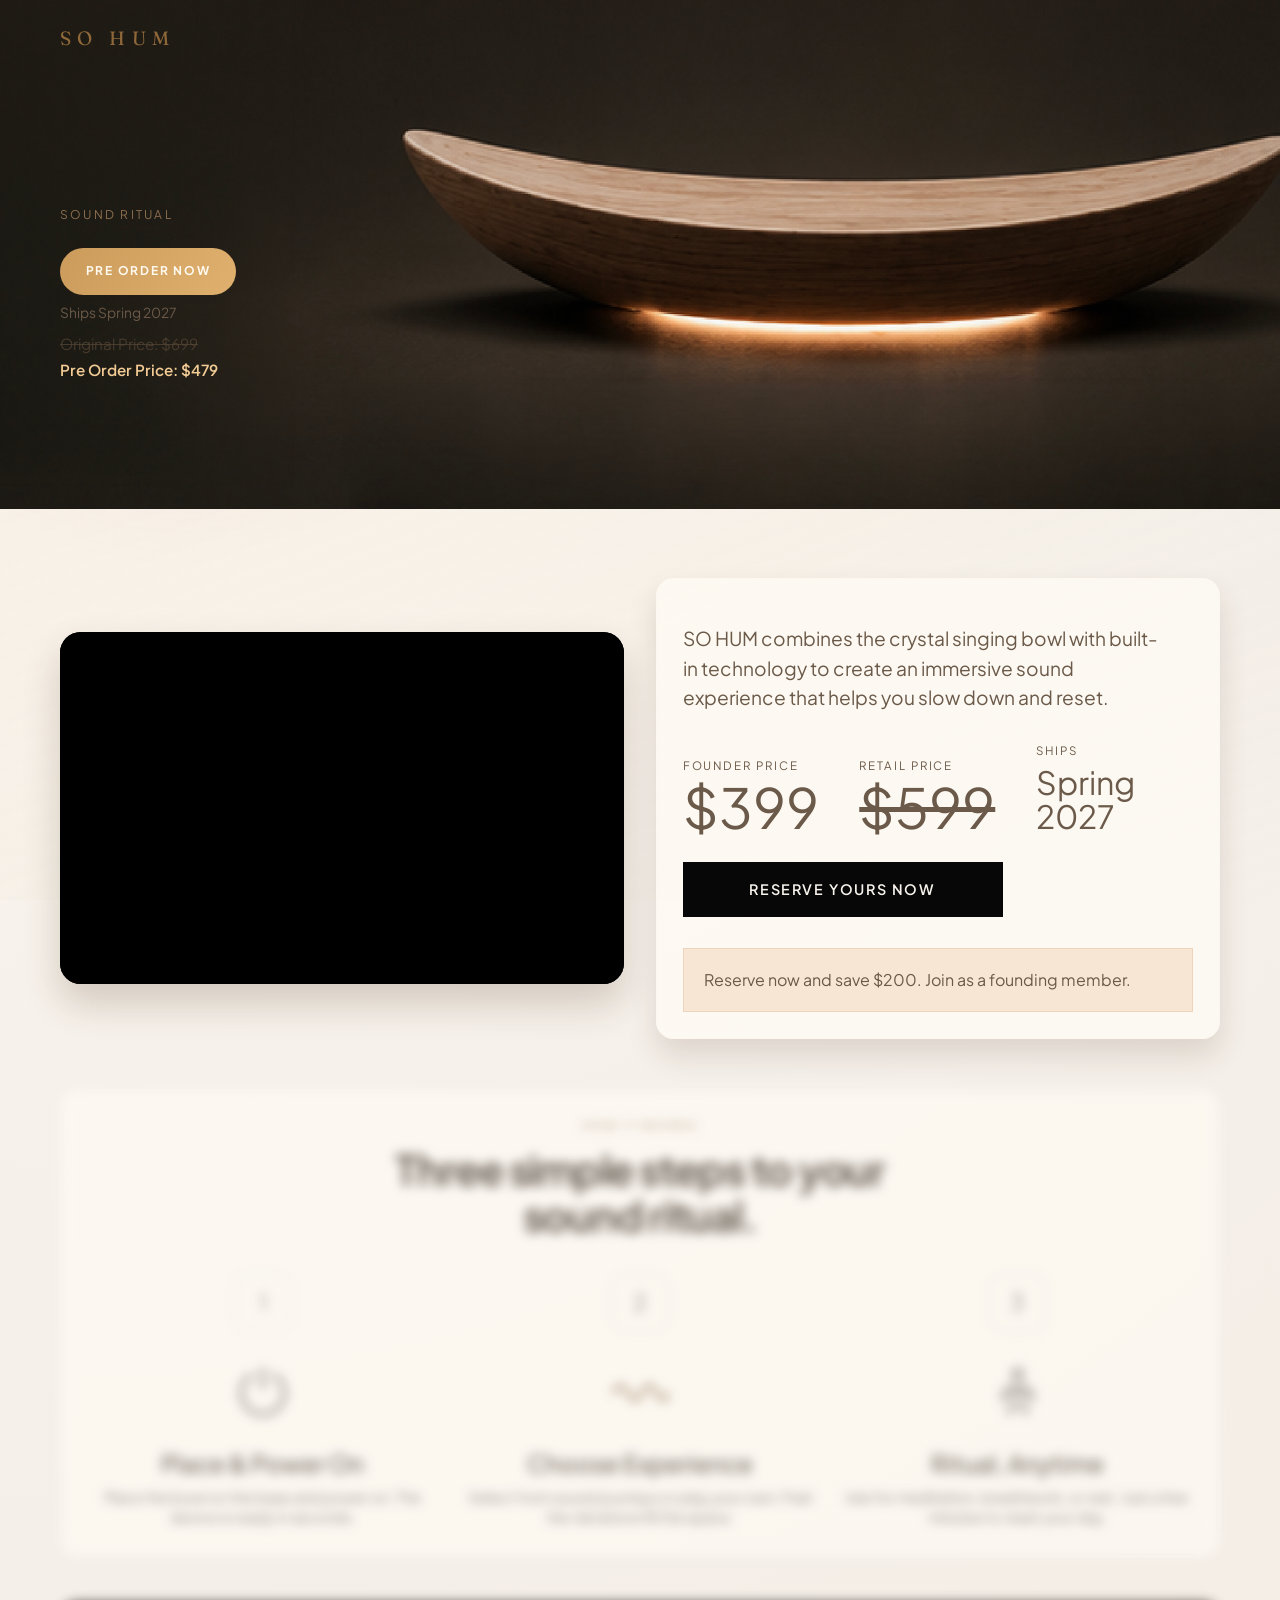
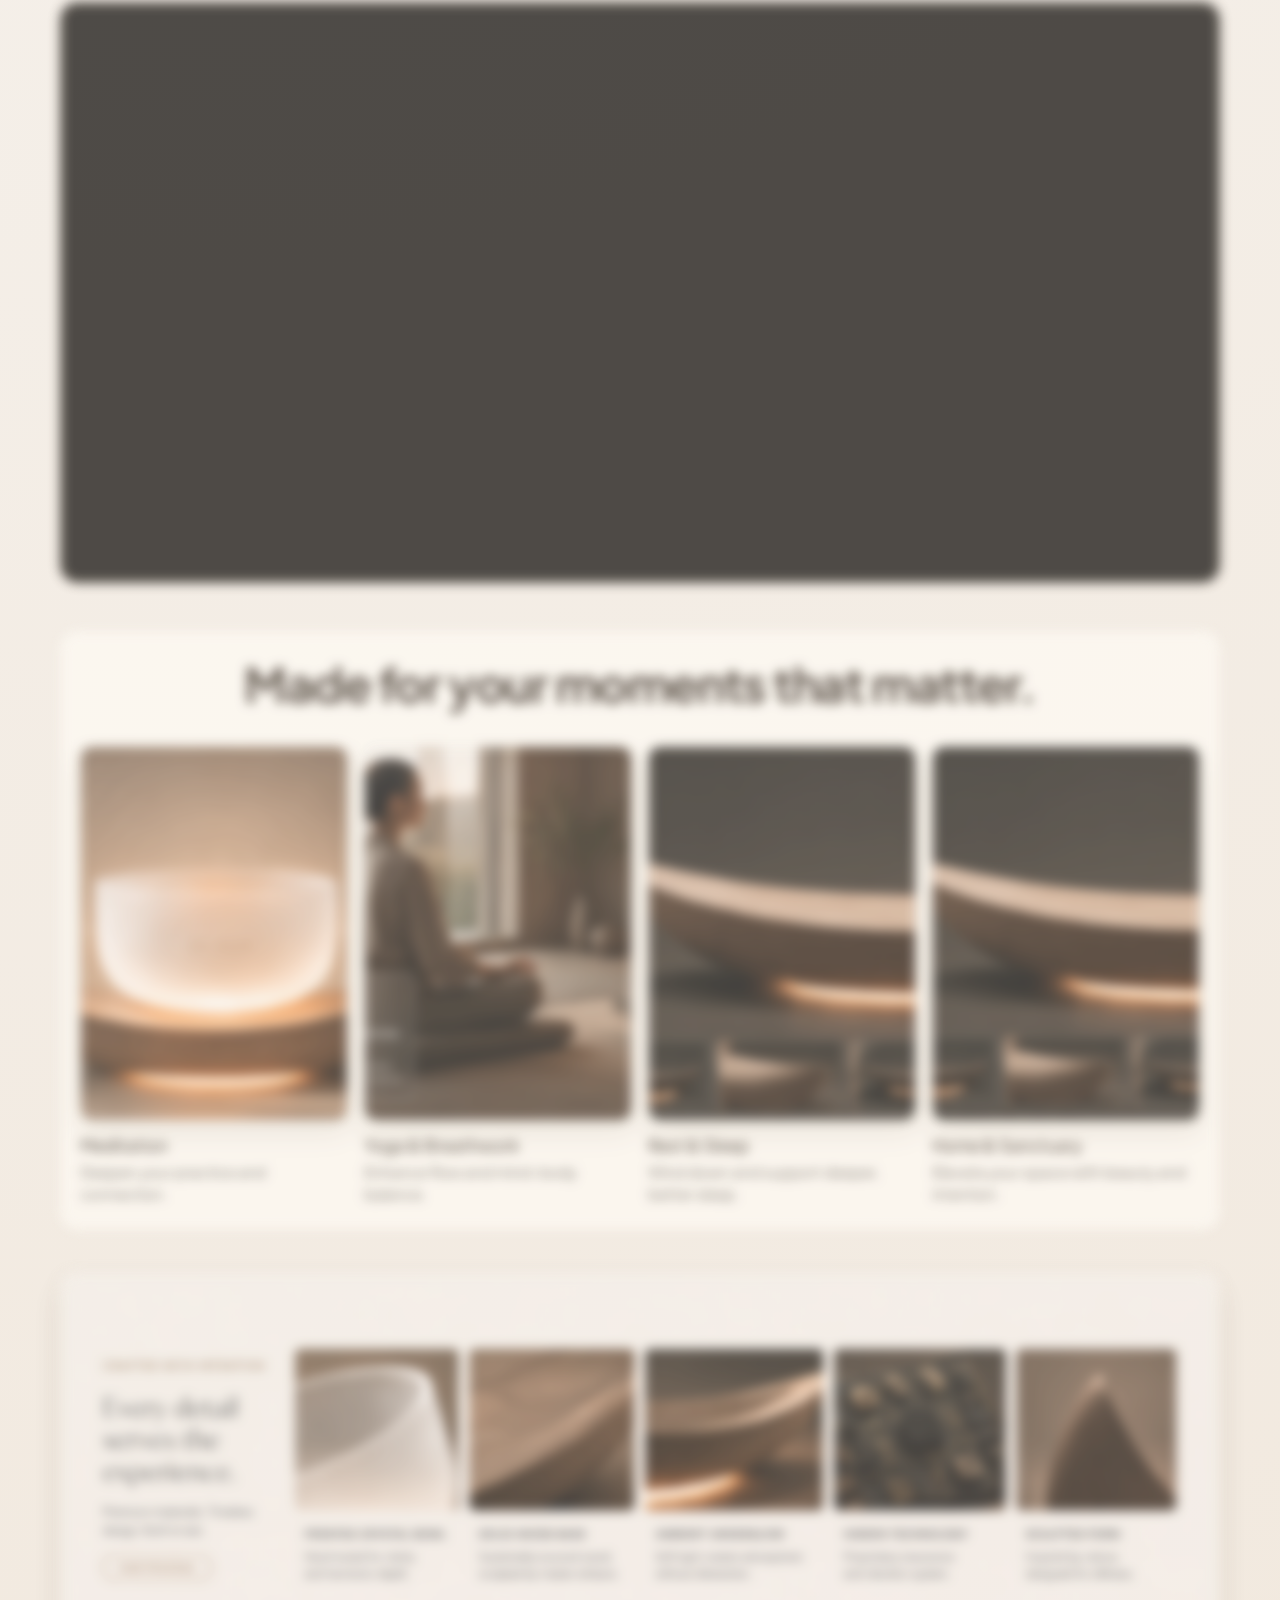
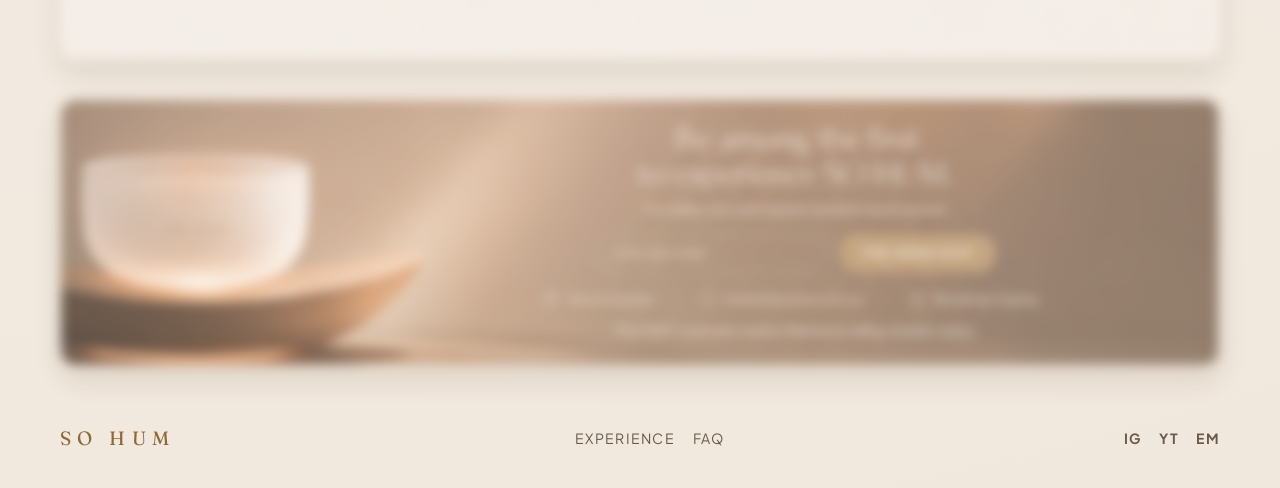
==== index.html @ 1f3d3047 "video section added" ====
<!DOCTYPE html>
<html lang="en">
  <head>
    <meta charset="UTF-8" />
    <meta name="viewport" content="width=device-width, initial-scale=1.0" />
    <title>SO HUM | Pre-Order</title>
    <meta
      name="description"
      content="Pre-order the SO HUM Singing Bowl and experience restorative sound in your daily ritual."
    />
    <link rel="preconnect" href="https://fonts.googleapis.com" />
    <link rel="preconnect" href="https://fonts.gstatic.com" crossorigin />
    <link
      href="https://fonts.googleapis.com/css2?family=Fraunces:opsz,wght@9..144,300;9..144,400;9..144,500&family=Plus+Jakarta+Sans:wght@400;500;600;700&display=swap"
      rel="stylesheet"
    />
    <link rel="stylesheet" href="styles.css" />
  </head>
  <body>
    <div class="page-bg" aria-hidden="true"></div>

    <header class="site-header container">
      <a href="#" class="logo" aria-label="SO HUM home">SO HUM</a>

      <button class="menu-toggle" aria-label="Toggle menu" aria-expanded="false">
        <span></span>
        <span></span>
      </button>

    </header>

    <main>
      <section class="hero container reveal" id="experience">
        <div class="hero-copy">
          <p class="eyebrow">Sound Ritual</p>
          
          <div class="hero-actions">
            <a class="btn" href="https://book.stripe.com/8x23cwetEdEQ4mKaBl9bO00">Pre Order Now</a>
            <p class="ship-note">Ships Spring 2027</p>
            <div class="price-note" aria-label="Pricing details">
              <p class="price-original">Original Price: $699</p>
              <p class="price-preorder">Pre Order Price: $479</p>
            </div>
          </div>
        </div>
      </section>


       


    

      <section class="split-section container reveal" id="journal">
        
        <div class="split-visual split-visual-product" id="video01">
          <video class="journal-video-player" autoplay muted loop playsinline>
            <source src="assets/video-1184640254727251.mp4" type="video/mp4" />
            Your browser does not support the video tag.
          </video>
        </div>
        <div class="split-copy" id="important">
        
          <p class="important-lede">
            SO HUM combines the crystal singing bowl with built-in technology
            to create an immersive sound experience that helps you slow down and reset.
          </p>

     

          <div class="important-pricing" aria-label="Pricing summary">
            <div>
              <p class="important-label">Founder Price</p>
              <p class="important-price">$399</p>
            </div>
            <div>
              <p class="important-label">Retail Price</p>
              <p class="important-price important-price-strike">$599</p>
            </div>
            <div>
              <p class="important-label">Ships</p>
              <p class="important-ship">Spring 2027</p>
            </div>
          </div>

          <div class="important-actions">
            <a class="important-cta" href="https://book.stripe.com/8x23cwetEdEQ4mKaBl9bO00">Reserve Yours Now</a>
         
          </div>

          <p class="important-note">Reserve now and save $200. Join as a founding member.</p>
        </div>
      </section>

      <section class="how-works container reveal" aria-labelledby="how-works-title">
        <p class="eyebrow">How It Works</p>
        <h2 id="how-works-title">Three simple steps to your sound ritual.</h2>

        <div class="how-steps">
          <article class="how-step">
            <div class="how-step-number" aria-hidden="true">1</div>
            <div class="how-step-icon" aria-hidden="true">
              <svg viewBox="0 0 24 24" focusable="false">
                <path d="M12 2V10" />
                <path d="M7.2 4.6C4.6 6.2 3 9 3 12.1C3 17 7 21 12 21C17 21 21 17 21 12.1C21 9 19.4 6.2 16.8 4.6" />
              </svg>
            </div>
            <h3>Place &amp; Power On</h3>
            <p>Place the bowl on the base and power on. The device is ready in seconds.</p>
          </article>

          <article class="how-step">
            <div class="how-step-number" aria-hidden="true">2</div>
            <div class="how-step-icon" aria-hidden="true">
              <svg viewBox="0 0 24 24" focusable="false">
                <path d="M1 12C3 8 5 8 7 12C9 16 11 16 13 12C15 8 17 8 19 12C21 16 23 16 24 12" />
              </svg>
            </div>
            <h3>Choose Experience</h3>
            <p>Select from sound journeys or play your own. Feel the vibrations fill the space.</p>
          </article>

          <article class="how-step">
            <div class="how-step-number" aria-hidden="true">3</div>
            <div class="how-step-icon" aria-hidden="true">
              <svg viewBox="0 0 24 24" focusable="false">
                <circle cx="12" cy="4.2" r="1.8" />
                <path d="M6 11.3C8.8 11.3 10.2 9 12 9C13.8 9 15.2 11.3 18 11.3" />
                <path d="M5 14.2C8.5 14.2 9.8 12.1 12 12.1C14.2 12.1 15.5 14.2 19 14.2" />
                <path d="M8.3 20.8C8.3 18.2 10 16.9 12 16.9C14 16.9 15.7 18.2 15.7 20.8" />
              </svg>
            </div>
            <h3>Ritual, Anytime</h3>
            <p>Use for meditation, breathwork, or rest. Just a few minutes to reset your day.</p>
          </article>
        </div>
      </section>

      <section class="how-works how-works-video container reveal" aria-label="How it works video">
        <video class="how-works-bg-video" id="how-works-bg-video" autoplay muted loop playsinline preload="metadata">
          <source src="assets/video-1184640254727251.mp4" type="video/mp4" />
          Your browser does not support the video tag.
        </video>
      </section>

      <section id="moments" class="moments container reveal" aria-labelledby="moments-title">
        <h2 id="moments-title">Made for your moments that matter.</h2>

        <div class="moments-grid">
          <article class="moment-card">
            <img src="assets/lady.jpg" alt="Meditation moment" class="moment-image" />
            <h3>Meditation</h3>
            <p>Deepen your practice and connection.</p>
          </article>

          <article class="moment-card">
            <img src="assets/woman.ong.png" alt="Yoga and breathwork moment" class="moment-image" />
            <h3>Yoga &amp; Breathwork</h3>
            <p>Enhance flow and mind-body balance.</p>
          </article>

          <article class="moment-card">
            <img src="assets/bg3.jpg" alt="Rest and sleep moment" class="moment-image" />
            <h3>Rest &amp; Sleep</h3>
            <p>Wind down and support deeper, better sleep.</p>
          </article>

          <article class="moment-card">
            <img src="assets/details.png" alt="Home sanctuary setup" class="moment-image" />
            <h3>Home &amp; Sanctuary</h3>
            <p>Elevate your space with beauty and intention.</p>
          </article>
        </div>
      </section>

      
      
      <section class="science-bar container reveal" aria-label="Decorative divider" id="bar">
        <img src="assets/bar.png" alt="" class="science-bar-image" aria-hidden="true" />
      </section>

    


  

          <section class="science-bar container reveal" aria-label="Decorative divider">
        <img src="assets/bottom.png" alt="" class="science-bar-image" aria-hidden="true" />
      </section>
    </main>

    <footer class="site-footer container">
      <a href="#" class="logo">SO HUM</a>
      <nav class="footer-nav" aria-label="Footer">
        <a href="#experience">Experience</a>
        <a href="#journal">FAQ</a>
      </nav>
      <div class="social" aria-label="Social links">
        <a href="#" aria-label="Instagram">IG</a>
        <a href="#" aria-label="YouTube">YT</a>
        <a href="#" aria-label="Email">EM</a>
      </div>
    </footer>

    <script src="script.js"></script>
  </body>
</html>
---- styles.css ----
:root {
  --bg-cream: #f5f0ea;
  --bg-latte: #d8c8b6;
  --bg-umbra: #7e6650;
  --text-deep: #352a20;
  --text-soft: #6b5a49;
  --accent-gold: #cb9b5b;
  --accent-gold-dark: #aa7d43;
  --surface: rgba(255, 252, 246, 0.72);
  --border-soft: rgba(110, 86, 62, 0.22);
}

* {
  box-sizing: border-box;
}

html,
body {
  margin: 0;
  padding: 0;
}

body {
  font-family: "Plus Jakarta Sans", sans-serif;
  color: var(--text-deep);
  background: radial-gradient(circle at 10% 0%, #fff8ef 0%, var(--bg-cream) 32%, #f1e8dd 100%);
  line-height: 1.5;
}

.page-bg {
  position: fixed;
  inset: 0;
  pointer-events: none;
  z-index: -1;
  background:
    radial-gradient(circle at 78% 3%, rgba(255, 232, 201, 0.46) 0, transparent 34%),
    radial-gradient(circle at 14% 19%, rgba(173, 140, 103, 0.19) 0, transparent 30%),
    linear-gradient(160deg, rgba(241, 225, 206, 0.24), rgba(255, 255, 255, 0));
}

.container {
  width: min(1160px, calc(100% - 2.5rem));
  margin-inline: auto;
}

.site-header {
  display: flex;
  align-items: center;
  justify-content: space-between;
  gap: 1rem;
  width: 100%;
  max-width: none;
  margin-inline: 0;
  padding: 1.5rem max(1.25rem, calc((100vw - 1160px) / 2));
  position: sticky;
  top: 0;
  z-index: 10;
  backdrop-filter: blur(0px);
  transition: transform 0.28s ease, opacity 0.28s ease;
}

.site-header.past-experience {
  opacity: 0;
  transform: translateY(-100%);
  pointer-events: none;
}

.logo {
  text-decoration: none;
  color: #8f683a;
  letter-spacing: 0.4rem;
  font-size: 1.2rem;
  font-family: "Fraunces", serif;
  font-weight: 400;
}

.main-nav {
  display: flex;
  gap: 2rem;
}

.main-nav a {
  transition: color 0.28s ease;
}

.main-nav a,
.footer-nav a,
.social a {
  text-decoration: none;
  color: var(--text-soft);
  font-size: 0.88rem;
  text-transform: uppercase;
  letter-spacing: 0.08rem;
}

.site-header:not(.past-experience) .main-nav a {
  color: rgba(255, 247, 235, 0.9);
}

.main-nav a:hover,
.footer-nav a:hover,
.social a:hover,
.text-link:hover {
  color: var(--accent-gold-dark);
}

.btn {
  display: inline-flex;
  align-items: center;
  justify-content: center;
  border: none;
  border-radius: 999px;
  background: linear-gradient(120deg, var(--accent-gold), #dfb06e);
  color: #fff9ef;
  text-decoration: none;
  text-transform: uppercase;
  letter-spacing: 0.11rem;
  font-size: 0.75rem;
  font-weight: 700;
  padding: 0.9rem 1.6rem;
  cursor: pointer;
  transition: transform 0.24s ease, box-shadow 0.24s ease, filter 0.24s ease;
}

.btn:hover {
  transform: translateY(-2px);
  box-shadow: 0 8px 22px rgba(165, 116, 55, 0.3);
  filter: saturate(1.05);
}

.btn-small {
  padding: 0.72rem 1.25rem;
}

.menu-toggle {
  display: none;
  background: transparent;
  border: none;
  width: 2.4rem;
  height: 2.4rem;
  padding: 0;
}

.menu-toggle span {
  display: block;
  width: 1.5rem;
  height: 2px;
  background: var(--text-deep);
  margin: 0.38rem auto;
  transition: transform 0.2s ease;
}

.hero {
  position: relative;
  isolation: isolate;
  display: grid;
  grid-template-columns: 1fr 1.2fr;
  gap: 2.4rem;
  align-items: center;
  min-height: 50vh;
  padding: 2rem 0 3rem;
}

#experience {
  position: sticky;
  top: 0;
  transition: filter 0.32s ease, opacity 0.32s ease;
}

body.is-scrolled #experience {
  filter: blur(6px);
  opacity: 0.84;
}

main > section:not(#experience) {
  transition: filter 0.35s ease, opacity 0.35s ease;
}

main > section.section-below-blurred:not(#experience) {
  filter: blur(6px);
  opacity: 0.72;
}

.hero::before {
  content: "";
  position: absolute;
  top: -7rem;
  left: 50%;
  transform: translateX(-50%);
  width: 100vw;
  height: 34rem;
  background:
    linear-gradient(180deg, rgba(49, 37, 26, 0.22), rgba(49, 37, 26, 0) 72%),
    url("assets/bg2.jpg") top center / cover no-repeat;
  z-index: -1;
}

.eyebrow {
  margin: 0 0 0.8rem;
  text-transform: uppercase;
  font-size: 0.75rem;
  letter-spacing: 0.14rem;
  color: #8c6e4f;
}

h1,
h2,
h3 {
  font-family: "Fraunces", serif;
  margin: 0;
  line-height: 1.08;
}

h1 {
  font-size: clamp(2.3rem, 6.1vw, 4.5rem);
  font-weight: 400;
  max-width: 16ch;
}

.lede {
  color: var(--text-soft);
  max-width: 46ch;
  margin-top: 1.15rem;
}

.hero-actions {
  margin-top: 1.5rem;
  display: flex;
  flex-direction: column;
  align-items: flex-start;
  gap: 0.55rem;
}

.ship-note {
  font-size: 0.86rem;
  color: var(--text-soft);
  margin: 0;
}

.price-note {
  display: grid;
  gap: 0.2rem;
}

.price-note p {
  margin: 0;
  font-size: 0.95rem;
}

.price-original {
  color: rgba(83, 68, 52, 0.78);
  text-decoration: line-through;
}

.price-preorder {
  color: #f2cb95;
  font-weight: 600;
}

.hero-art {
  position: relative;
  min-height: 26rem;
  border-radius: 2.2rem;
  background:
    linear-gradient(170deg, rgba(104, 76, 52, 0.74), rgba(154, 125, 95, 0.55)),
    radial-gradient(circle at 28% 10%, rgba(236, 219, 197, 0.2), transparent 24%),
    linear-gradient(120deg, #7f654f 0%, #a18466 42%, #8f7155 100%);
  box-shadow: 0 22px 50px rgba(61, 37, 14, 0.25);
  overflow: hidden;
}

.hero-art::before {
  content: "";
  position: absolute;
  inset: 0;
  background:
    radial-gradient(circle at 65% 15%, rgba(255, 241, 221, 0.45), transparent 30%),
    linear-gradient(110deg, transparent 20%, rgba(255, 255, 255, 0.17) 40%, transparent 57%);
}

.bowl {
  position: absolute;
  left: 50%;
  bottom: 6.8rem;
  transform: translateX(-50%);
  width: min(75%, 24rem);
  aspect-ratio: 1.85;
  border-radius: 50% / 44%;
  background: linear-gradient(175deg, rgba(255, 247, 238, 0.96), rgba(245, 228, 211, 0.74));
  box-shadow: inset 0 -18px 36px rgba(205, 167, 133, 0.17), 0 24px 40px rgba(31, 23, 17, 0.25);
  border: 1px solid rgba(255, 255, 255, 0.56);
}

.bowl::before {
  content: "SO HUM";
  position: absolute;
  left: 50%;
  top: 51%;
  transform: translate(-50%, -50%);
  letter-spacing: 0.19rem;
  color: rgba(141, 99, 60, 0.68);
  font-size: 0.9rem;
}

.bowl-glow {
  position: absolute;
  left: 50%;
  bottom: 7.8rem;
  transform: translateX(-50%);
  width: 56%;
  aspect-ratio: 1;
  border-radius: 50%;
  background: radial-gradient(circle, rgba(255, 232, 194, 0.86), rgba(255, 232, 194, 0));
  filter: blur(16px);
}

.base {
  position: absolute;
  left: 50%;
  bottom: 3rem;
  transform: translateX(-50%);
  width: min(88%, 31rem);
  height: 5.7rem;
  border-radius: 50% / 100%;
  background: linear-gradient(180deg, #e3bc8e 0%, #8f5e36 45%, #654121 100%);
  box-shadow: 0 16px 28px rgba(45, 24, 8, 0.42);
}

.base::after {
  content: "";
  position: absolute;
  left: 50%;
  transform: translateX(-50%);
  bottom: -1rem;
  width: 42%;
  height: 1.4rem;
  background: radial-gradient(circle, rgba(255, 188, 101, 0.8), rgba(255, 188, 101, 0));
  border-radius: 50%;
}

.features {
  margin: 2.2rem auto;
  padding: 1.5rem;
  border-radius: 1.4rem;
  background: var(--surface);
  backdrop-filter: blur(8px);
  border: 1px solid rgba(252, 247, 238, 0.8);
  display: grid;
  grid-template-columns: repeat(4, minmax(0, 1fr));
  gap: 1rem;
}

#video01 {
  background: #000;
  padding: 0;
}

.journal-video-player {
  width: 100%;
  height: 100%;
  min-height: inherit;
  display: block;
  object-fit: cover;
  border: 0;
  background: #000;
}

.feature-card {
  text-align: center;
  padding: 1rem 0.6rem;
}

.icon {
  width: 2.1rem;
  margin: 0 auto 0.9rem;
}

.icon svg {
  width: 100%;
  height: auto;
  stroke: #be9159;
  stroke-width: 1.4;
  fill: none;
  stroke-linecap: round;
  stroke-linejoin: round;
}

h3 {
  font-size: 1.03rem;
  font-weight: 500;
  margin-bottom: 0.45rem;
}

.feature-card p {
  margin: 0;
  color: var(--text-soft);
  font-size: 0.92rem;
}

.split-section {
  margin: 3.2rem auto;
  display: grid;
  grid-template-columns: 1fr 1fr;
  gap: 2rem;
  align-items: center;
}

.split-section.reverse {
  grid-template-columns: 1fr 1.15fr;
}

.science-bar {
  margin: 2.4rem auto;
}

.science-bar-image {
  width: 100%;
  display: block;
  border-radius: 1rem;
  border: 1px solid rgba(252, 247, 238, 0.8);
  box-shadow: 0 14px 28px rgba(69, 45, 20, 0.16);
}

.split-visual {
  border-radius: 1.3rem;
  min-height: 22rem;
  box-shadow: 0 20px 38px rgba(69, 45, 20, 0.2);
  overflow: hidden;
}

.split-visual-product {
  background:
    linear-gradient(170deg, rgba(130, 98, 72, 0.86), rgba(189, 163, 133, 0.58)),
    radial-gradient(circle at 80% 12%, rgba(255, 247, 230, 0.34), transparent 34%),
    linear-gradient(150deg, #6f5743 0%, #9d7f61 60%, #7b5f46 100%);
}

.split-visual-human {
  background:
    radial-gradient(circle at 68% 36%, rgba(253, 237, 217, 0.63), transparent 26%),
    linear-gradient(140deg, #7a6958 0%, #d6c3ad 46%, #8f7a63 100%);
}

.split-copy h2 {
  font-size: clamp(2rem, 5vw, 3.2rem);
  font-weight: 400;
  margin-bottom: 1rem;
}

.split-copy p {
  color: var(--text-soft);
}

#important {
  background: rgba(255, 252, 246, 0.72);
  border: 1px solid rgba(252, 247, 238, 0.82);
  border-radius: 1.1rem;
  padding: 1.6rem;
  box-shadow: 0 16px 30px rgba(69, 45, 20, 0.14);
}

#important h2 {
  font-size: clamp(3rem, 7.8vw, 5.2rem);
  line-height: 0.96;
  letter-spacing: -0.04em;
  max-width: 8ch;
  margin-bottom: 1.5rem;
}

.important-lede {
  font-size: clamp(1.02rem, 2.1vw, 1.2rem);
  line-height: 1.55;
  max-width: 34ch;
  margin-bottom: 1.8rem;
}

.important-benefits {
  display: flex;
  flex-wrap: wrap;
  gap: 0.9rem 1.6rem;
  margin-bottom: 2rem;
  color: #5f5a55;
  font-size: 0.95rem;
}

.important-pricing {
  display: grid;
  grid-template-columns: repeat(3, minmax(0, 1fr));
  gap: 1.2rem;
  align-items: end;
  margin-bottom: 1.8rem;
}

.important-label {
  margin: 0 0 0.45rem;
  text-transform: uppercase;
  font-size: 0.72rem;
  letter-spacing: 0.12rem;
  color: #5f5a55;
}

.important-price,
.important-ship {
  margin: 0;
  color: #24211e;
}

.important-price {
  font-size: clamp(2.1rem, 5.5vw, 3.45rem);
  line-height: 0.95;
}

.important-price-strike {
  color: #b7afa6;
  text-decoration: line-through;
}

.important-ship {
  font-size: clamp(1.45rem, 3vw, 2rem);
  line-height: 1.05;
}

.important-actions {
  display: flex;
  align-items: center;
  gap: 1.3rem;
  flex-wrap: wrap;
  margin-bottom: 1.9rem;
}

.important-cta {
  display: inline-flex;
  align-items: center;
  justify-content: center;
  min-width: min(100%, 20rem);
  padding: 1.05rem 1.5rem;
  background: #070707;
  color: #f7f2eb;
  text-decoration: none;
  text-transform: uppercase;
  letter-spacing: 0.1rem;
  font-size: 0.9rem;
  font-weight: 600;
}

.important-meta {
  display: flex;
  gap: 1.3rem;
  flex-wrap: wrap;
  color: #5f5a55;
  font-size: 0.95rem;
}

.important-note {
  margin: 0;
  padding: 1.2rem 1.3rem;
  background: #f7e6d4;
  border: 1px solid #eed4ba;
  color: #946d46;
}

.important-compatibility {
  margin: 0 0 1.5rem;
  padding: 1rem;
  border-radius: 0.9rem;
  background: rgba(246, 235, 220, 0.7);
  border: 1px solid rgba(216, 188, 157, 0.55);
}

.important-compatibility h3 {
  margin: 0 0 0.45rem;
}

.important-compatibility p {
  margin: 0;
}

.important-compatibility ul {
  margin: 0.9rem 0 0;
  padding: 0;
  list-style: none;
}

.important-compatibility li {
  margin: 0.4rem 0;
  color: #554634;
  font-size: 0.95rem;
}

.intro-clarity,
.audience-section,
.use-cases,
.resonance-section,
.preorder-trust,
.faq-section {
  margin: 2.8rem auto;
  background: rgba(255, 252, 246, 0.9);
  border: 1px solid rgba(252, 247, 238, 0.8);
  border-radius: 1.1rem;
  padding: 1.6rem 1.2rem;
}

.intro-clarity h2,
.audience-section h2,
.use-cases h2,
.resonance-section h2,
.preorder-trust h2,
.faq-section h2 {
  font-family: "Plus Jakarta Sans", sans-serif;
  font-size: clamp(1.65rem, 4.1vw, 2.6rem);
  line-height: 1.1;
  letter-spacing: -0.03em;
  margin: 0 0 1rem;
}

.section-lede {
  margin: 0;
  color: #5b5651;
  max-width: 64ch;
}

.clarity-grid,
.use-cases-grid,
.audience-grid,
.compare-grid,
.faq-grid {
  margin-top: 1.35rem;
  display: grid;
  gap: 1rem;
}

.clarity-grid {
  grid-template-columns: repeat(2, minmax(0, 1fr));
}

.clarity-card,
.use-case-card,
.audience-card,
.compare-card {
  border: 1px solid rgba(222, 205, 183, 0.8);
  border-radius: 0.85rem;
  padding: 1rem;
  background: rgba(255, 250, 242, 0.85);
}

.clarity-card h3,
.use-case-card h3,
.audience-card h3,
.compare-card h3 {
  margin-bottom: 0.55rem;
}

.clarity-card p,
.use-case-card p,
.audience-card p {
  margin: 0;
  color: #5b5651;
}

.audience-grid {
  grid-template-columns: repeat(5, minmax(0, 1fr));
}

.use-cases-grid {
  grid-template-columns: repeat(3, minmax(0, 1fr));
}

.compare-grid {
  grid-template-columns: repeat(2, minmax(0, 1fr));
}

.compare-card ul {
  margin: 0.5rem 0 0;
  padding-left: 1.1rem;
}

.compare-card li {
  margin: 0.38rem 0;
  color: #4c4742;
}

.compare-card.highlight {
  background: #f5eadc;
  border-color: #e2c7a0;
}

.trust-points {
  margin: 1rem 0 1.35rem;
  display: grid;
  gap: 0.5rem;
}

.trust-points p {
  margin: 0;
  color: #5a554f;
}

.faq-grid {
  grid-template-columns: repeat(2, minmax(0, 1fr));
}

.faq-grid details {
  border: 1px solid rgba(222, 205, 183, 0.8);
  background: rgba(255, 250, 242, 0.85);
  border-radius: 0.8rem;
  padding: 0.8rem 0.95rem;
}

.faq-grid summary {
  cursor: pointer;
  font-weight: 600;
  color: #342b22;
}

.faq-grid p {
  margin: 0.55rem 0 0;
  color: #5c5752;
  font-size: 0.95rem;
}

.split-copy ul {
  list-style: none;
  margin: 1.1rem 0 1.5rem;
  padding: 0;
}

.split-copy li {
  margin: 0.62rem 0;
  padding-left: 1.7rem;
  position: relative;
  color: #554634;
}

.split-copy li::before {
  content: "";
  position: absolute;
  left: 0;
  top: 0.5rem;
  width: 0.65rem;
  height: 0.65rem;
  border: 1.5px solid #c79a63;
  border-radius: 50%;
}

.how-works {
  margin: 2.8rem auto 2.3rem;
  text-align: center;
  background: rgba(255, 252, 246, 0.9);
  border: 1px solid rgba(252, 247, 238, 0.8);
  border-radius: 1.1rem;
  padding: 1.6rem 1.2rem;
}

.how-works .eyebrow {
  margin-bottom: 0.8rem;
}

.how-works > h2 {
  font-family: "Plus Jakarta Sans", sans-serif;
  font-size: clamp(1.7rem, 4.2vw, 2.6rem);
  line-height: 1.1;
  letter-spacing: -0.03em;
  margin: 0 auto;
  max-width: 21ch;
}

.how-steps {
  margin-top: 2rem;
  display: grid;
  grid-template-columns: repeat(3, minmax(0, 1fr));
  gap: 0.8rem;
}

.how-step {
  padding: 0.2rem 0.5rem;
}

.how-step-number {
  width: 3.6rem;
  height: 3.6rem;
  margin: 0 auto;
  border-radius: 0.8rem;
  border: 1px solid rgba(158, 150, 142, 0.44);
  display: grid;
  place-items: center;
  color: #4a4641;
  font-size: 1.45rem;
  font-weight: 300;
}

.how-step-icon {
  width: 3.6rem;
  margin: 2rem auto 1.5rem;
}

.how-step-icon svg {
  width: 100%;
  height: auto;
  stroke: #5d5954;
  stroke-width: 1.35;
  fill: none;
  stroke-linecap: round;
  stroke-linejoin: round;
}

.how-step:nth-child(2) .how-step-icon svg {
  stroke: #8b673f;
}

.how-step h3 {
  font-family: "Plus Jakarta Sans", sans-serif;
  font-size: clamp(1.08rem, 2.2vw, 1.5rem);
  font-weight: 500;
  margin-bottom: 0.6rem;
}

.how-step p {
  margin: 0;
  color: #5c5752;
  font-size: 0.92rem;
  line-height: 1.38;
}

.how-works-video {
  position: relative;
  overflow: hidden;
  min-height: 34rem;
  padding: 0;
  border: 1px solid rgba(236, 213, 183, 0.45);
  background: #0f0c09;
}

.how-works-bg-video {
  display: block;
  width: 100%;
  height: 100%;
  min-height: 34rem;
  object-fit: cover;
}

.moments {
  margin: 3rem auto 2.6rem;
  background: rgba(255, 252, 246, 0.9);
  border: 1px solid rgba(252, 247, 238, 0.8);
  border-radius: 1.1rem;
  padding: 1.6rem 1.2rem;
}

.moments > h2 {
  text-align: center;
  font-family: "Plus Jakarta Sans", sans-serif;
  font-size: clamp(1.8rem, 4.6vw, 3rem);
  line-height: 1.1;
  letter-spacing: -0.03em;
  margin: 0 0 2.2rem;
}

.moments-grid {
  display: grid;
  grid-template-columns: repeat(4, minmax(0, 1fr));
  gap: 1rem;
}

.moment-card {
  min-width: 0;
}

.moment-image {
  width: 100%;
  aspect-ratio: 4 / 5.6;
  object-fit: cover;
  border-radius: 0.75rem;
  border: 1px solid rgba(243, 237, 229, 0.95);
  box-shadow: 0 12px 24px rgba(75, 55, 35, 0.12);
  display: block;
}

.moment-card h3 {
  font-family: "Plus Jakarta Sans", sans-serif;
  font-size: 1.06rem;
  margin: 0.95rem 0 0.45rem;
}

.moment-card p {
  margin: 0;
  color: #5b5651;
  font-size: 0.95rem;
  line-height: 1.4;
}

.text-link {
  text-decoration: none;
  text-transform: uppercase;
  font-size: 0.84rem;
  letter-spacing: 0.09rem;
  color: #8a6a4b;
}

.newsletter {
  margin-top: 4.5rem;
  background: linear-gradient(150deg, #a58b6f 0%, #8e7358 48%, #766048 100%);
  color: #f7efe6;
}

.newsletter-inner {
  text-align: center;
  padding: 3.8rem 0;
}

.newsletter h2 {
  font-size: clamp(2rem, 5vw, 3.4rem);
  font-weight: 300;
}

.newsletter p {
  margin: 0.7rem 0 1.5rem;
  color: #eadfce;
}

.signup-form {
  display: flex;
  justify-content: center;
  gap: 0.8rem;
  flex-wrap: wrap;
}

.signup-form input {
  width: min(28rem, 72vw);
  border-radius: 999px;
  border: 1px solid rgba(255, 245, 226, 0.5);
  background: rgba(255, 246, 233, 0.08);
  padding: 0.82rem 1.15rem;
  color: #fff;
  font-size: 0.95rem;
}

.signup-form input::placeholder {
  color: rgba(255, 239, 218, 0.76);
}

.checkout-points {
  margin-top: 1.6rem;
  display: flex;
  justify-content: center;
  gap: 1.2rem;
  flex-wrap: wrap;
  text-transform: uppercase;
  font-size: 0.72rem;
  letter-spacing: 0.08rem;
  color: #f0e2d1;
}

.site-footer {
  padding: 1.2rem 0 2.2rem;
  display: flex;
  align-items: center;
  justify-content: space-between;
  gap: 1rem;
}

.footer-nav,
.social {
  display: flex;
  gap: 1.1rem;
}

.social a {
  font-weight: 700;
}

.sr-only {
  position: absolute;
  width: 1px;
  height: 1px;
  padding: 0;
  margin: -1px;
  overflow: hidden;
  clip: rect(0, 0, 0, 0);
  white-space: nowrap;
  border: 0;
}

.reveal {
  opacity: 0;
  transform: translateY(18px);
  transition: opacity 0.7s ease, transform 0.7s ease;
}

.reveal.in-view {
  opacity: 1;
  transform: translateY(0);
}

.tribe-main {
  padding: 4rem 0 3.4rem;
}

.tribe-hero {
  max-width: 48rem;
  margin-bottom: 2.2rem;
}

.tribe-page h1 {
  max-width: 18ch;
}

.tribe-grid {
  display: grid;
  grid-template-columns: repeat(3, minmax(0, 1fr));
  gap: 1.1rem;
}

.teammate-card {
  border: 1px solid rgba(252, 247, 238, 0.85);
  background: rgba(255, 252, 246, 0.74);
  backdrop-filter: blur(8px);
  border-radius: 1rem;
  padding: 1.1rem;
}

.teammate-avatar {
  width: 2.9rem;
  height: 2.9rem;
  border-radius: 50%;
  display: grid;
  place-items: center;
  font-size: 0.84rem;
  font-weight: 700;
  letter-spacing: 0.06rem;
  color: #fff7e8;
  background: linear-gradient(140deg, #c39a67, #856345);
  margin-bottom: 0.85rem;
}

.teammate-card h3 {
  font-size: 1.14rem;
  margin-bottom: 0.4rem;
}

.teammate-role {
  margin: 0 0 0.55rem;
  text-transform: uppercase;
  font-size: 0.73rem;
  letter-spacing: 0.08rem;
  color: #8a6a4b;
}

.teammate-card p {
  margin: 0;
  color: var(--text-soft);
}

.advisors-section {
  margin-top: 2.1rem;
}

.advisors-grid {
  display: grid;
  grid-template-columns: repeat(2, minmax(0, 1fr));
  gap: 1.1rem;
}

@media (max-width: 980px) {
  main > section:not(#experience),
  main > section.section-below-blurred:not(#experience) {
    filter: none;
    opacity: 1;
  }

  .main-nav {
    position: absolute;
    top: calc(100% + 0.3rem);
    right: 0;
    left: 0;
    display: none;
    flex-direction: column;
    gap: 1rem;
    padding: 1.1rem 1.2rem;
    border-radius: 0.85rem;
    background: rgba(255, 249, 240, 0.96);
    border: 1px solid rgba(177, 141, 105, 0.2);
  }

  .main-nav.open {
    display: flex;
  }

  .menu-toggle {
    display: block;
  }

  .site-header {
    position: relative;
  }

  .hero,
  .split-section,
  .split-section.reverse {
    grid-template-columns: 1fr;
  }

  .hero-art {
    order: -1;
    min-height: 22rem;
  }

  .features {
    grid-template-columns: repeat(2, minmax(0, 1fr));
  }

  .tribe-grid {
    grid-template-columns: repeat(2, minmax(0, 1fr));
  }

  .moments-grid {
    grid-template-columns: repeat(2, minmax(0, 1fr));
    gap: 1.1rem;
  }

  .clarity-grid,
  .faq-grid,
  .compare-grid {
    grid-template-columns: 1fr;
  }

  .use-cases-grid {
    grid-template-columns: 1fr;
  }

  .audience-grid {
    grid-template-columns: repeat(2, minmax(0, 1fr));
  }

  .how-steps {
    grid-template-columns: 1fr;
    gap: 1.5rem;
    margin-top: 1.4rem;
  }

  .how-step-icon {
    margin: 1.2rem auto 1rem;
  }

  .how-works-video {
    min-height: 30rem;
  }

  .advisors-grid {
    grid-template-columns: repeat(2, minmax(0, 1fr));
  }

  .site-footer {
    flex-direction: column;
  }
}

@media (max-width: 620px) {
  .container {
    width: min(1160px, calc(100% - 1.35rem));
  }

  .site-header {
    padding-inline: 0.675rem;
  }

  .btn-small {
    display: none;
  }

  .features {
    grid-template-columns: 1fr;
    gap: 0.7rem;
  }

  .tribe-grid {
    grid-template-columns: 1fr;
  }

  .moments-grid {
    grid-template-columns: 1fr;
    gap: 1.3rem;
  }

  .audience-grid {
    grid-template-columns: 1fr;
  }

  .advisors-grid {
    grid-template-columns: 1fr;
  }

  .checkout-points {
    flex-direction: column;
    gap: 0.7rem;
  }

  .split-visual,
  .hero-art {
    min-height: 18.5rem;
  }

  .how-works-video {
    min-height: 27rem;
  }
}

.founding-member-page {
  --background: #f7f3ea;
  --card: #fffdf7;
  --text-primary: #1f1f1c;
  --text-secondary: #6f6a5f;
  --accent: #b68a4a;
  --accent-soft: #e7d6b5;
  --border: #e5dccb;
  --shadow: rgba(31, 31, 28, 0.08);
  background: radial-gradient(circle at 12% 5%, #fff9ed 0%, var(--background) 34%, #f3eee3 100%);
}

.founding-member-page .site-header {
  position: sticky;
  backdrop-filter: blur(0px);
  background: transparent;
  border-bottom: none;
}

.founding-member-page .site-header:not(.past-experience) .main-nav a,
.founding-member-page .main-nav a {
  color: var(--text-secondary);
}

.founding-top-nav {
  gap: 1.4rem;
}

.founding-main {
  padding: 3.2rem 0 3.6rem;
  display: grid;
  gap: 2.1rem;
}

.founding-main section {
  background: rgba(255, 253, 247, 0.76);
  border: 1px solid var(--border);
  border-radius: 1.2rem;
  padding: clamp(1.2rem, 3.8vw, 2.2rem);
  box-shadow: 0 14px 34px var(--shadow);
}

.founding-hero-section {
  text-align: center;
  position: relative;
  overflow: hidden;
}

.hero-ring {
  position: absolute;
  width: min(58vw, 24rem);
  aspect-ratio: 1;
  border-radius: 50%;
  left: 50%;
  top: 1.2rem;
  transform: translateX(-50%);
  border: 1px solid rgba(182, 138, 74, 0.4);
  box-shadow: 0 0 44px rgba(182, 138, 74, 0.22);
  animation: ringPulse 7s ease-in-out infinite;
  pointer-events: none;
}

@keyframes ringPulse {
  0%,
  100% {
    transform: translateX(-50%) scale(1);
    opacity: 0.55;
  }
  50% {
    transform: translateX(-50%) scale(1.05);
    opacity: 0.8;
  }
}

.founding-hero-section h1 {
  margin: 0.3rem auto 1rem;
  max-width: 19ch;
  color: var(--text-primary);
}

.founding-hero-section h1 span {
  display: block;
}

.founding-badge {
  margin: 1.2rem auto 0.8rem;
  border-radius: 999px;
  border: 1px solid rgba(182, 138, 74, 0.5);
  background: linear-gradient(140deg, rgba(231, 214, 181, 0.52), rgba(255, 253, 247, 0.84));
  width: fit-content;
  padding: 0.7rem 1.1rem;
}

.founding-badge p,
.founding-joined-line {
  margin: 0;
  color: var(--text-secondary);
  font-size: 0.94rem;
}

.founding-hero-actions,
.founding-actions-inline {
  margin-top: 1.1rem;
  display: flex;
  justify-content: center;
  gap: 0.8rem;
  flex-wrap: wrap;
}

.founding-btn-secondary {
  background: transparent;
  border: 1px solid rgba(182, 138, 74, 0.55);
  color: #775937;
}

.founding-certificate-wrap h2,
.founding-founder-note h2,
.founding-creation h2,
.founding-status h2,
.founding-share h2,
.founding-wall h2 {
  font-size: clamp(1.6rem, 4vw, 2.4rem);
  margin-bottom: 0.95rem;
}

.founding-certificate {
  border: 1px solid rgba(182, 138, 74, 0.55);
  background: linear-gradient(170deg, #fffdf7, #faf4e9);
  border-radius: 1rem;
  padding: clamp(1.3rem, 3vw, 2.2rem);
  text-align: center;
  position: relative;
  overflow: hidden;
}

.founding-certificate::before {
  content: "";
  position: absolute;
  inset: 10% 25%;
  border-radius: 50%;
  border: 1px solid rgba(182, 138, 74, 0.14);
  pointer-events: none;
}

.founding-certificate h3 {
  margin: 0.95rem 0;
  font-family: "Fraunces", serif;
  font-size: clamp(2rem, 5vw, 3rem);
  color: #2d261f;
}

.founding-certificate p {
  max-width: 54ch;
  margin: 0.6rem auto;
  color: var(--text-secondary);
}

.certificate-number {
  margin-top: 1rem;
  letter-spacing: 0.06rem;
  text-transform: uppercase;
  font-size: 0.83rem;
}

.certificate-signature {
  margin-top: 1rem;
  font-family: "Fraunces", serif;
  color: #8f683a;
}

.founding-note-card,
.status-card,
.creation-card {
  background: var(--card);
  border: 1px solid rgba(229, 220, 203, 0.92);
  border-radius: 1rem;
  padding: 1.1rem;
}

.founder-signature {
  margin-top: 1rem;
  font-family: "Fraunces", serif;
  font-size: 1.3rem;
}

.founder-title {
  margin-top: 0.2rem;
  color: var(--text-secondary);
}

.creation-grid {
  display: grid;
  grid-template-columns: repeat(3, minmax(0, 1fr));
  gap: 0.9rem;
}

.creation-icon {
  width: 2.6rem;
  height: 2.6rem;
  display: grid;
  place-items: center;
  border-radius: 999px;
  border: 1px solid rgba(182, 138, 74, 0.45);
  color: #8a6a44;
  font-size: 0.8rem;
  letter-spacing: 0.03rem;
}

.status-card p,
.founding-share p,
.founding-wall p {
  color: var(--text-secondary);
}

.wall-progress {
  margin: 0.8rem 0 1.2rem;
  height: 0.78rem;
  background: rgba(229, 220, 203, 0.7);
  border-radius: 999px;
  overflow: hidden;
}

.wall-progress-fill {
  height: 100%;
  display: block;
  background: linear-gradient(90deg, #d7b278, var(--accent));
}

.wall-progress-text {
  margin: 0.7rem 0 0;
  font-size: 0.92rem;
}

.founding-footer {
  margin-top: 0.7rem;
  border-top: 1px solid rgba(229, 220, 203, 0.8);
  padding-top: 1.6rem;
}

.founding-footer p {
  margin: 0.5rem 0 0;
  color: var(--text-secondary);
  font-size: 0.9rem;
}

.copy-toast {
  position: fixed;
  left: 50%;
  bottom: 1.2rem;
  transform: translateX(-50%) translateY(16px);
  background: #1f1f1c;
  color: #fffdf7;
  border-radius: 999px;
  padding: 0.7rem 1rem;
  font-size: 0.84rem;
  opacity: 0;
  pointer-events: none;
  transition: transform 0.25s ease, opacity 0.25s ease;
}

.copy-toast.show {
  opacity: 1;
  transform: translateX(-50%) translateY(0);
}

@media (max-width: 980px) {
  .founding-member-page .main-nav {
    position: static;
    display: flex;
    flex-direction: row;
    padding: 0;
    border: none;
    background: transparent;
    gap: 1rem;
  }

  .founding-main {
    gap: 1.35rem;
  }

  .creation-grid {
    grid-template-columns: 1fr;
  }
}

@media (max-width: 620px) {
  .founding-member-page .site-header {
    padding-top: 1rem;
    padding-bottom: 1rem;
  }

  .founding-top-nav a:first-child {
    display: none;
  }

  .founding-hero-actions,
  .founding-actions-inline {
    flex-direction: column;
    align-items: stretch;
  }

  .founding-hero-actions .btn,
  .founding-actions-inline .btn {
    width: 100%;
  }

  .founding-main section {
    padding: 1rem;
  }
}
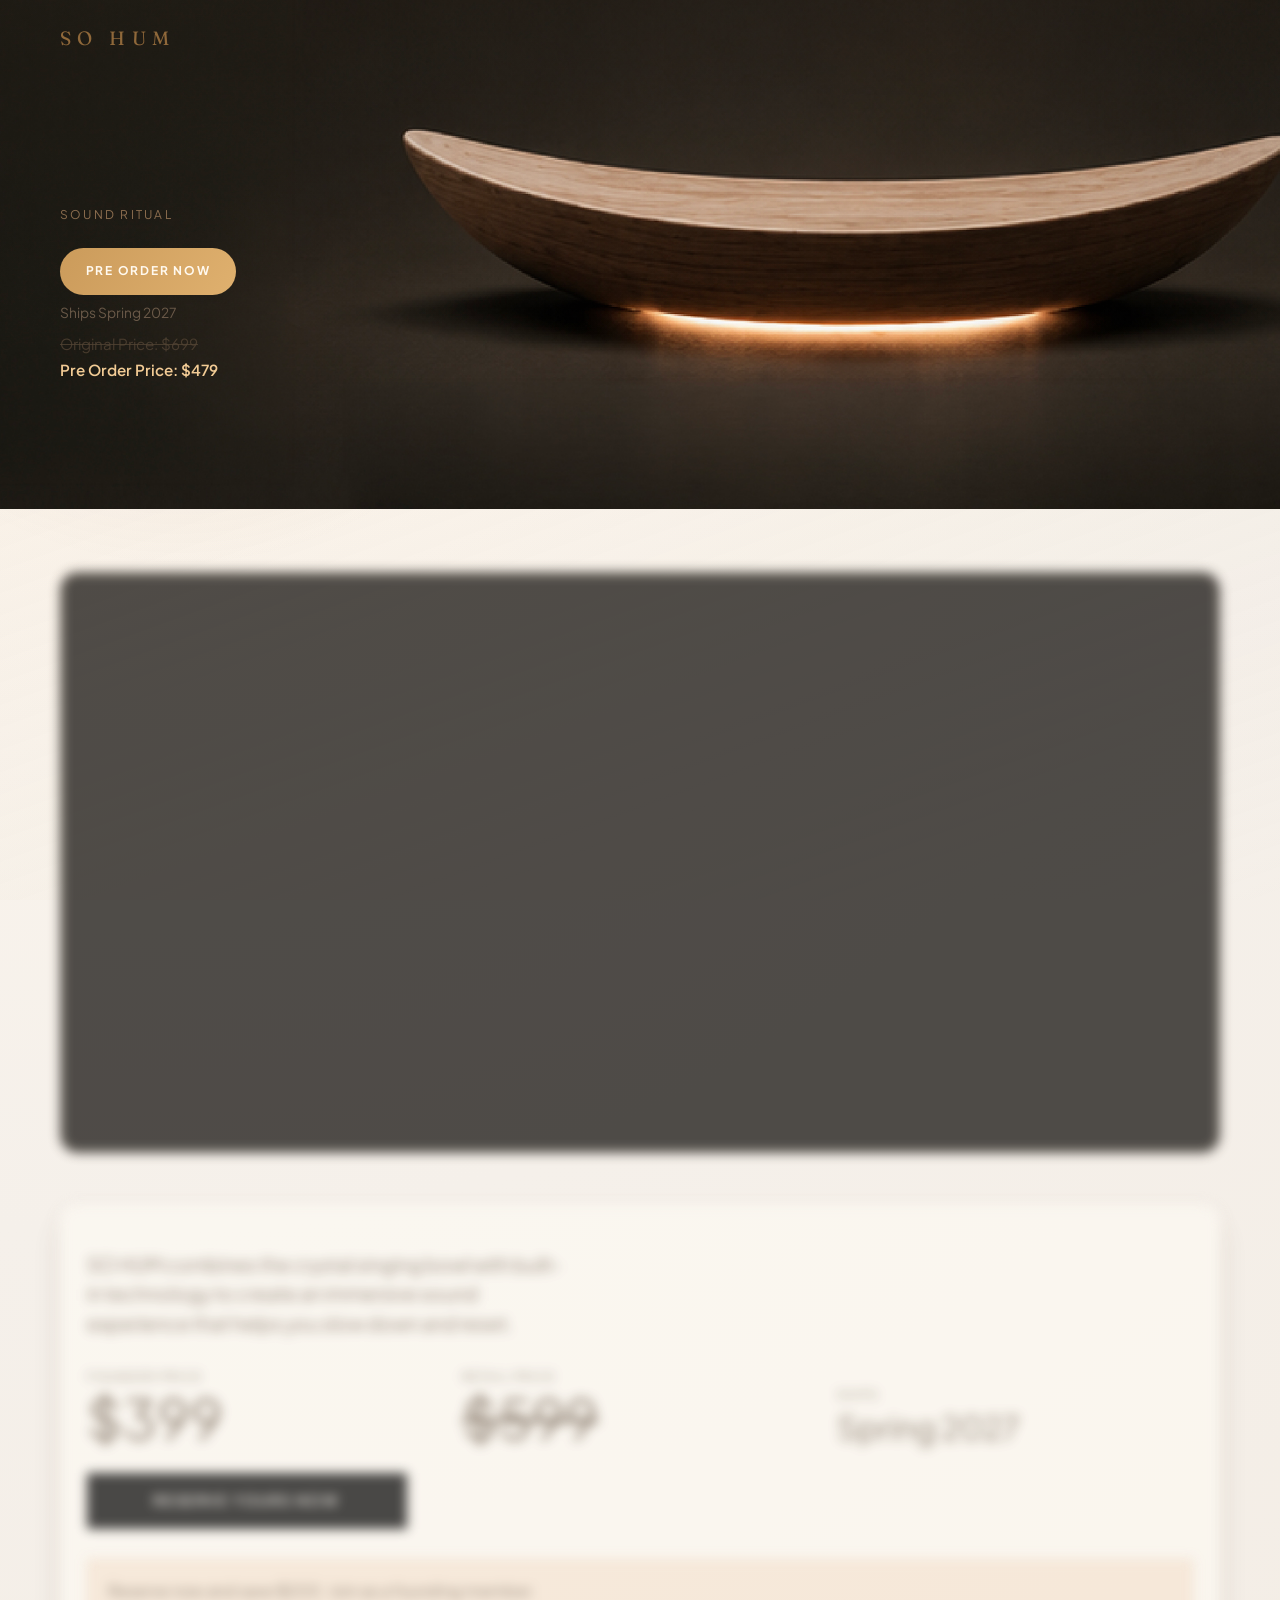
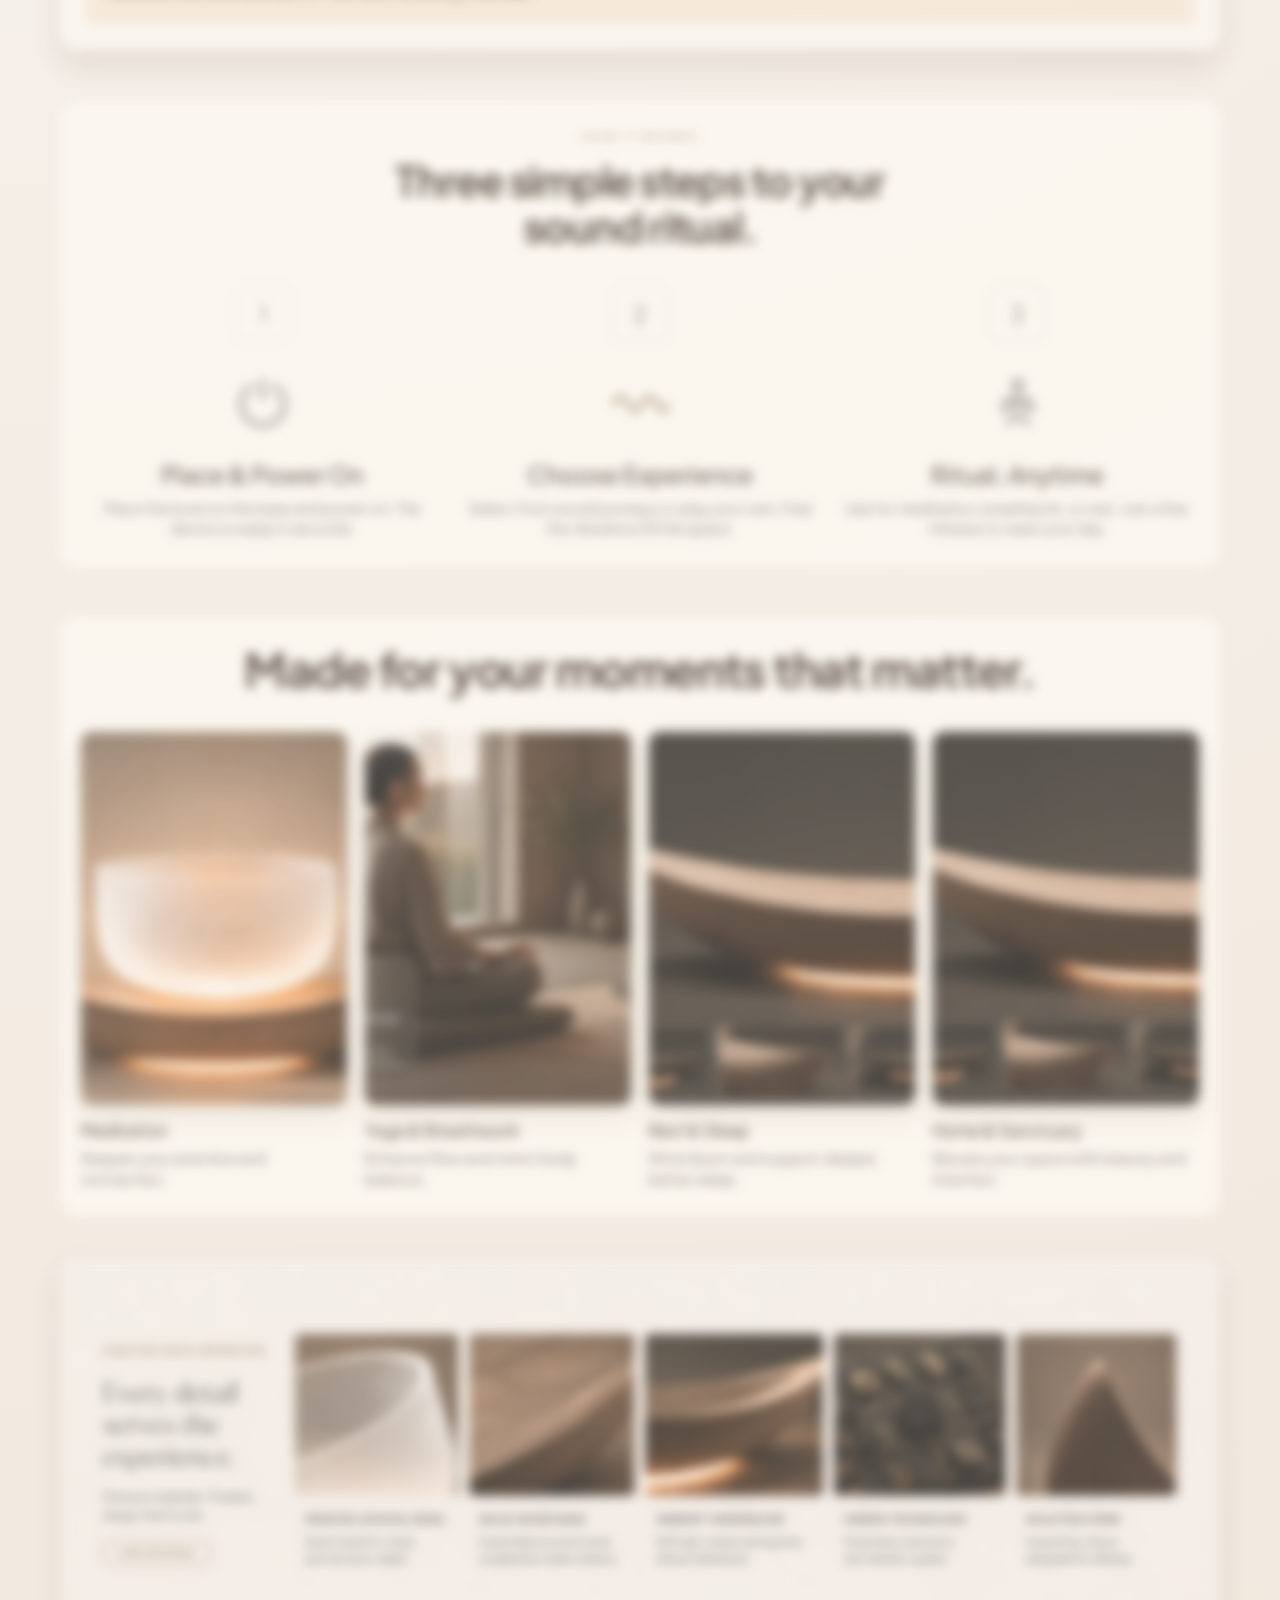
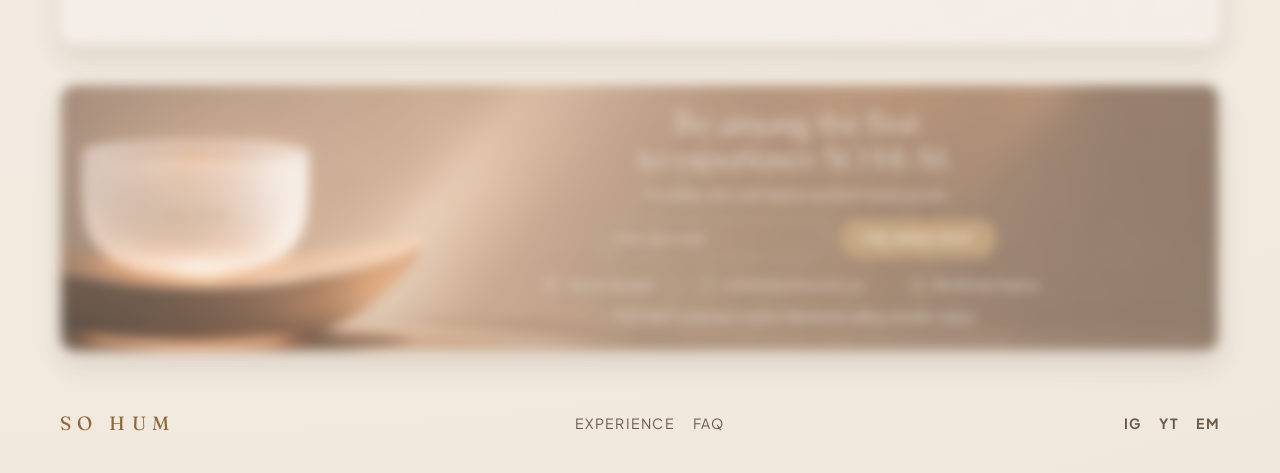
==== commit 44a30a5b: "done" ====
--- a/index.html
+++ b/index.html
@@ -51,14 +51,14 @@
 
     
 
+      <section class="how-works how-works-video container reveal" aria-label="How it works video">
+        <video class="how-works-bg-video" id="how-works-bg-video" autoplay muted loop playsinline preload="metadata">
+          <source src="assets/video-1184640254727251.mp4" type="video/mp4" />
+          Your browser does not support the video tag.
+        </video>
+      </section>
+
       <section class="split-section container reveal" id="journal">
-        
-        <div class="split-visual split-visual-product" id="video01">
-          <video class="journal-video-player" autoplay muted loop playsinline>
-            <source src="assets/video-1184640254727251.mp4" type="video/mp4" />
-            Your browser does not support the video tag.
-          </video>
-        </div>
         <div class="split-copy" id="important">
         
           <p class="important-lede">
@@ -134,13 +134,6 @@
             <p>Use for meditation, breathwork, or rest. Just a few minutes to reset your day.</p>
           </article>
         </div>
-      </section>
-
-      <section class="how-works how-works-video container reveal" aria-label="How it works video">
-        <video class="how-works-bg-video" id="how-works-bg-video" autoplay muted loop playsinline preload="metadata">
-          <source src="assets/video-1184640254727251.mp4" type="video/mp4" />
-          Your browser does not support the video tag.
-        </video>
       </section>
 
       <section id="moments" class="moments container reveal" aria-labelledby="moments-title">
--- a/styles.css
+++ b/styles.css
@@ -405,6 +405,14 @@
   align-items: center;
 }
 
+#journal {
+  grid-template-columns: 1fr;
+}
+
+#journal #important {
+  width: 100%;
+}
+
 .split-section.reverse {
   grid-template-columns: 1fr 1.15fr;
 }
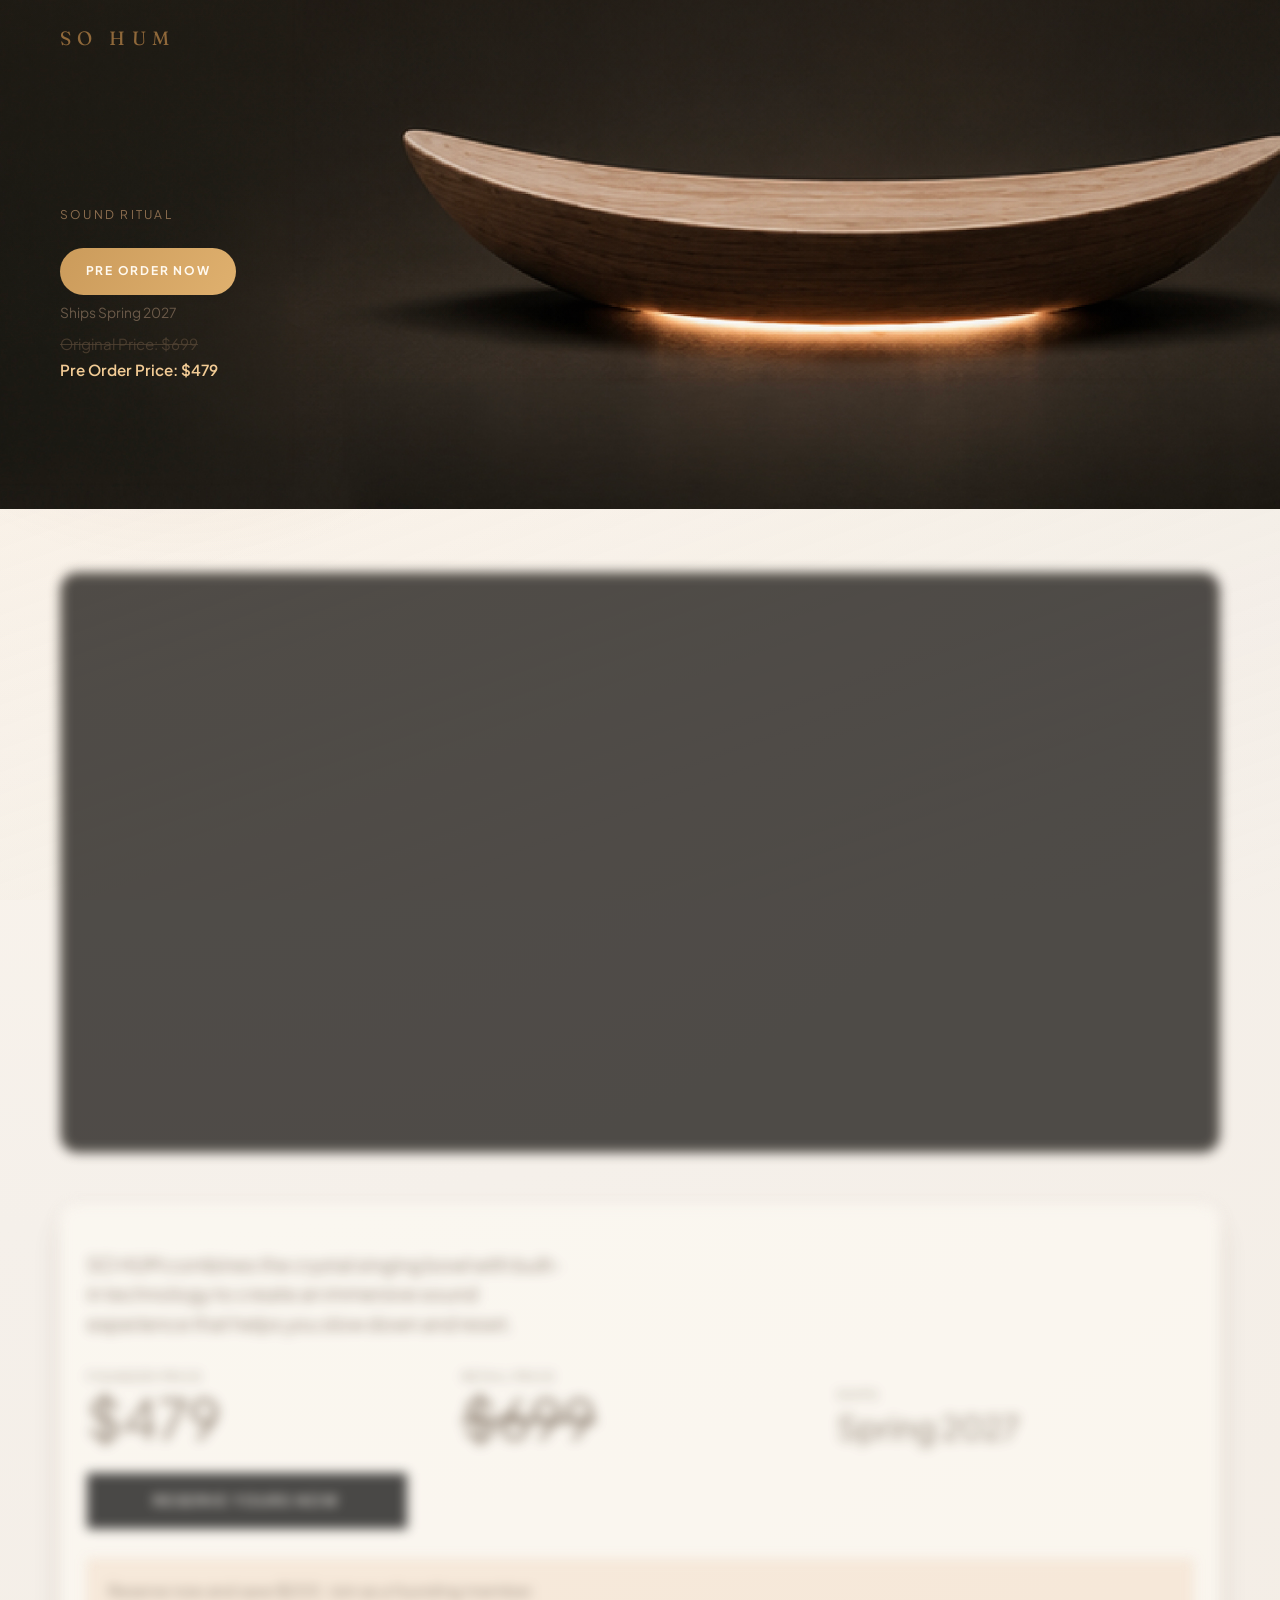
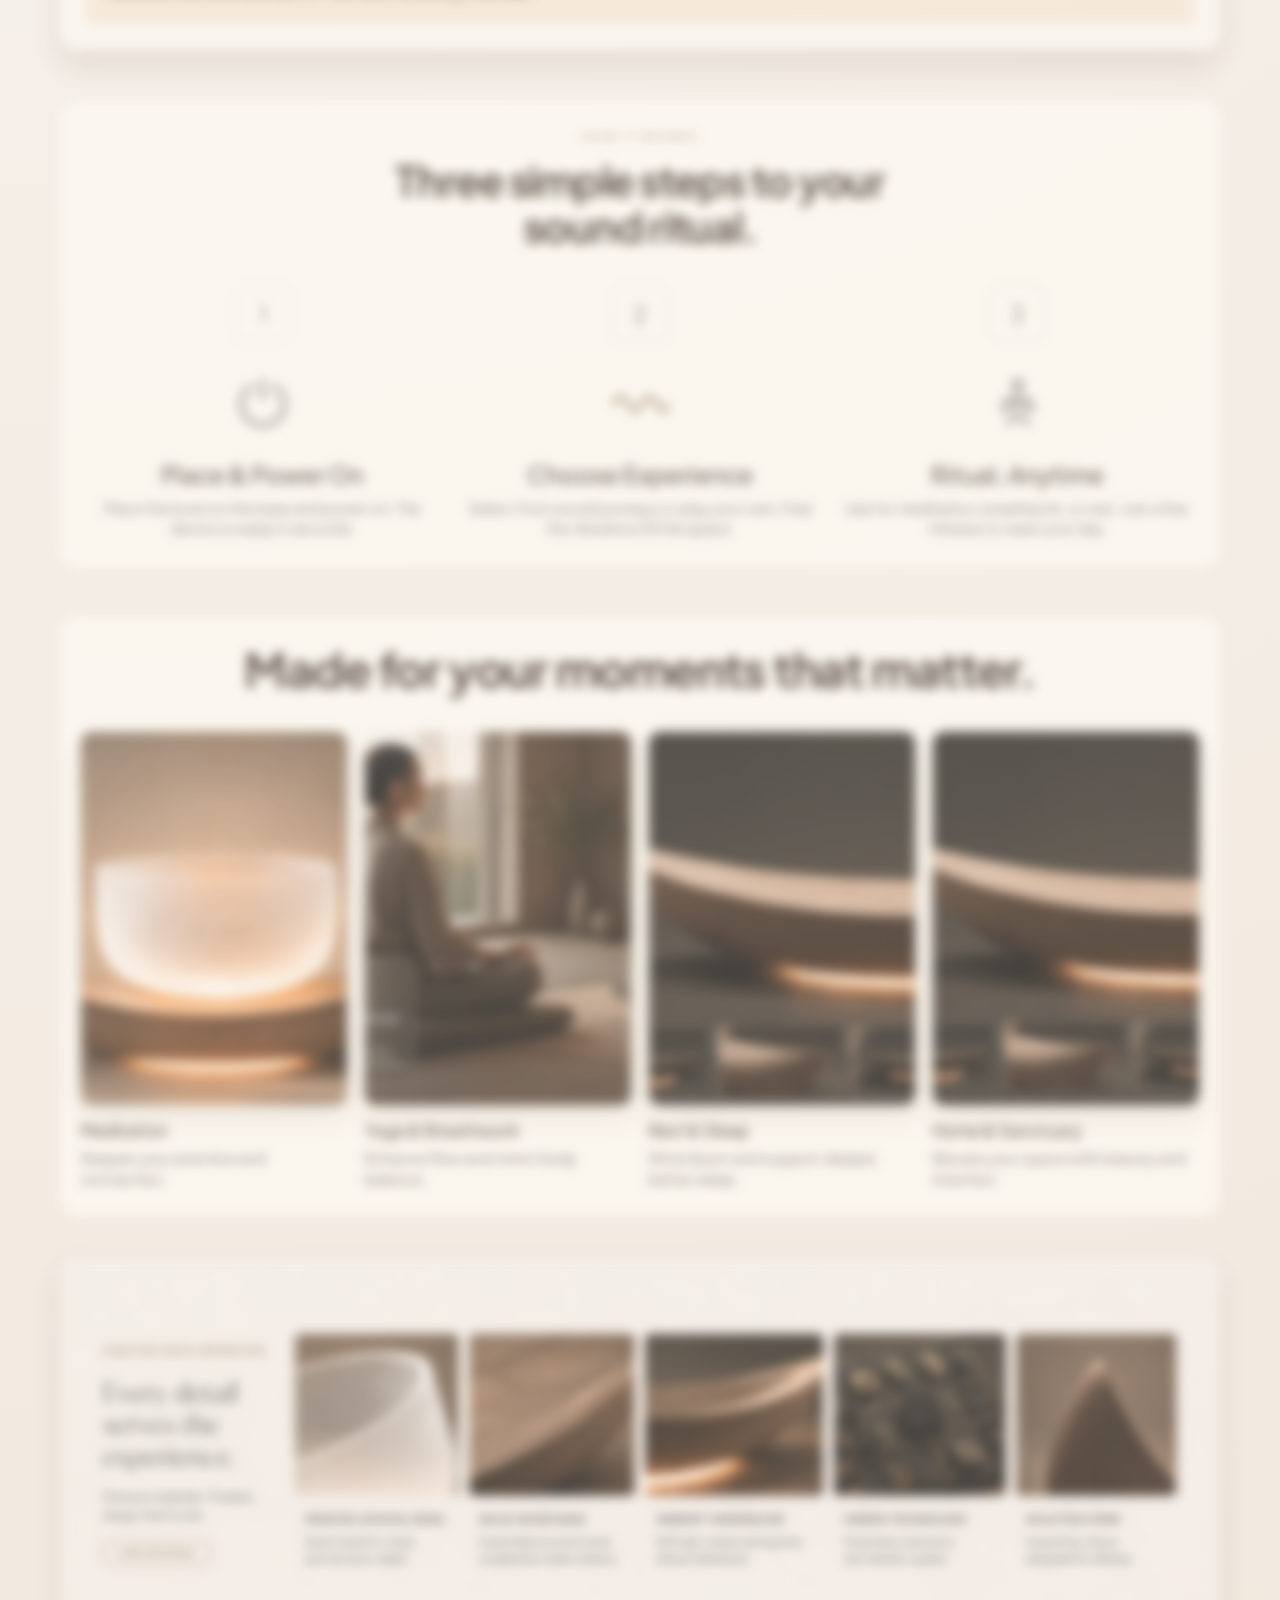
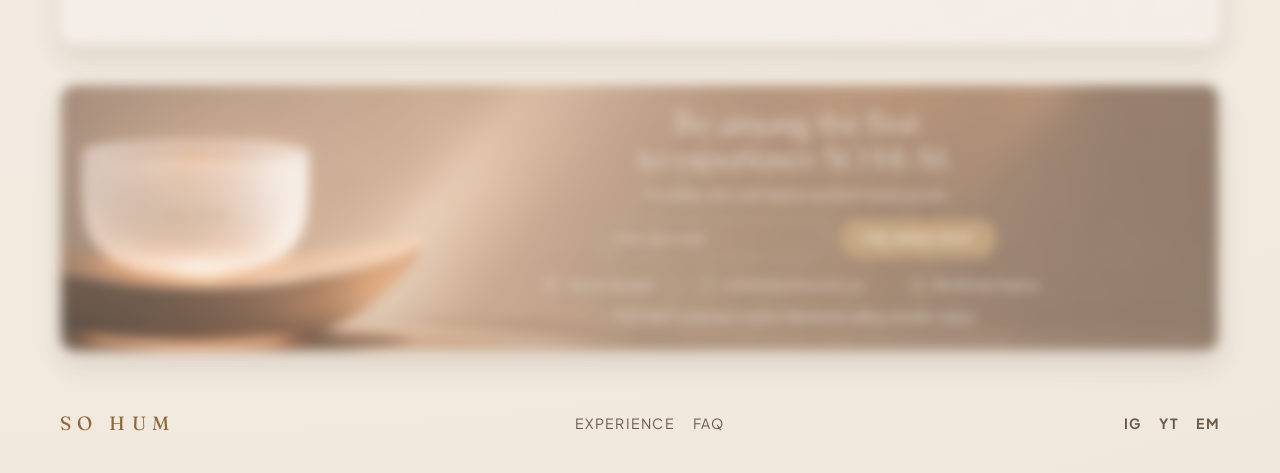
==== commit 92a81eb9: "Update pricing details in index.html" ====
--- a/index.html
+++ b/index.html
@@ -71,11 +71,11 @@
           <div class="important-pricing" aria-label="Pricing summary">
             <div>
               <p class="important-label">Founder Price</p>
-              <p class="important-price">$399</p>
+              <p class="important-price">$479</p>
             </div>
             <div>
               <p class="important-label">Retail Price</p>
-              <p class="important-price important-price-strike">$599</p>
+              <p class="important-price important-price-strike">$699</p>
             </div>
             <div>
               <p class="important-label">Ships</p>
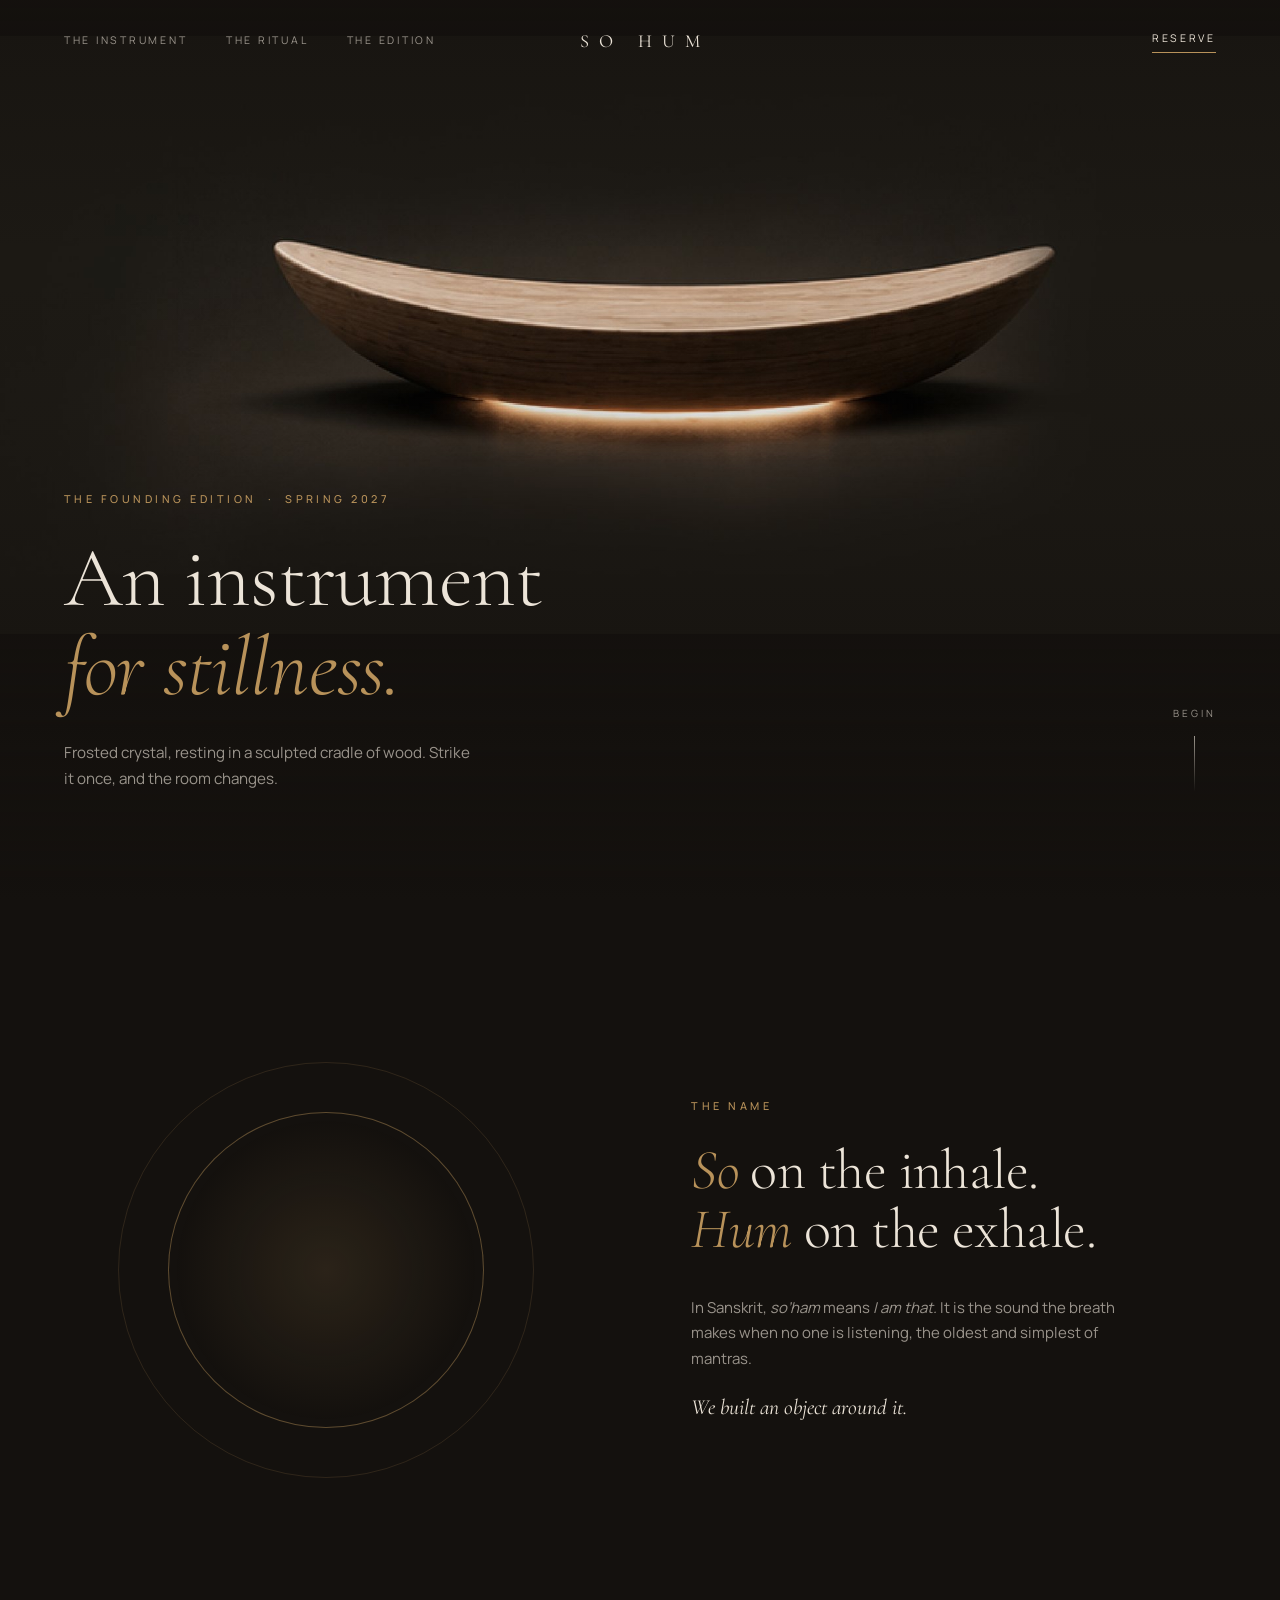
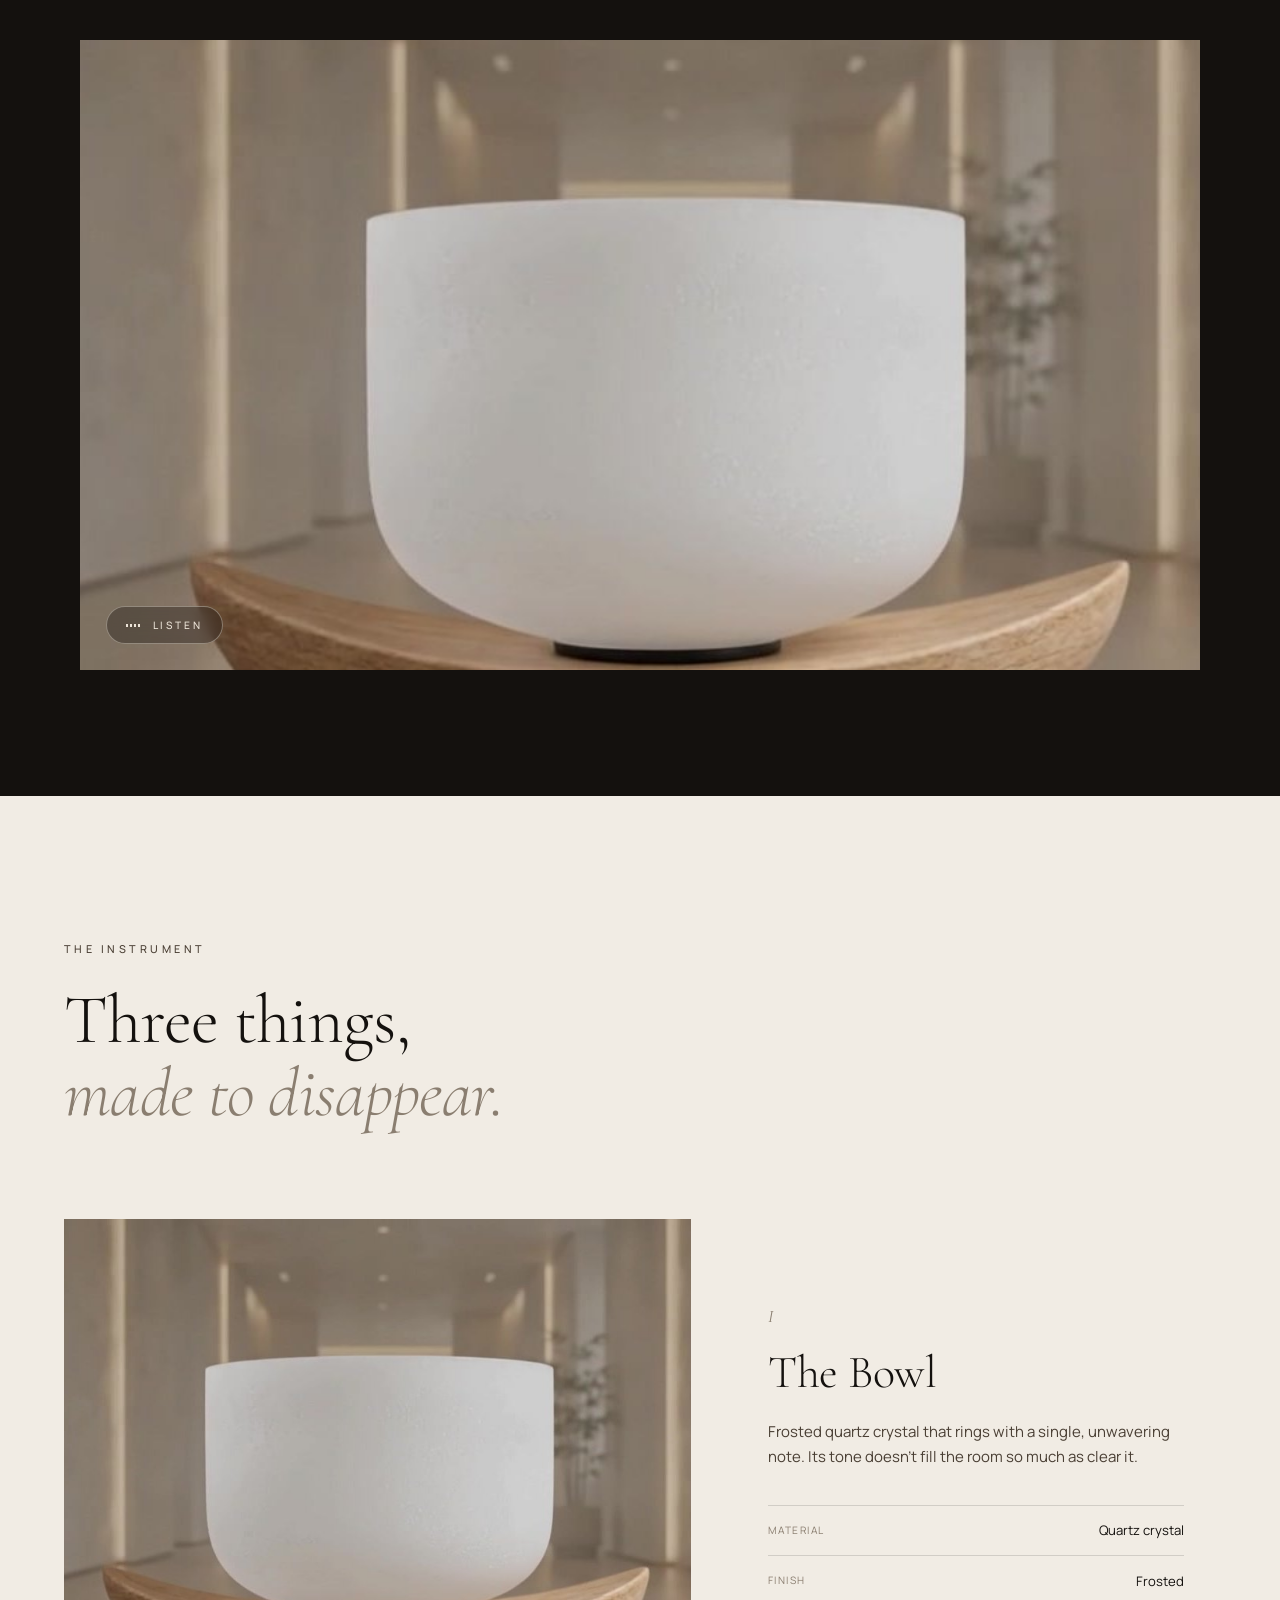
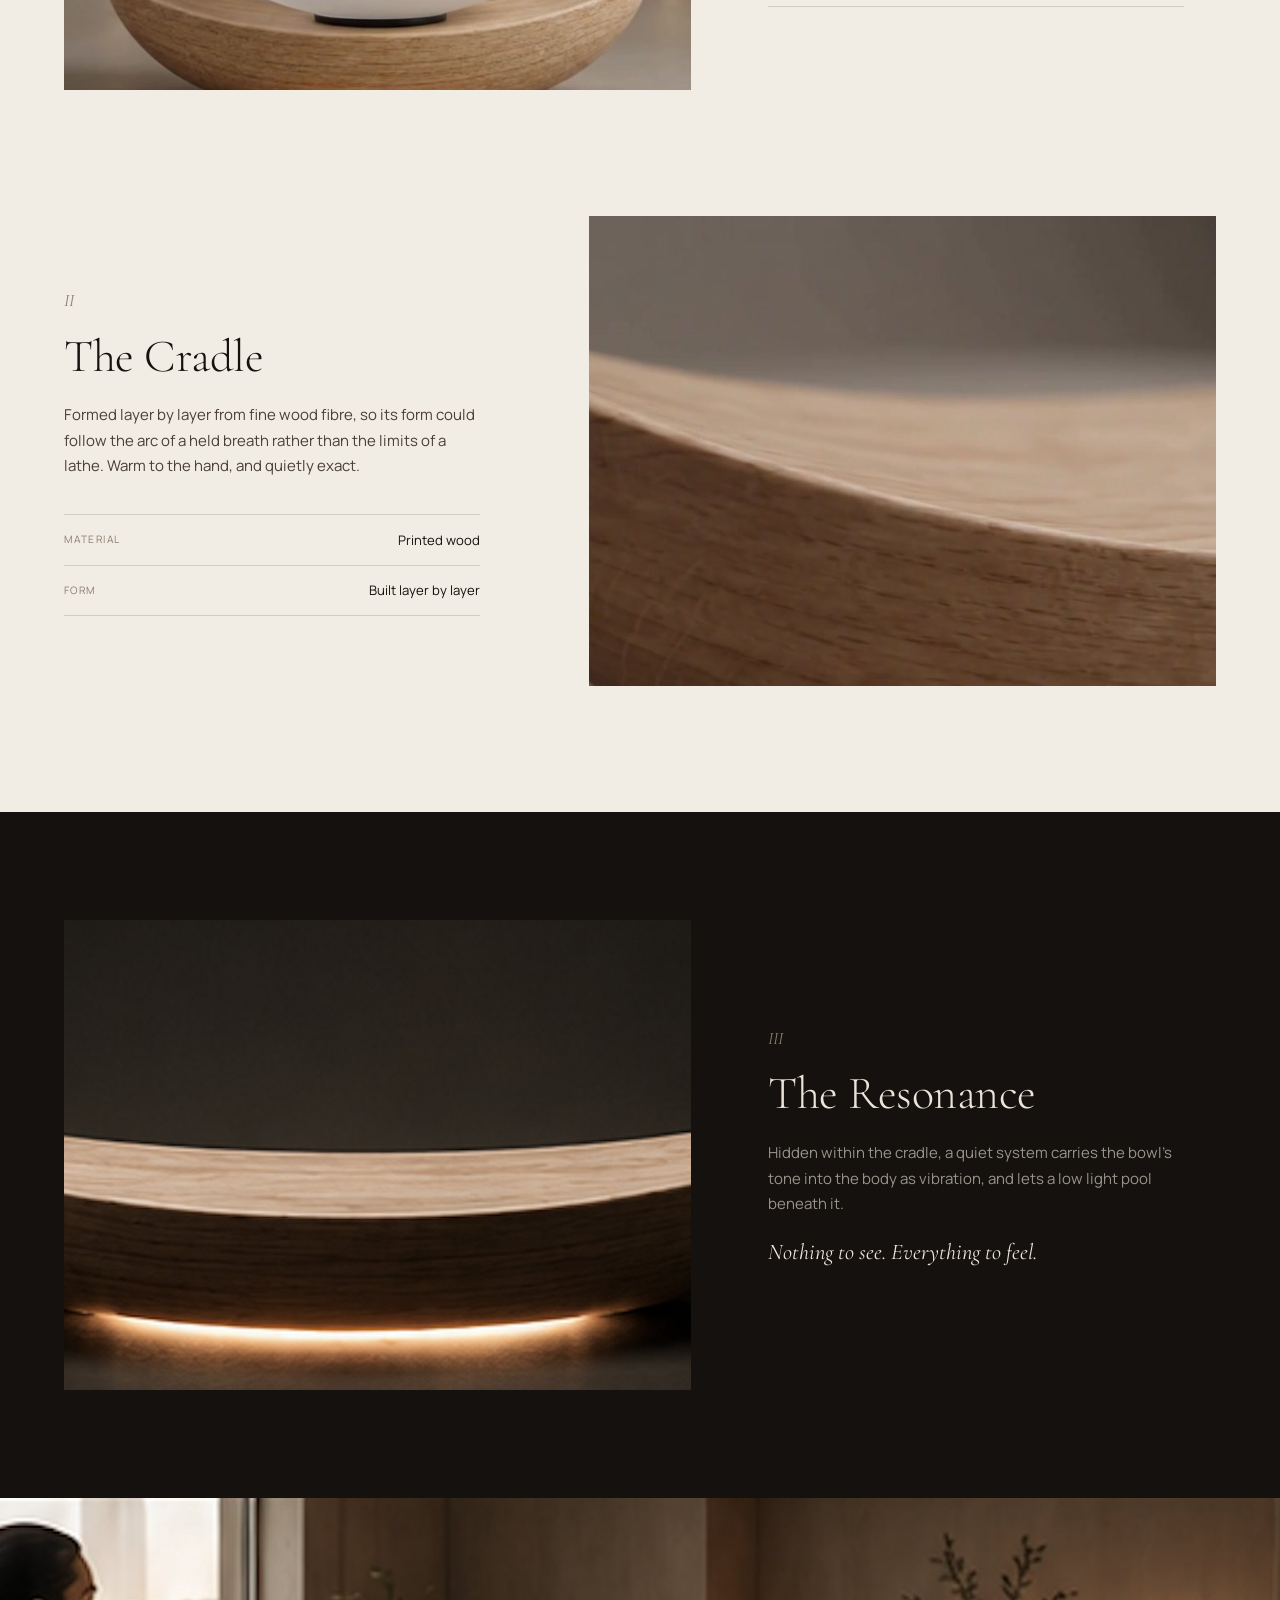
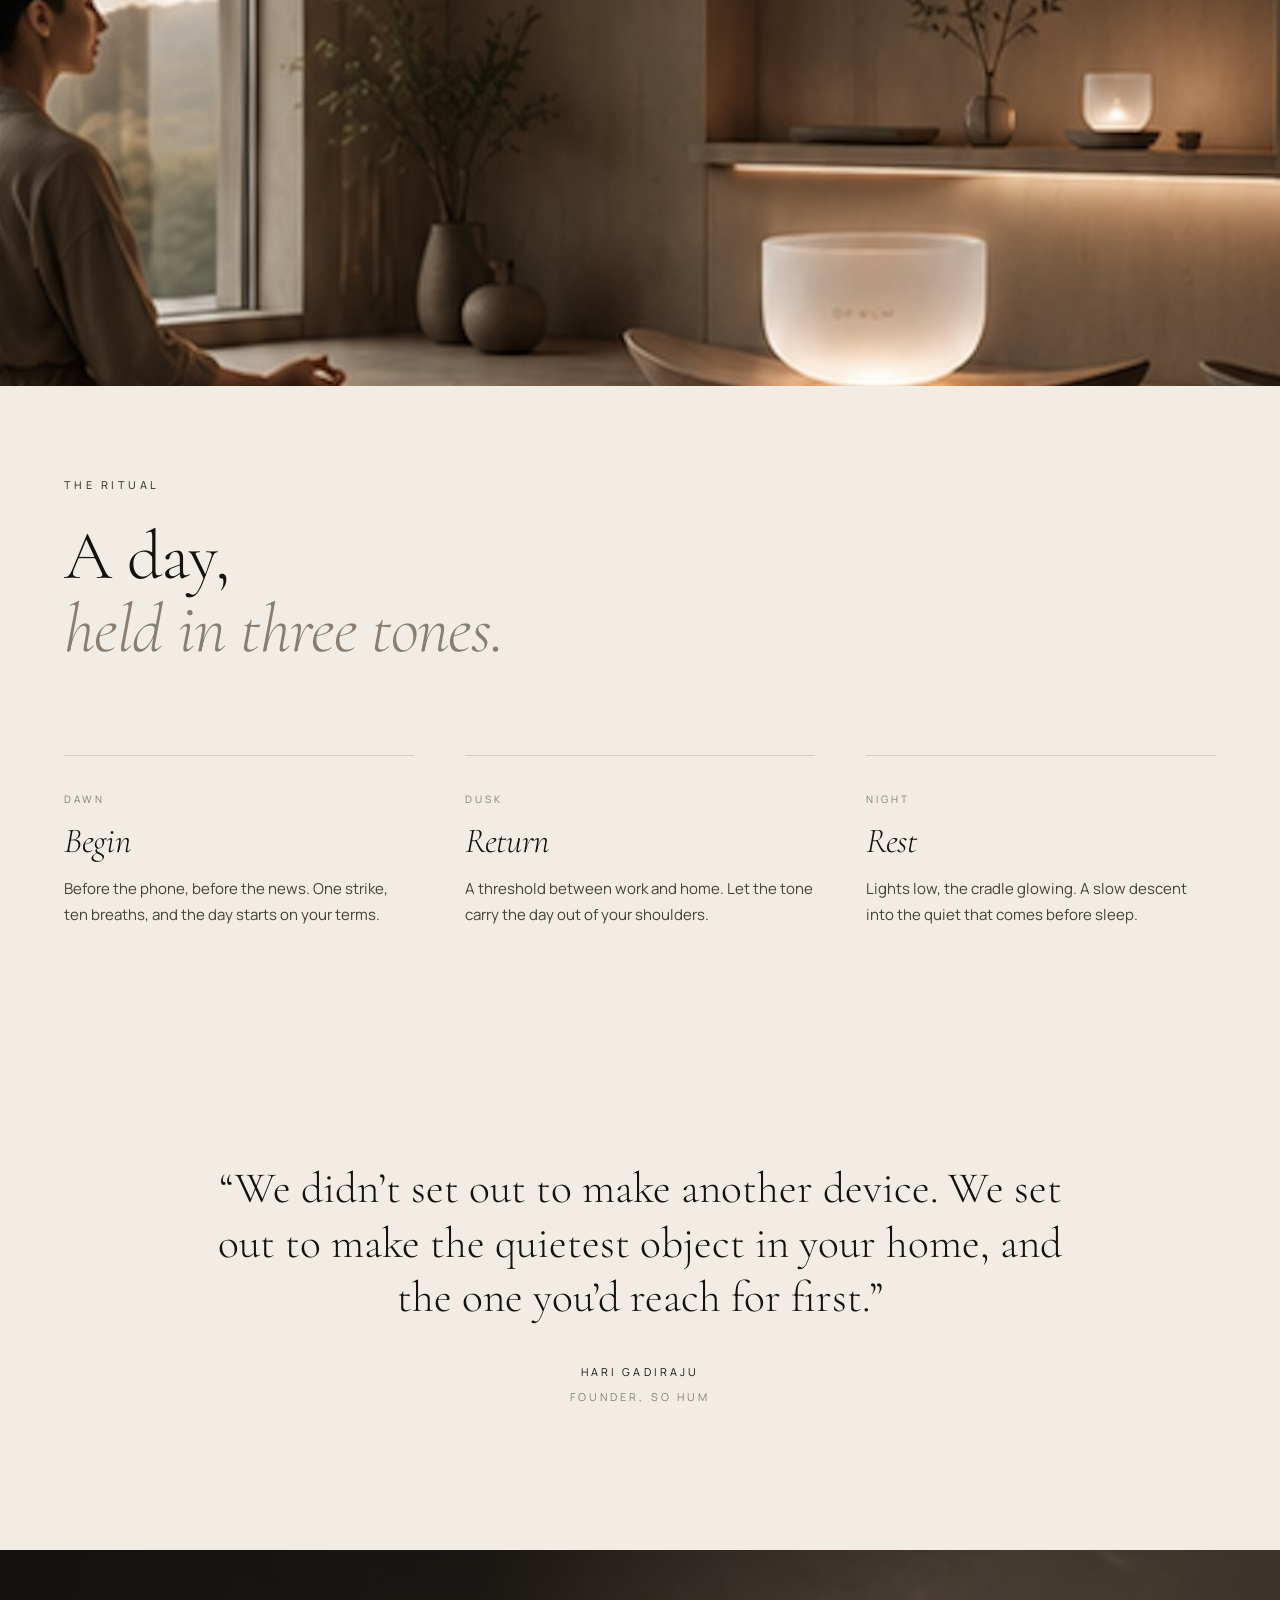
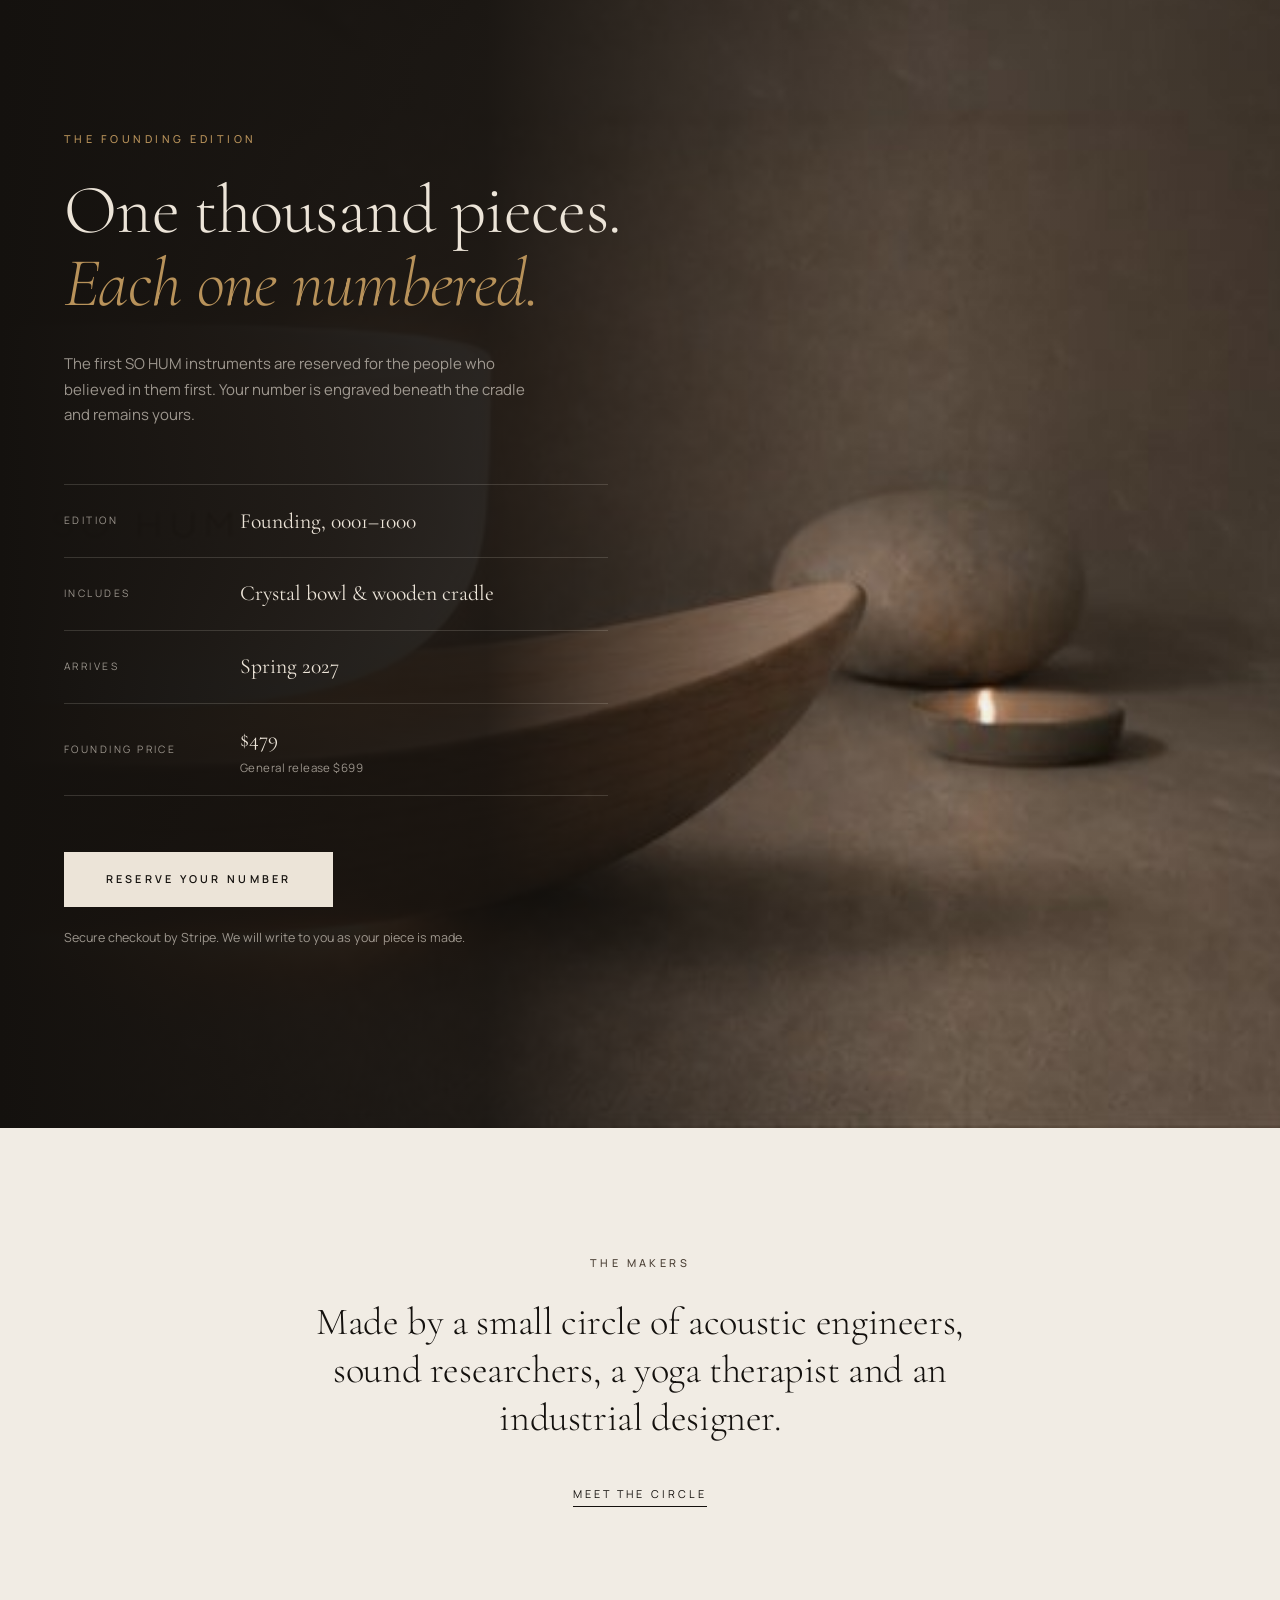
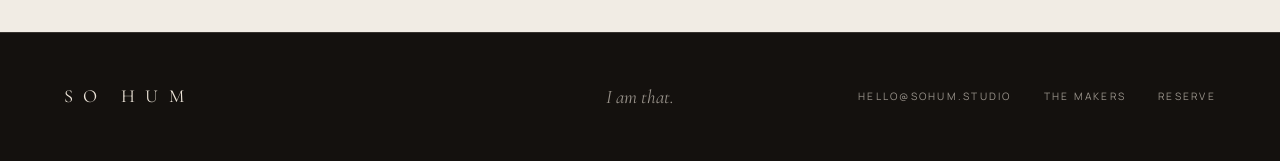
==== commit 37bc4327: "Make the storytelling page the homepage Moves concept/index.html to index.html with its styles and s" ====
--- a/index.html
+++ b/index.html
@@ -3,198 +3,227 @@
   <head>
     <meta charset="UTF-8" />
     <meta name="viewport" content="width=device-width, initial-scale=1.0" />
-    <title>SO HUM | Pre-Order</title>
+    <title>SO HUM — An Instrument for Stillness</title>
     <meta
       name="description"
-      content="Pre-order the SO HUM Singing Bowl and experience restorative sound in your daily ritual."
+      content="Frosted crystal resting in a sculpted wooden cradle. The SO HUM Founding Edition — one thousand numbered pieces, arriving Spring 2027."
     />
+    <meta name="theme-color" content="#14110e" />
     <link rel="preconnect" href="https://fonts.googleapis.com" />
     <link rel="preconnect" href="https://fonts.gstatic.com" crossorigin />
     <link
-      href="https://fonts.googleapis.com/css2?family=Fraunces:opsz,wght@9..144,300;9..144,400;9..144,500&family=Plus+Jakarta+Sans:wght@400;500;600;700&display=swap"
+      href="https://fonts.googleapis.com/css2?family=Cormorant+Garamond:ital,wght@0,300;0,400;0,500;1,300;1,400&family=Manrope:wght@400;500;600&display=swap"
       rel="stylesheet"
     />
-    <link rel="stylesheet" href="styles.css" />
+    <link rel="stylesheet" href="/home.css" />
   </head>
   <body>
-    <div class="page-bg" aria-hidden="true"></div>
-
-    <header class="site-header container">
-      <a href="#" class="logo" aria-label="SO HUM home">SO HUM</a>
-
-      <button class="menu-toggle" aria-label="Toggle menu" aria-expanded="false">
-        <span></span>
-        <span></span>
-      </button>
-
+    <header class="nav" id="nav">
+      <nav class="nav-links" aria-label="Primary">
+        <a href="#instrument">The Instrument</a>
+        <a href="#ritual">The Ritual</a>
+        <a href="#edition">The Edition</a>
+      </nav>
+      <a href="#top" class="wordmark" aria-label="SO HUM home">SO&nbsp;HUM</a>
+      <a class="nav-reserve" href="https://book.stripe.com/8x23cwetEdEQ4mKaBl9bO00">Reserve</a>
     </header>
 
-    <main>
-      <section class="hero container reveal" id="experience">
+    <main id="top">
+      <!-- I. Arrival -->
+      <section class="hero" aria-labelledby="hero-title">
+        <div class="hero-media" aria-hidden="true"></div>
         <div class="hero-copy">
-          <p class="eyebrow">Sound Ritual</p>
-          
-          <div class="hero-actions">
-            <a class="btn" href="https://book.stripe.com/8x23cwetEdEQ4mKaBl9bO00">Pre Order Now</a>
-            <p class="ship-note">Ships Spring 2027</p>
-            <div class="price-note" aria-label="Pricing details">
-              <p class="price-original">Original Price: $699</p>
-              <p class="price-preorder">Pre Order Price: $479</p>
-            </div>
-          </div>
-        </div>
-      </section>
-
-
-       
-
-
-    
-
-      <section class="how-works how-works-video container reveal" aria-label="How it works video">
-        <video class="how-works-bg-video" id="how-works-bg-video" autoplay muted loop playsinline preload="metadata">
-          <source src="assets/video-1184640254727251.mp4" type="video/mp4" />
-          Your browser does not support the video tag.
-        </video>
-      </section>
-
-      <section class="split-section container reveal" id="journal">
-        <div class="split-copy" id="important">
-        
-          <p class="important-lede">
-            SO HUM combines the crystal singing bowl with built-in technology
-            to create an immersive sound experience that helps you slow down and reset.
+          <p class="kicker fade">The Founding Edition &nbsp;·&nbsp; Spring 2027</p>
+          <h1 id="hero-title" class="fade">An instrument<br /><em>for stillness.</em></h1>
+          <p class="hero-sub fade">
+            Frosted crystal, resting in a sculpted cradle of wood.
+            Strike it once, and the room changes.
           </p>
-
-     
-
-          <div class="important-pricing" aria-label="Pricing summary">
-            <div>
-              <p class="important-label">Founder Price</p>
-              <p class="important-price">$479</p>
-            </div>
-            <div>
-              <p class="important-label">Retail Price</p>
-              <p class="important-price important-price-strike">$699</p>
-            </div>
-            <div>
-              <p class="important-label">Ships</p>
-              <p class="important-ship">Spring 2027</p>
-            </div>
-          </div>
-
-          <div class="important-actions">
-            <a class="important-cta" href="https://book.stripe.com/8x23cwetEdEQ4mKaBl9bO00">Reserve Yours Now</a>
-         
-          </div>
-
-          <p class="important-note">Reserve now and save $200. Join as a founding member.</p>
-        </div>
-      </section>
-
-      <section class="how-works container reveal" aria-labelledby="how-works-title">
-        <p class="eyebrow">How It Works</p>
-        <h2 id="how-works-title">Three simple steps to your sound ritual.</h2>
-
-        <div class="how-steps">
-          <article class="how-step">
-            <div class="how-step-number" aria-hidden="true">1</div>
-            <div class="how-step-icon" aria-hidden="true">
-              <svg viewBox="0 0 24 24" focusable="false">
-                <path d="M12 2V10" />
-                <path d="M7.2 4.6C4.6 6.2 3 9 3 12.1C3 17 7 21 12 21C17 21 21 17 21 12.1C21 9 19.4 6.2 16.8 4.6" />
-              </svg>
-            </div>
-            <h3>Place &amp; Power On</h3>
-            <p>Place the bowl on the base and power on. The device is ready in seconds.</p>
-          </article>
-
-          <article class="how-step">
-            <div class="how-step-number" aria-hidden="true">2</div>
-            <div class="how-step-icon" aria-hidden="true">
-              <svg viewBox="0 0 24 24" focusable="false">
-                <path d="M1 12C3 8 5 8 7 12C9 16 11 16 13 12C15 8 17 8 19 12C21 16 23 16 24 12" />
-              </svg>
-            </div>
-            <h3>Choose Experience</h3>
-            <p>Select from sound journeys or play your own. Feel the vibrations fill the space.</p>
-          </article>
-
-          <article class="how-step">
-            <div class="how-step-number" aria-hidden="true">3</div>
-            <div class="how-step-icon" aria-hidden="true">
-              <svg viewBox="0 0 24 24" focusable="false">
-                <circle cx="12" cy="4.2" r="1.8" />
-                <path d="M6 11.3C8.8 11.3 10.2 9 12 9C13.8 9 15.2 11.3 18 11.3" />
-                <path d="M5 14.2C8.5 14.2 9.8 12.1 12 12.1C14.2 12.1 15.5 14.2 19 14.2" />
-                <path d="M8.3 20.8C8.3 18.2 10 16.9 12 16.9C14 16.9 15.7 18.2 15.7 20.8" />
-              </svg>
-            </div>
-            <h3>Ritual, Anytime</h3>
-            <p>Use for meditation, breathwork, or rest. Just a few minutes to reset your day.</p>
-          </article>
-        </div>
-      </section>
-
-      <section id="moments" class="moments container reveal" aria-labelledby="moments-title">
-        <h2 id="moments-title">Made for your moments that matter.</h2>
-
-        <div class="moments-grid">
-          <article class="moment-card">
-            <img src="assets/lady.jpg" alt="Meditation moment" class="moment-image" />
-            <h3>Meditation</h3>
-            <p>Deepen your practice and connection.</p>
-          </article>
-
-          <article class="moment-card">
-            <img src="assets/woman.ong.png" alt="Yoga and breathwork moment" class="moment-image" />
-            <h3>Yoga &amp; Breathwork</h3>
-            <p>Enhance flow and mind-body balance.</p>
-          </article>
-
-          <article class="moment-card">
-            <img src="assets/bg3.jpg" alt="Rest and sleep moment" class="moment-image" />
-            <h3>Rest &amp; Sleep</h3>
-            <p>Wind down and support deeper, better sleep.</p>
-          </article>
-
-          <article class="moment-card">
-            <img src="assets/details.png" alt="Home sanctuary setup" class="moment-image" />
-            <h3>Home &amp; Sanctuary</h3>
-            <p>Elevate your space with beauty and intention.</p>
-          </article>
-        </div>
-      </section>
-
-      
-      
-      <section class="science-bar container reveal" aria-label="Decorative divider" id="bar">
-        <img src="assets/bar.png" alt="" class="science-bar-image" aria-hidden="true" />
-      </section>
-
-    
-
-
-  
-
-          <section class="science-bar container reveal" aria-label="Decorative divider">
-        <img src="assets/bottom.png" alt="" class="science-bar-image" aria-hidden="true" />
+        </div>
+        <a class="scroll-cue" href="#meaning" aria-label="Begin">
+          <span>Begin</span>
+          <i aria-hidden="true"></i>
+        </a>
+      </section>
+
+      <!-- II. The name -->
+      <section class="meaning" id="meaning" aria-labelledby="meaning-title">
+        <div class="breath" aria-hidden="true">
+          <div class="breath-ring"></div>
+          <div class="breath-ring breath-ring--2"></div>
+          <span class="breath-word breath-word--in">so</span>
+          <span class="breath-word breath-word--out">hum</span>
+        </div>
+        <div class="meaning-copy reveal">
+          <p class="kicker">The name</p>
+          <h2 id="meaning-title">
+            <em>So</em> on the inhale.<br /><em>Hum</em> on the exhale.
+          </h2>
+          <p>
+            In Sanskrit, <em>so’ham</em> means <em>I am that.</em> It is the sound the breath
+            makes when no one is listening, the oldest and simplest of mantras.
+          </p>
+          <p>We built an object around it.</p>
+        </div>
+      </section>
+
+      <!-- III. The film -->
+      <section class="film" aria-label="The SO HUM film">
+        <div class="film-frame">
+          <video id="film" autoplay muted loop playsinline preload="metadata" poster="/assets/concept/bowl.jpg">
+            <source src="/assets/video-1184640254727251.mp4" type="video/mp4" />
+          </video>
+        </div>
+        <button class="listen" id="listen" type="button" aria-pressed="false">
+          <span class="listen-bars" aria-hidden="true"><i></i><i></i><i></i><i></i></span>
+          <span class="listen-label">Listen</span>
+        </button>
+      </section>
+
+      <!-- IV. The instrument -->
+      <section class="instrument" id="instrument" aria-labelledby="instrument-title">
+        <header class="section-head reveal">
+          <p class="kicker">The Instrument</p>
+          <h2 id="instrument-title">Three things,<br /><em>made to disappear.</em></h2>
+        </header>
+
+        <article class="chapter reveal">
+          <figure class="chapter-media">
+            <img src="/assets/concept/bowl.jpg" alt="Frosted crystal singing bowl resting on a wooden cradle" loading="lazy" />
+          </figure>
+          <div class="chapter-copy">
+            <span class="numeral">I</span>
+            <h3>The Bowl</h3>
+            <p>
+              Frosted quartz crystal that rings with a single, unwavering note.
+              Its tone doesn’t fill the room so much as clear it.
+            </p>
+            <dl class="specs">
+              <div><dt>Material</dt><dd>Quartz crystal</dd></div>
+              <div><dt>Finish</dt><dd>Frosted</dd></div>
+            </dl>
+          </div>
+        </article>
+
+        <article class="chapter chapter--flip reveal">
+          <figure class="chapter-media">
+            <img src="/assets/concept/grain.jpg" alt="Close detail of the wooden cradle's curved edge" loading="lazy" />
+          </figure>
+          <div class="chapter-copy">
+            <span class="numeral">II</span>
+            <h3>The Cradle</h3>
+            <p>
+              Formed layer by layer from fine wood fibre, so its form could follow
+              the arc of a held breath rather than the limits of a lathe.
+              Warm to the hand, and quietly exact.
+            </p>
+            <dl class="specs">
+              <div><dt>Material</dt><dd>Printed wood</dd></div>
+              <div><dt>Form</dt><dd>Built layer by layer</dd></div>
+            </dl>
+          </div>
+        </article>
+
+        <article class="chapter chapter--dark reveal">
+          <figure class="chapter-media">
+            <img src="/assets/concept/cradle.jpg" alt="The wooden cradle in darkness with a soft light pooling beneath it" loading="lazy" />
+          </figure>
+          <div class="chapter-copy">
+            <span class="numeral">III</span>
+            <h3>The Resonance</h3>
+            <p>
+              Hidden within the cradle, a quiet system carries the bowl’s tone into the body as
+              vibration, and lets a low light pool beneath it.
+            </p>
+            <p class="aside">Nothing to see. Everything to feel.</p>
+          </div>
+        </article>
+      </section>
+
+      <!-- V. The ritual -->
+      <section class="ritual" id="ritual" aria-labelledby="ritual-title">
+        <figure class="ritual-media reveal">
+          <img src="/assets/concept/sanctuary.jpg" alt="A woman sits in meditation beside SO HUM in a calm, sunlit room" loading="lazy" />
+        </figure>
+        <header class="section-head reveal">
+          <p class="kicker">The Ritual</p>
+          <h2 id="ritual-title">A day,<br /><em>held in three tones.</em></h2>
+        </header>
+        <ol class="hours">
+          <li class="reveal">
+            <span class="hour">Dawn</span>
+            <h3>Begin</h3>
+            <p>Before the phone, before the news. One strike, ten breaths, and the day starts on your terms.</p>
+          </li>
+          <li class="reveal">
+            <span class="hour">Dusk</span>
+            <h3>Return</h3>
+            <p>A threshold between work and home. Let the tone carry the day out of your shoulders.</p>
+          </li>
+          <li class="reveal">
+            <span class="hour">Night</span>
+            <h3>Rest</h3>
+            <p>Lights low, the cradle glowing. A slow descent into the quiet that comes before sleep.</p>
+          </li>
+        </ol>
+      </section>
+
+      <!-- VI. A word from the maker -->
+      <section class="letter reveal" aria-label="A note from the founder">
+        <blockquote>
+          <p>
+            “We didn’t set out to make another device. We set out to make the quietest object
+            in your home, and the one you’d reach for first.”
+          </p>
+          <footer>Hari Gadiraju <span>Founder, SO HUM</span></footer>
+        </blockquote>
+      </section>
+
+      <!-- VII. The edition -->
+      <section class="edition" id="edition" aria-labelledby="edition-title">
+        <div class="edition-media" aria-hidden="true"></div>
+        <div class="edition-inner">
+          <header class="reveal">
+            <p class="kicker">The Founding Edition</p>
+            <h2 id="edition-title">One thousand pieces.<br /><em>Each one numbered.</em></h2>
+            <p class="edition-lede">
+              The first SO HUM instruments are reserved for the people who believed in them first.
+              Your number is engraved beneath the cradle and remains yours.
+            </p>
+          </header>
+
+          <dl class="ledger reveal">
+            <div><dt>Edition</dt><dd>Founding, 0001–1000</dd></div>
+            <div><dt>Includes</dt><dd>Crystal bowl &amp; wooden cradle</dd></div>
+            <div><dt>Arrives</dt><dd>Spring 2027</dd></div>
+            <div><dt>Founding price</dt><dd>$479 <small>General release $699</small></dd></div>
+          </dl>
+
+          <div class="edition-cta reveal">
+            <a class="reserve" href="https://book.stripe.com/8x23cwetEdEQ4mKaBl9bO00">Reserve your number</a>
+            <p class="edition-note">Secure checkout by Stripe. We will write to you as your piece is made.</p>
+          </div>
+        </div>
+      </section>
+
+      <!-- VIII. The makers -->
+      <section class="makers reveal" aria-labelledby="makers-title">
+        <p class="kicker">The Makers</p>
+        <h2 id="makers-title">Made by a small circle of acoustic engineers, sound researchers, a yoga therapist and an industrial designer.</h2>
+        <a class="text-link" href="/tribe.html">Meet the circle</a>
       </section>
     </main>
 
-    <footer class="site-footer container">
-      <a href="#" class="logo">SO HUM</a>
-      <nav class="footer-nav" aria-label="Footer">
-        <a href="#experience">Experience</a>
-        <a href="#journal">FAQ</a>
+    <footer class="foot">
+      <a href="#top" class="wordmark">SO&nbsp;HUM</a>
+      <p class="foot-line"><em>I am that.</em></p>
+      <nav aria-label="Footer">
+        <a href="mailto:hello@sohum.studio">hello@sohum.studio</a>
+        <a href="/tribe.html">The Makers</a>
+        <a href="#edition">Reserve</a>
       </nav>
-      <div class="social" aria-label="Social links">
-        <a href="#" aria-label="Instagram">IG</a>
-        <a href="#" aria-label="YouTube">YT</a>
-        <a href="#" aria-label="Email">EM</a>
-      </div>
     </footer>
 
-    <script src="script.js"></script>
+    <script src="/home.js"></script>
   </body>
 </html>
--- a/home.css
+++ b/home.css
@@ -0,0 +1,918 @@
+:root {
+  --ink: #14110e;
+  --night: #1c1813;
+  --bone: #f1ece4;
+  --sand: #e4dbcf;
+  --stone: #8a7e70;
+  --umber: #4a3f34;
+  --brass: #b8925a;
+  --on-dark: #ece4d8;
+  --on-dark-soft: rgba(236, 228, 216, 0.62);
+  --hairline-dark: rgba(236, 228, 216, 0.16);
+  --hairline: rgba(20, 17, 14, 0.14);
+  --serif: "Cormorant Garamond", "Times New Roman", serif;
+  --sans: "Manrope", system-ui, sans-serif;
+  --gutter: clamp(1.25rem, 5vw, 4.5rem);
+  --ease: cubic-bezier(0.22, 0.61, 0.21, 1);
+}
+
+*,
+*::before,
+*::after {
+  box-sizing: border-box;
+}
+
+html {
+  scroll-behavior: smooth;
+}
+
+body {
+  margin: 0;
+  background: var(--ink);
+  color: var(--on-dark);
+  font-family: var(--sans);
+  font-size: 15px;
+  line-height: 1.7;
+  -webkit-font-smoothing: antialiased;
+  overflow-x: hidden;
+}
+
+img,
+video {
+  display: block;
+  max-width: 100%;
+}
+
+a {
+  color: inherit;
+}
+
+h1,
+h2,
+h3 {
+  font-family: var(--serif);
+  font-weight: 300;
+  line-height: 1.05;
+  letter-spacing: -0.01em;
+  margin: 0;
+}
+
+em {
+  font-style: italic;
+}
+
+h1 em,
+h2 em {
+  color: var(--brass);
+}
+
+.kicker {
+  margin: 0 0 1.6rem;
+  font-size: 0.68rem;
+  font-weight: 500;
+  letter-spacing: 0.32em;
+  text-transform: uppercase;
+  color: var(--brass);
+}
+
+/* Navigation */
+
+.nav {
+  position: fixed;
+  inset: 0 0 auto;
+  z-index: 20;
+  display: grid;
+  grid-template-columns: 1fr auto 1fr;
+  align-items: center;
+  padding: 1.6rem var(--gutter);
+  transition: background 0.6s var(--ease), padding 0.6s var(--ease), border-color 0.6s var(--ease);
+  border-bottom: 1px solid transparent;
+}
+
+.nav.is-solid {
+  background: rgba(20, 17, 14, 0.82);
+  backdrop-filter: blur(14px);
+  -webkit-backdrop-filter: blur(14px);
+  padding-block: 1rem;
+  border-color: var(--hairline-dark);
+}
+
+.nav-links {
+  display: flex;
+  gap: 2.4rem;
+}
+
+.nav a {
+  text-decoration: none;
+}
+
+.nav-links a,
+.nav-reserve {
+  font-size: 0.66rem;
+  letter-spacing: 0.26em;
+  text-transform: uppercase;
+  color: var(--on-dark-soft);
+  transition: color 0.4s var(--ease);
+}
+
+.nav-links a:hover,
+.nav-reserve:hover {
+  color: var(--on-dark);
+}
+
+.wordmark {
+  font-family: var(--serif);
+  font-size: 1.15rem;
+  letter-spacing: 0.55em;
+  margin-right: -0.55em;
+  text-decoration: none;
+  color: var(--on-dark);
+}
+
+.nav-reserve {
+  justify-self: end;
+  color: var(--on-dark);
+  padding-bottom: 0.25rem;
+  border-bottom: 1px solid var(--brass);
+}
+
+/* I. Hero */
+
+.hero {
+  position: relative;
+  min-height: 100svh;
+  display: flex;
+  align-items: flex-end;
+  padding: 0 var(--gutter) clamp(5rem, 12vh, 9rem);
+  overflow: hidden;
+  isolation: isolate;
+}
+
+.hero-media {
+  position: absolute;
+  inset: 0;
+  z-index: -1;
+  background: url("/assets/concept/hero.jpg") 50% 12% / max(100%, 175vh) auto no-repeat;
+  animation: drift 24s var(--ease) both;
+}
+
+.hero-media::after {
+  content: "";
+  position: absolute;
+  inset: 0;
+  background:
+    linear-gradient(180deg, rgba(20, 17, 14, 0.55) 0%, rgba(20, 17, 14, 0) 28%),
+    linear-gradient(0deg, var(--ink) 0%, rgba(20, 17, 14, 0.2) 45%, rgba(20, 17, 14, 0) 70%);
+}
+
+@keyframes drift {
+  from {
+    transform: scale(1.12);
+    opacity: 0;
+  }
+  12% {
+    opacity: 1;
+  }
+  to {
+    transform: scale(1);
+    opacity: 1;
+  }
+}
+
+.hero-copy {
+  max-width: 64rem;
+}
+
+.hero h1 {
+  font-size: clamp(3rem, 6.6vw, 6.4rem);
+  margin-bottom: 1.8rem;
+}
+
+.hero-sub {
+  max-width: 26rem;
+  margin: 0;
+  font-size: 0.95rem;
+  color: var(--on-dark-soft);
+}
+
+.fade {
+  opacity: 0;
+  transform: translateY(14px);
+  animation: rise 1.6s var(--ease) forwards;
+}
+
+.fade:nth-child(1) { animation-delay: 0.9s; }
+.fade:nth-child(2) { animation-delay: 1.2s; }
+.fade:nth-child(3) { animation-delay: 1.6s; }
+
+@keyframes rise {
+  to {
+    opacity: 1;
+    transform: none;
+  }
+}
+
+.scroll-cue {
+  position: absolute;
+  right: var(--gutter);
+  bottom: clamp(5rem, 12vh, 9rem);
+  display: flex;
+  flex-direction: column;
+  align-items: center;
+  gap: 0.9rem;
+  text-decoration: none;
+  font-size: 0.62rem;
+  letter-spacing: 0.3em;
+  text-transform: uppercase;
+  color: var(--on-dark-soft);
+}
+
+.scroll-cue i {
+  display: block;
+  width: 1px;
+  height: 3.5rem;
+  background: linear-gradient(var(--on-dark-soft), transparent);
+  animation: cue 2.8s var(--ease) infinite;
+  transform-origin: top;
+}
+
+@keyframes cue {
+  0% { transform: scaleY(0); }
+  50% { transform: scaleY(1); }
+  100% { transform: scaleY(1); opacity: 0; }
+}
+
+/* II. Meaning */
+
+.meaning {
+  display: grid;
+  grid-template-columns: minmax(0, 1fr) minmax(0, 1fr);
+  align-items: center;
+  gap: clamp(3rem, 8vw, 8rem);
+  padding: clamp(7rem, 18vh, 12rem) var(--gutter);
+  max-width: 1320px;
+  margin: 0 auto;
+}
+
+.breath {
+  position: relative;
+  aspect-ratio: 1;
+  width: min(100%, 26rem);
+  justify-self: center;
+  display: grid;
+  place-items: center;
+}
+
+.breath-ring {
+  position: absolute;
+  inset: 12%;
+  border-radius: 50%;
+  border: 1px solid rgba(184, 146, 90, 0.45);
+  background: radial-gradient(circle, rgba(184, 146, 90, 0.14) 0%, rgba(184, 146, 90, 0) 68%);
+  animation: breathe 10s ease-in-out infinite;
+}
+
+.breath-ring--2 {
+  inset: 0;
+  border-color: rgba(184, 146, 90, 0.16);
+  background: none;
+  animation-delay: -0.4s;
+}
+
+/* 4s inhale, 6s exhale */
+@keyframes breathe {
+  0% { transform: scale(0.62); }
+  40% { transform: scale(1); }
+  100% { transform: scale(0.62); }
+}
+
+.breath-word {
+  position: absolute;
+  font-family: var(--serif);
+  font-style: italic;
+  font-weight: 300;
+  font-size: clamp(2.6rem, 5vw, 3.6rem);
+  color: var(--on-dark);
+  opacity: 0;
+}
+
+.breath-word--in { animation: word-in 10s ease-in-out infinite; }
+.breath-word--out { animation: word-out 10s ease-in-out infinite; }
+
+@keyframes word-in {
+  0%, 36% { opacity: 1; }
+  44%, 96% { opacity: 0; }
+  100% { opacity: 1; }
+}
+
+@keyframes word-out {
+  0%, 38% { opacity: 0; }
+  48%, 88% { opacity: 1; }
+  96%, 100% { opacity: 0; }
+}
+
+.meaning h2 {
+  font-size: clamp(2.4rem, 4.4vw, 3.8rem);
+  margin-bottom: 2.2rem;
+}
+
+.meaning-copy p:not(.kicker) {
+  max-width: 28rem;
+  color: var(--on-dark-soft);
+  margin: 0 0 1.1rem;
+}
+
+.meaning-copy p:last-child {
+  color: var(--on-dark);
+  font-family: var(--serif);
+  font-size: 1.35rem;
+  font-style: italic;
+}
+
+/* III. Film */
+
+.film {
+  position: relative;
+  padding: 0 var(--gutter);
+}
+
+.film-frame {
+  position: relative;
+  overflow: hidden;
+  aspect-ratio: 16 / 9;
+  max-width: 1120px;
+  margin: 0 auto;
+  background: var(--night);
+}
+
+/* Scaled toward the upper-left so the source clip's corner watermark falls outside the frame. */
+.film video {
+  width: 100%;
+  height: 100%;
+  object-fit: cover;
+  transform: scale(1.1);
+  transform-origin: 30% 30%;
+}
+
+.listen {
+  position: absolute;
+  left: max(calc(var(--gutter) + 1.6rem), calc(50% - 560px + 1.6rem));
+  bottom: 1.6rem;
+  display: inline-flex;
+  align-items: center;
+  gap: 0.8rem;
+  padding: 0.75rem 1.2rem;
+  border: 1px solid rgba(236, 228, 216, 0.4);
+  border-radius: 999px;
+  background: rgba(20, 17, 14, 0.35);
+  backdrop-filter: blur(8px);
+  -webkit-backdrop-filter: blur(8px);
+  color: var(--on-dark);
+  font: 500 0.64rem/1 var(--sans);
+  letter-spacing: 0.28em;
+  text-transform: uppercase;
+  cursor: pointer;
+  transition: background 0.4s var(--ease), border-color 0.4s var(--ease);
+}
+
+.listen:hover {
+  background: rgba(20, 17, 14, 0.6);
+  border-color: var(--on-dark);
+}
+
+.listen-bars {
+  display: inline-flex;
+  align-items: center;
+  gap: 2px;
+  height: 12px;
+}
+
+.listen-bars i {
+  width: 2px;
+  height: 3px;
+  background: currentColor;
+  transition: height 0.3s;
+}
+
+.listen[aria-pressed="true"] .listen-bars i {
+  animation: eq 1.4s ease-in-out infinite;
+}
+
+.listen-bars i:nth-child(2) { animation-delay: -0.3s !important; }
+.listen-bars i:nth-child(3) { animation-delay: -0.7s !important; }
+.listen-bars i:nth-child(4) { animation-delay: -1s !important; }
+
+@keyframes eq {
+  0%, 100% { height: 3px; }
+  50% { height: 12px; }
+}
+
+/* Light chapters */
+
+.instrument,
+.ritual,
+.letter,
+.makers {
+  background: var(--bone);
+  color: var(--ink);
+}
+
+.instrument .kicker,
+.ritual .kicker,
+.makers .kicker {
+  color: var(--umber);
+}
+
+.instrument h2 em,
+.ritual h2 em {
+  color: var(--stone);
+}
+
+.instrument {
+  margin-top: clamp(6rem, 14vh, 10rem);
+  padding: clamp(7rem, 16vh, 11rem) var(--gutter) 0;
+}
+
+.section-head {
+  max-width: 1320px;
+  margin: 0 auto clamp(4rem, 10vh, 7rem);
+}
+
+.section-head h2 {
+  font-size: clamp(2.6rem, 5.4vw, 4.8rem);
+}
+
+.chapter {
+  max-width: 1320px;
+  margin: 0 auto clamp(5rem, 14vh, 9rem);
+  display: grid;
+  grid-template-columns: 7fr 5fr;
+  align-items: center;
+  gap: clamp(2.5rem, 6vw, 6rem);
+}
+
+.chapter--flip {
+  grid-template-columns: 5fr 7fr;
+}
+
+.chapter--flip .chapter-media {
+  order: 2;
+}
+
+.chapter-media {
+  margin: 0;
+  overflow: hidden;
+  aspect-ratio: 4 / 3;
+  background: var(--sand);
+}
+
+.chapter-media img {
+  width: 100%;
+  height: 100%;
+  object-fit: cover;
+  transform: scale(1.06);
+  transition: transform 2.4s var(--ease);
+}
+
+.chapter.in-view .chapter-media img {
+  transform: scale(1);
+}
+
+.numeral {
+  display: block;
+  font-family: var(--serif);
+  font-style: italic;
+  font-size: 1.1rem;
+  color: var(--stone);
+  margin-bottom: 1rem;
+}
+
+.chapter h3 {
+  font-size: clamp(2.2rem, 3.6vw, 3.2rem);
+  margin-bottom: 1.4rem;
+}
+
+.chapter-copy p {
+  max-width: 26rem;
+  margin: 0 0 1rem;
+  color: var(--umber);
+}
+
+.chapter-copy .aside {
+  font-family: var(--serif);
+  font-size: 1.4rem;
+  font-style: italic;
+  color: inherit;
+}
+
+.specs {
+  margin: 2.2rem 0 0;
+  max-width: 26rem;
+  border-top: 1px solid var(--hairline);
+}
+
+.specs div {
+  display: flex;
+  justify-content: space-between;
+  gap: 1rem;
+  padding: 0.85rem 0;
+  border-bottom: 1px solid var(--hairline);
+  font-size: 0.82rem;
+}
+
+.specs dt {
+  color: var(--stone);
+  letter-spacing: 0.14em;
+  text-transform: uppercase;
+  font-size: 0.64rem;
+  align-self: center;
+}
+
+.specs dd {
+  margin: 0;
+}
+
+.chapter--dark {
+  max-width: none;
+  margin-inline: calc(var(--gutter) * -1);
+  margin-bottom: 0;
+  padding: clamp(5rem, 12vh, 8rem) var(--gutter);
+  background: var(--ink);
+  color: var(--on-dark);
+}
+
+.chapter--dark .chapter-media {
+  background: var(--night);
+}
+
+.chapter--dark .chapter-copy p {
+  color: var(--on-dark-soft);
+}
+
+.chapter--dark .chapter-copy .aside {
+  color: var(--on-dark);
+}
+
+/* V. Ritual */
+
+.ritual {
+  padding: 0 0 clamp(6rem, 14vh, 10rem);
+}
+
+.ritual-media {
+  margin: 0 0 clamp(4rem, 10vh, 7rem);
+  aspect-ratio: 21 / 8;
+  min-height: 18rem;
+  overflow: hidden;
+}
+
+.ritual-media img {
+  width: 100%;
+  height: 100%;
+  object-fit: cover;
+  object-position: 40% 50%;
+}
+
+.ritual .section-head {
+  max-width: calc(1320px + var(--gutter) * 2);
+  padding: 0 var(--gutter);
+}
+
+.hours {
+  list-style: none;
+  margin: 0 auto;
+  padding: 0 var(--gutter);
+  max-width: calc(1320px + var(--gutter) * 2);
+  display: grid;
+  grid-template-columns: repeat(3, minmax(0, 1fr));
+  gap: clamp(2rem, 4vw, 4rem);
+}
+
+.hours li {
+  border-top: 1px solid var(--hairline);
+  padding-top: 1.8rem;
+}
+
+.hours li:nth-child(2) { transition-delay: 0.15s; }
+.hours li:nth-child(3) { transition-delay: 0.3s; }
+
+.hour {
+  font-size: 0.64rem;
+  letter-spacing: 0.3em;
+  text-transform: uppercase;
+  color: var(--stone);
+}
+
+.hours h3 {
+  font-size: 2.2rem;
+  font-style: italic;
+  margin: 0.8rem 0 1rem;
+}
+
+.hours p {
+  margin: 0;
+  color: var(--umber);
+  max-width: 22rem;
+}
+
+/* VI. Letter */
+
+.letter {
+  padding: clamp(5rem, 12vh, 8rem) var(--gutter) clamp(7rem, 16vh, 11rem);
+}
+
+.letter blockquote {
+  margin: 0 auto;
+  max-width: 54rem;
+  text-align: center;
+}
+
+.letter p {
+  margin: 0 0 2.4rem;
+  font-family: var(--serif);
+  font-weight: 300;
+  font-size: clamp(1.8rem, 3.4vw, 2.9rem);
+  line-height: 1.25;
+}
+
+.letter footer {
+  font-size: 0.68rem;
+  letter-spacing: 0.28em;
+  text-transform: uppercase;
+}
+
+.letter footer span {
+  display: block;
+  margin-top: 0.4rem;
+  color: var(--stone);
+}
+
+/* VII. Edition */
+
+.edition {
+  position: relative;
+  isolation: isolate;
+  overflow: hidden;
+  padding: clamp(8rem, 20vh, 13rem) var(--gutter);
+}
+
+.edition-media {
+  position: absolute;
+  inset: 0;
+  z-index: -1;
+  background:
+    linear-gradient(90deg, var(--ink) 0%, rgba(20, 17, 14, 0.9) 38%, rgba(20, 17, 14, 0.05) 75%),
+    url("/assets/concept/room.jpg") 60% 50% / cover no-repeat;
+}
+
+.edition-inner {
+  max-width: 1320px;
+  margin: 0 auto;
+}
+
+.edition h2 {
+  font-size: clamp(2.6rem, 5.4vw, 4.8rem);
+  margin-bottom: 2rem;
+}
+
+.edition-lede {
+  max-width: 30rem;
+  color: var(--on-dark-soft);
+  margin: 0 0 3.5rem;
+}
+
+.ledger {
+  margin: 0 0 3.5rem;
+  max-width: 34rem;
+  border-top: 1px solid var(--hairline-dark);
+}
+
+.ledger div {
+  display: grid;
+  grid-template-columns: 10rem 1fr;
+  gap: 1rem;
+  padding: 1.1rem 0;
+  border-bottom: 1px solid var(--hairline-dark);
+}
+
+.ledger dt {
+  font-size: 0.64rem;
+  letter-spacing: 0.24em;
+  text-transform: uppercase;
+  color: var(--on-dark-soft);
+  align-self: center;
+}
+
+.ledger dd {
+  margin: 0;
+  font-family: var(--serif);
+  font-size: 1.35rem;
+}
+
+.ledger small {
+  display: block;
+  font-family: var(--sans);
+  font-size: 0.72rem;
+  color: var(--on-dark-soft);
+  letter-spacing: 0.04em;
+}
+
+.reserve {
+  display: inline-block;
+  padding: 1.15rem 2.6rem;
+  background: var(--on-dark);
+  color: var(--ink);
+  text-decoration: none;
+  font-size: 0.68rem;
+  font-weight: 600;
+  letter-spacing: 0.3em;
+  text-transform: uppercase;
+  transition: background 0.5s var(--ease), color 0.5s var(--ease);
+}
+
+.reserve:hover {
+  background: var(--brass);
+  color: var(--ink);
+}
+
+.edition-note {
+  margin: 1.2rem 0 0;
+  font-size: 0.78rem;
+  color: var(--on-dark-soft);
+}
+
+/* VIII. Makers */
+
+.makers {
+  padding: clamp(6rem, 14vh, 9rem) var(--gutter);
+  text-align: center;
+}
+
+.makers h2 {
+  max-width: 44rem;
+  margin: 0 auto 2.4rem;
+  font-size: clamp(1.7rem, 3vw, 2.5rem);
+  line-height: 1.25;
+}
+
+.text-link {
+  font-size: 0.68rem;
+  letter-spacing: 0.28em;
+  text-transform: uppercase;
+  text-decoration: none;
+  padding-bottom: 0.3rem;
+  border-bottom: 1px solid currentColor;
+}
+
+/* Footer */
+
+.foot {
+  display: grid;
+  grid-template-columns: 1fr auto 1fr;
+  align-items: center;
+  gap: 1.5rem;
+  padding: 3rem var(--gutter);
+  border-top: 1px solid var(--hairline-dark);
+}
+
+.foot-line {
+  margin: 0;
+  font-family: var(--serif);
+  font-size: 1.2rem;
+  color: var(--on-dark-soft);
+}
+
+.foot nav {
+  justify-self: end;
+  display: flex;
+  gap: 2rem;
+}
+
+.foot nav a {
+  font-size: 0.64rem;
+  letter-spacing: 0.22em;
+  text-transform: uppercase;
+  text-decoration: none;
+  color: var(--on-dark-soft);
+}
+
+.foot nav a:hover {
+  color: var(--on-dark);
+}
+
+/* Scroll reveal */
+
+.reveal {
+  opacity: 0;
+  transform: translateY(28px);
+  transition: opacity 1.4s var(--ease), transform 1.4s var(--ease);
+}
+
+.reveal.in-view {
+  opacity: 1;
+  transform: none;
+}
+
+/* Small screens */
+
+@media (max-width: 860px) {
+  .nav {
+    grid-template-columns: 1fr auto;
+  }
+
+  .nav-links {
+    display: none;
+  }
+
+  .wordmark {
+    justify-self: start;
+  }
+
+  .hero-media {
+    background-position: 55% 14%;
+    background-size: auto 46svh;
+  }
+
+  .hero-media::after {
+    background:
+      linear-gradient(180deg, rgba(20, 17, 14, 0.5) 0%, rgba(20, 17, 14, 0) 18%),
+      linear-gradient(180deg, rgba(20, 17, 14, 0) 34%, var(--ink) 54%);
+  }
+
+  .scroll-cue {
+    display: none;
+  }
+
+  .meaning,
+  .chapter,
+  .chapter--flip {
+    grid-template-columns: 1fr;
+  }
+
+  .breath {
+    width: min(78%, 20rem);
+  }
+
+  .chapter--flip .chapter-media {
+    order: 0;
+  }
+
+  .film-frame {
+    aspect-ratio: 4 / 5;
+  }
+
+  .listen {
+    left: calc(var(--gutter) + 1rem);
+    bottom: 1rem;
+  }
+
+  .hours {
+    grid-template-columns: 1fr;
+  }
+
+  .ledger div {
+    grid-template-columns: 1fr;
+    gap: 0.2rem;
+  }
+
+  .edition-media {
+    background:
+      linear-gradient(0deg, var(--ink) 30%, rgba(20, 17, 14, 0.75) 100%),
+      url("/assets/concept/room.jpg") 50% 0 / auto 60% no-repeat;
+  }
+
+  .foot {
+    grid-template-columns: 1fr;
+    text-align: center;
+  }
+
+  .foot .wordmark,
+  .foot nav {
+    justify-self: center;
+  }
+
+  .foot nav {
+    flex-wrap: wrap;
+    justify-content: center;
+    gap: 1.2rem 1.6rem;
+  }
+}
+
+@media (prefers-reduced-motion: reduce) {
+  *,
+  *::before,
+  *::after {
+    animation: none !important;
+    transition: none !important;
+  }
+
+  .fade,
+  .reveal {
+    opacity: 1;
+    transform: none;
+  }
+
+  .breath-word--in {
+    opacity: 1;
+  }
+}
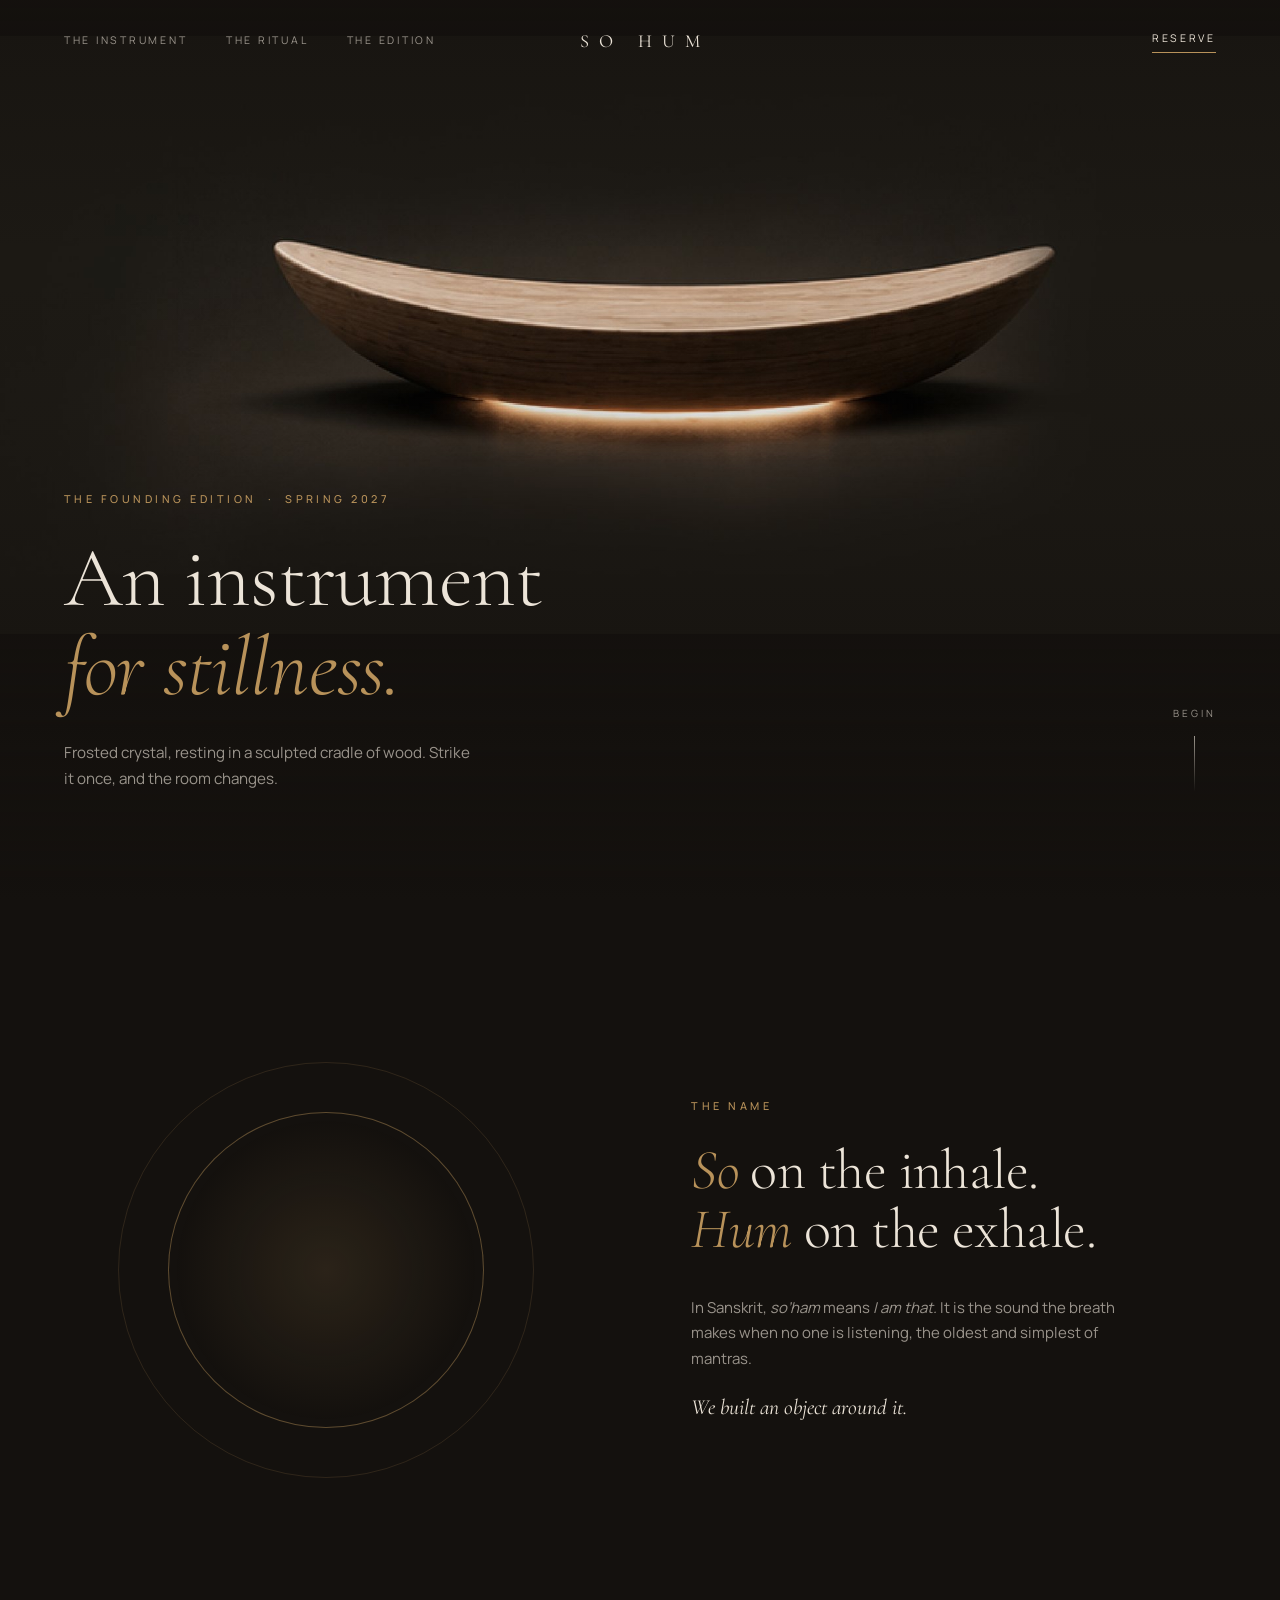
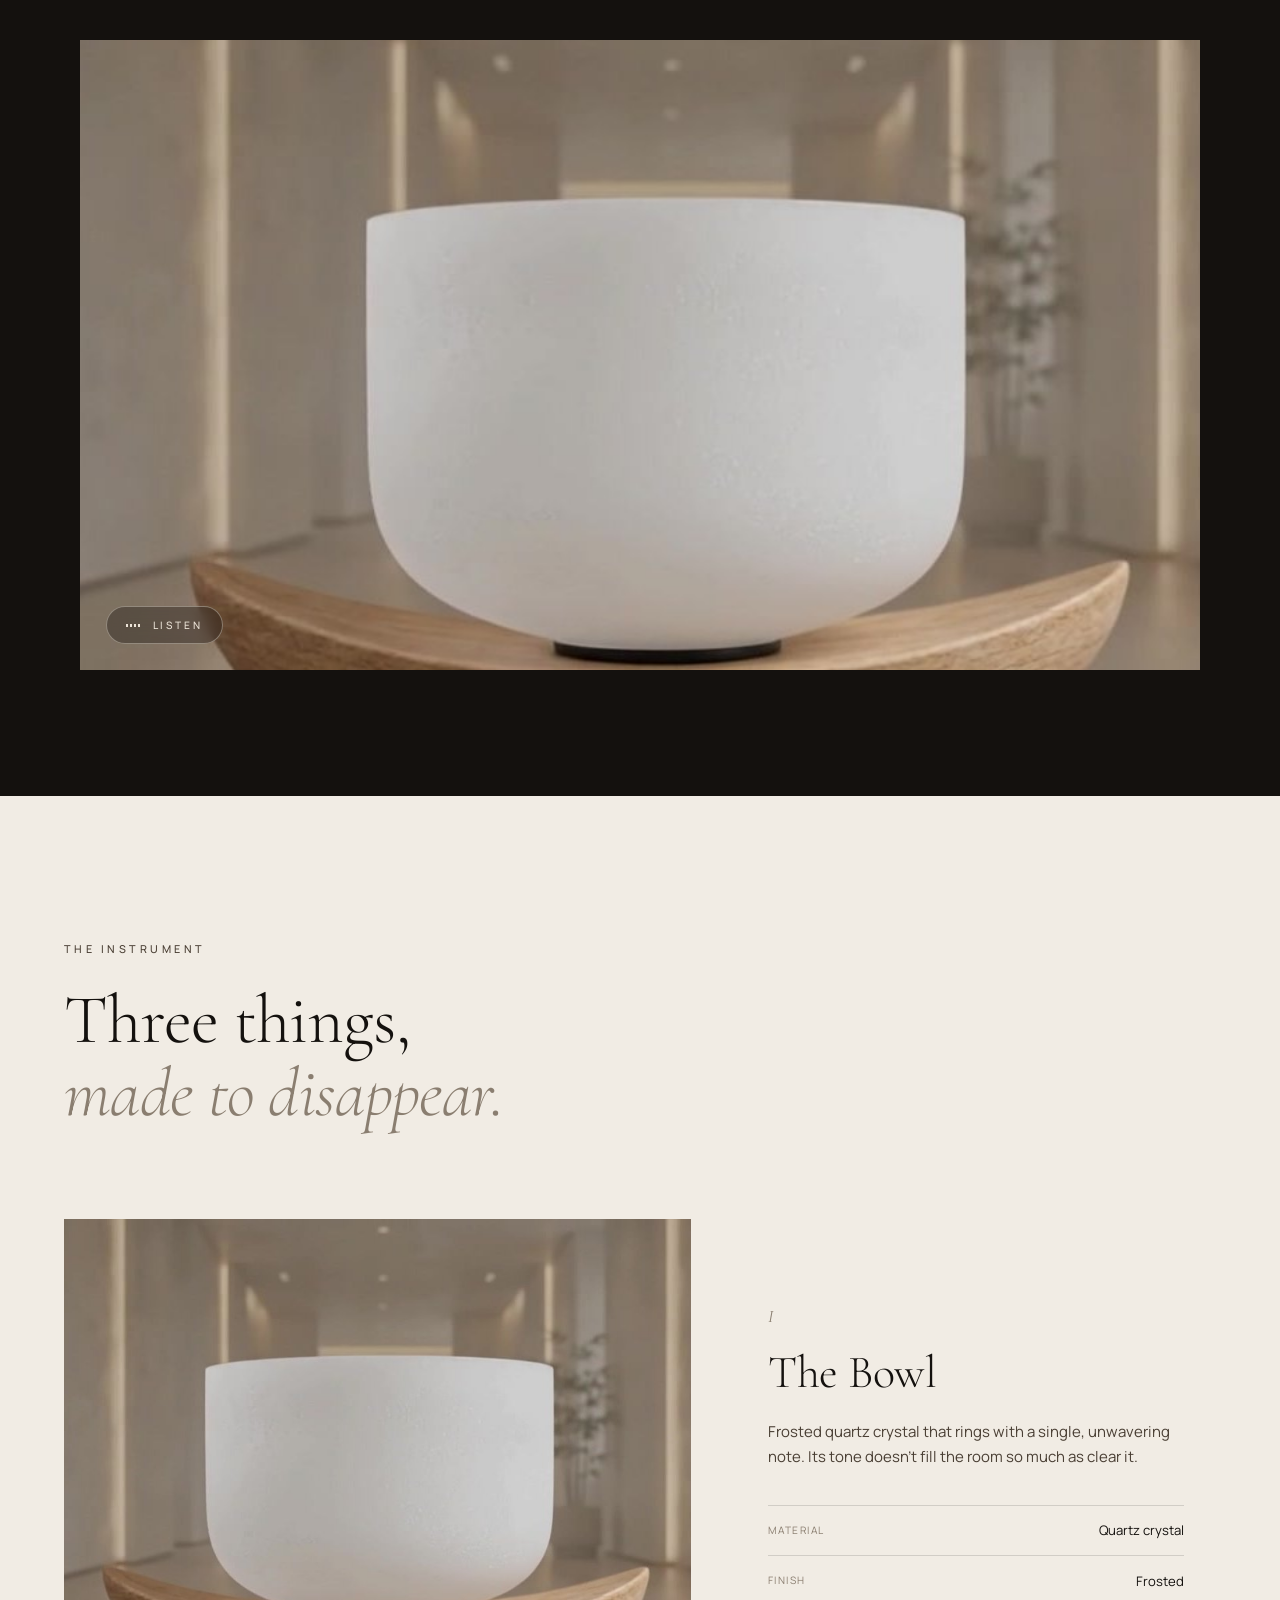
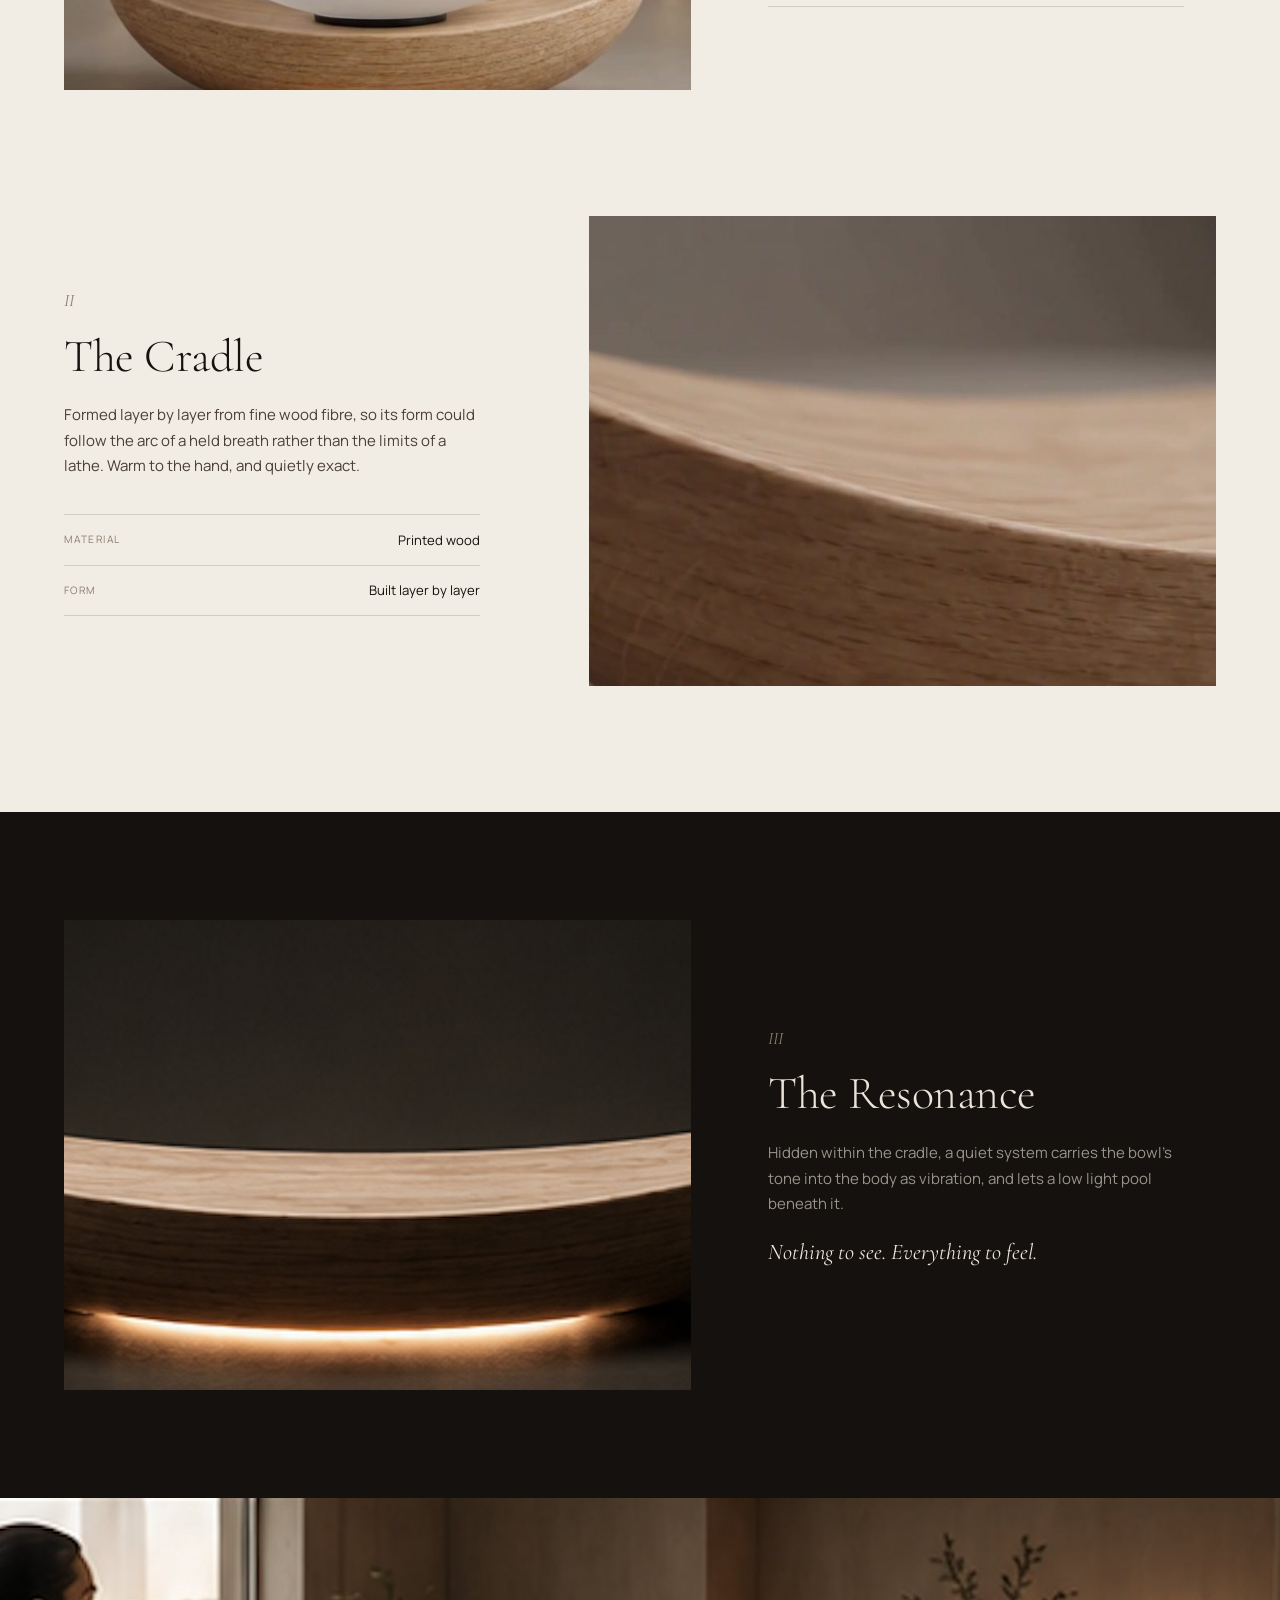
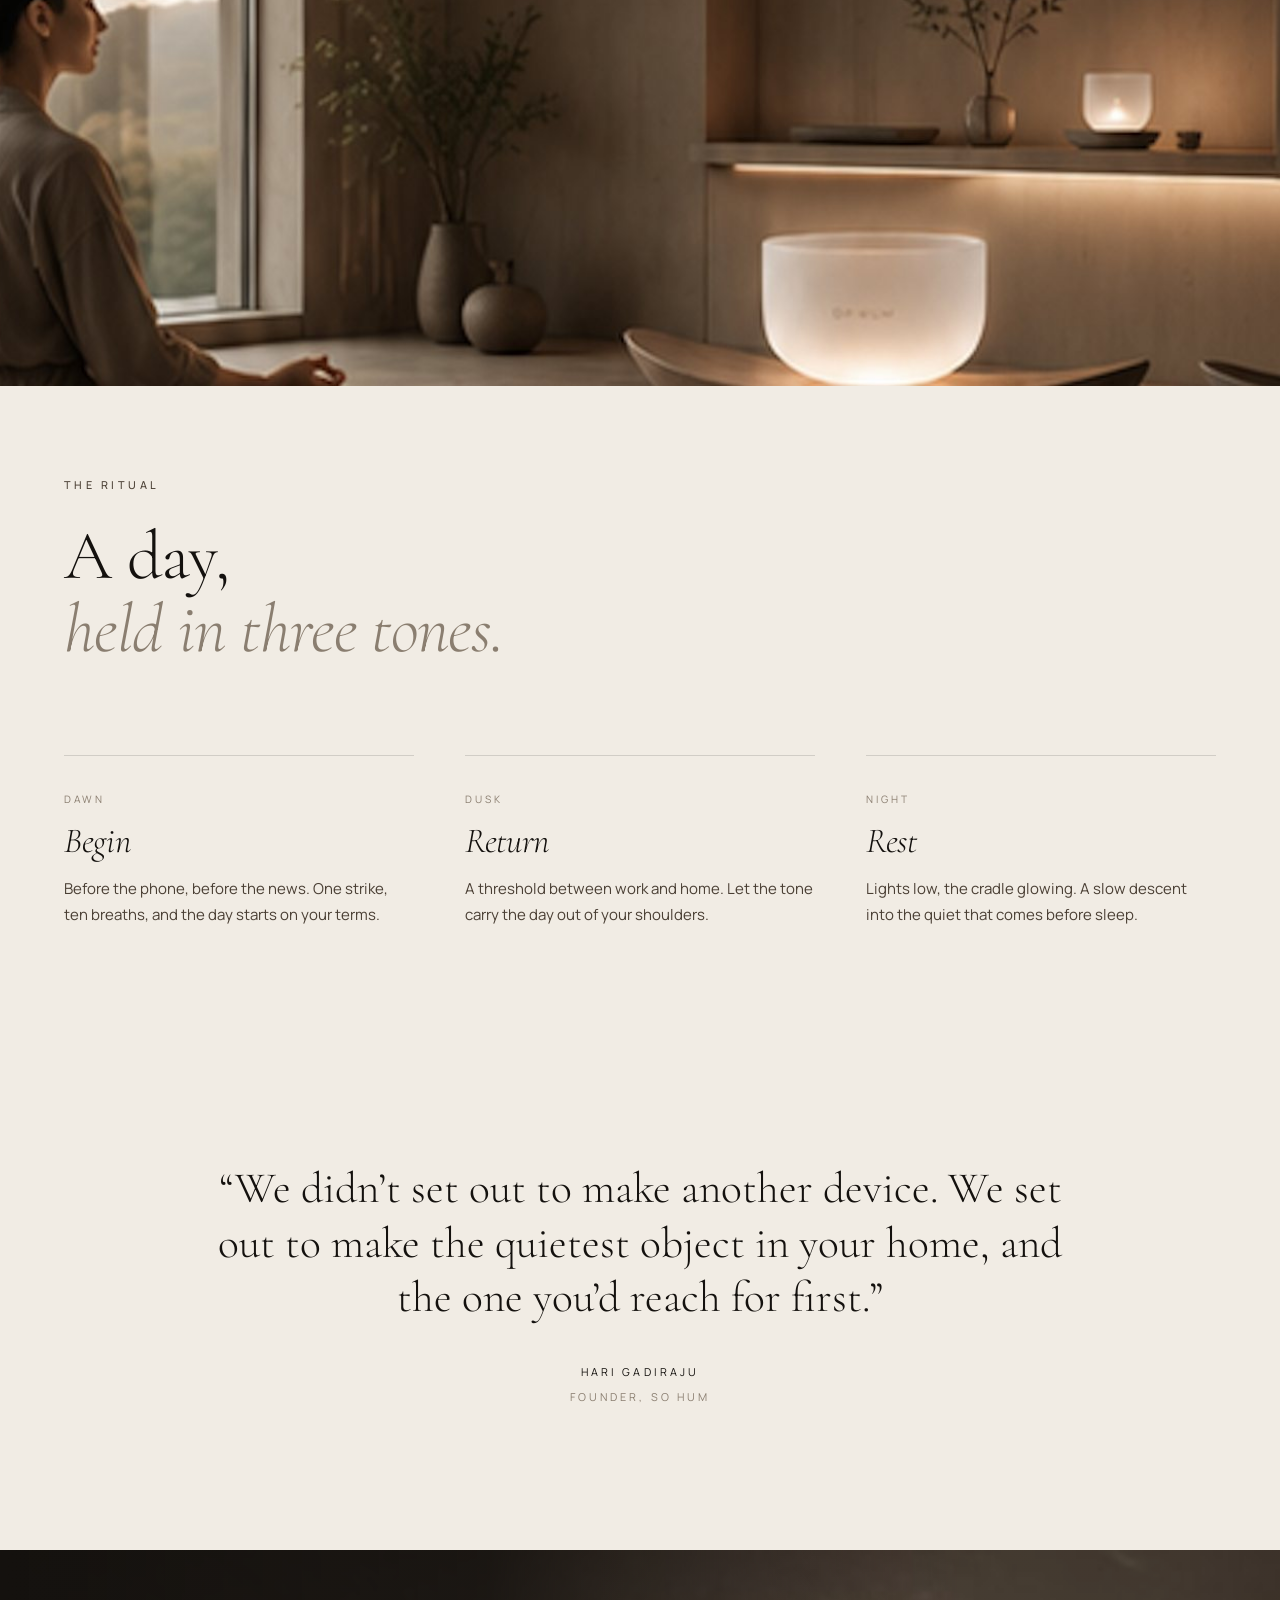
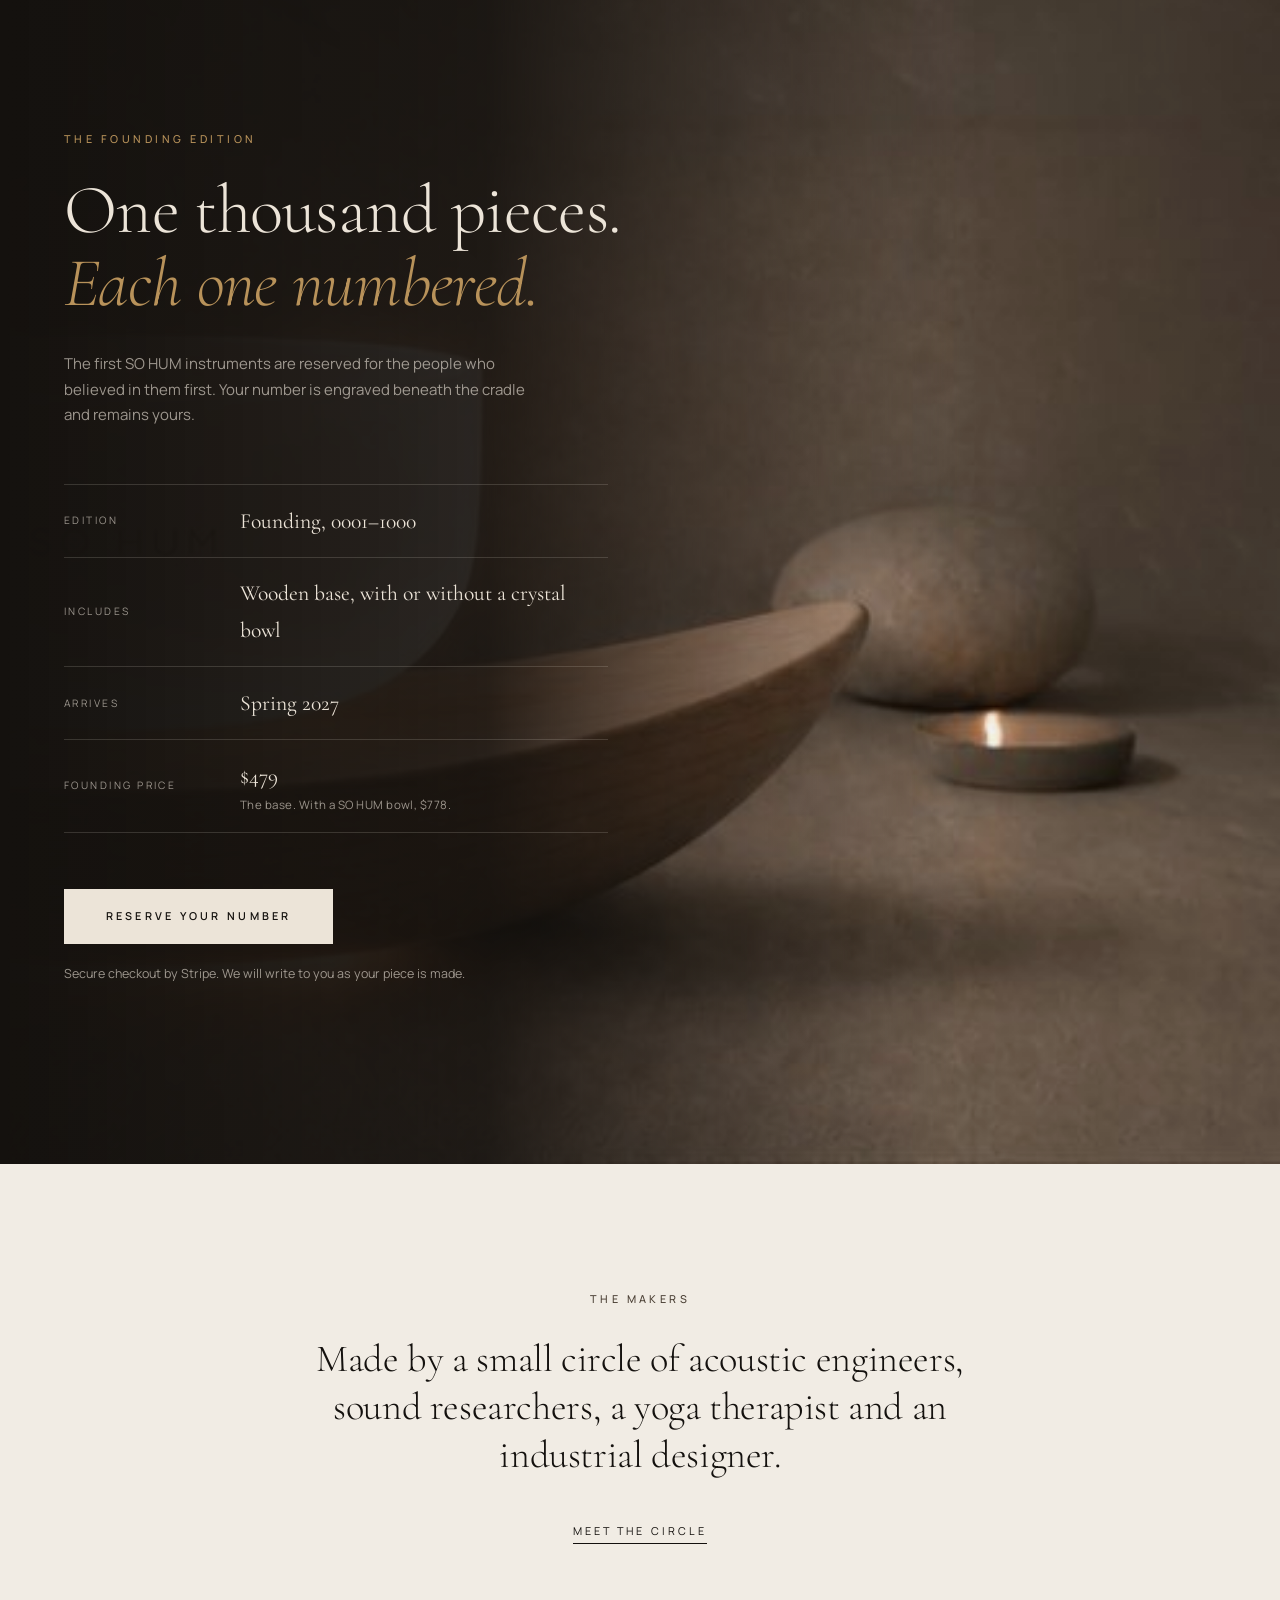
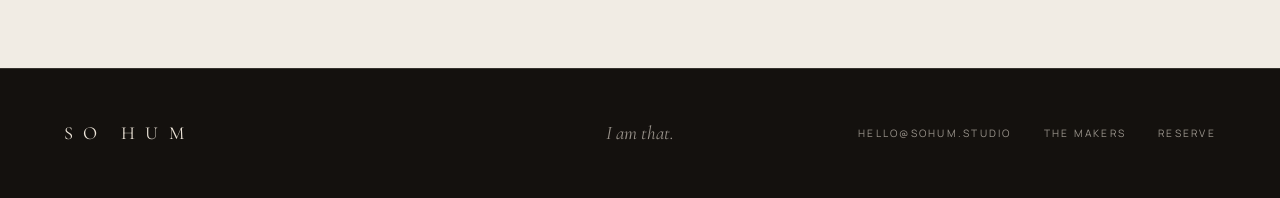
==== commit ff3968cc: "Offer the base alone or with a bowl when reserving Reserving on the homepage now opens a choice betw" ====
--- a/index.html
+++ b/index.html
@@ -25,7 +25,7 @@
         <a href="#edition">The Edition</a>
       </nav>
       <a href="#top" class="wordmark" aria-label="SO HUM home">SO&nbsp;HUM</a>
-      <a class="nav-reserve" href="https://book.stripe.com/8x23cwetEdEQ4mKaBl9bO00">Reserve</a>
+      <a class="nav-reserve" href="#edition" data-reserve>Reserve</a>
     </header>
 
     <main id="top">
@@ -194,13 +194,13 @@
 
           <dl class="ledger reveal">
             <div><dt>Edition</dt><dd>Founding, 0001–1000</dd></div>
-            <div><dt>Includes</dt><dd>Crystal bowl &amp; wooden cradle</dd></div>
+            <div><dt>Includes</dt><dd>Wooden base, with or without a crystal bowl</dd></div>
             <div><dt>Arrives</dt><dd>Spring 2027</dd></div>
-            <div><dt>Founding price</dt><dd>$479 <small>General release $699</small></dd></div>
+            <div><dt>Founding price</dt><dd>$479 <small>The base. With a SO HUM bowl, $778.</small></dd></div>
           </dl>
 
           <div class="edition-cta reveal">
-            <a class="reserve" href="https://book.stripe.com/8x23cwetEdEQ4mKaBl9bO00">Reserve your number</a>
+            <a class="reserve" href="https://book.stripe.com/8x23cwetEdEQ4mKaBl9bO00" data-reserve>Reserve your number</a>
             <p class="edition-note">Secure checkout by Stripe. We will write to you as your piece is made.</p>
           </div>
         </div>
@@ -224,6 +224,40 @@
       </nav>
     </footer>
 
+    <dialog class="chooser" id="chooser" aria-labelledby="chooser-title">
+      <form method="dialog" class="chooser-inner">
+        <button class="chooser-close" type="submit" value="cancel" aria-label="Close">&times;</button>
+        <p class="kicker">The Founding Edition</p>
+        <h2 id="chooser-title">Choose <em>your instrument.</em></h2>
+
+        <fieldset class="chooser-options">
+          <legend class="visually-hidden">Choose what to reserve</legend>
+          <label class="chooser-option">
+            <input type="radio" name="edition" value="baseBowl" checked />
+            <span class="chooser-option-body">
+              <span class="chooser-option-name">The Base &amp; Bowl</span>
+              <span class="chooser-option-note">The sculpted base with a SO HUM frosted crystal bowl, ready from the first strike.</span>
+              <span class="chooser-option-soon" hidden>Available soon</span>
+            </span>
+            <span class="chooser-option-price">$778</span>
+          </label>
+          <label class="chooser-option">
+            <input type="radio" name="edition" value="base" />
+            <span class="chooser-option-body">
+              <span class="chooser-option-name">The Base</span>
+              <span class="chooser-option-note">The sculpted base and its hidden resonance system. Rest any crystal bowl on it, including one you already own.</span>
+              <span class="chooser-option-soon" hidden>Available soon</span>
+            </span>
+            <span class="chooser-option-price">$479</span>
+          </label>
+        </fieldset>
+
+        <p class="chooser-note">Founding price. Numbered 0001–1000. Arrives Spring 2027.</p>
+        <button class="reserve chooser-continue" type="button" id="chooser-continue">Continue to checkout</button>
+        <p class="edition-note">Secure checkout by Stripe.</p>
+      </form>
+    </dialog>
+
     <script src="/home.js"></script>
   </body>
 </html>
--- a/home.css
+++ b/home.css
@@ -561,6 +561,7 @@
 
 .ritual-media {
   margin: 0 0 clamp(4rem, 10vh, 7rem);
+  width: 100%;
   aspect-ratio: 21 / 8;
   min-height: 18rem;
   overflow: hidden;
@@ -916,3 +917,864 @@
     opacity: 1;
   }
 }
+
+/* Makers page */
+
+.hero--page {
+  min-height: 78svh;
+  padding-top: 9rem;
+  background: radial-gradient(ellipse at 70% 0%, rgba(184, 146, 90, 0.12) 0%, rgba(20, 17, 14, 0) 60%);
+}
+
+.hero--page .hero-sub {
+  max-width: 34rem;
+}
+
+.roster {
+  background: var(--bone);
+  color: var(--ink);
+  padding: clamp(5rem, 12vh, 8rem) var(--gutter);
+}
+
+.roster ul {
+  list-style: none;
+  margin: 0 auto;
+  padding: 0;
+  max-width: 1320px;
+  border-top: 1px solid var(--hairline);
+}
+
+.roster li {
+  display: grid;
+  grid-template-columns: 5fr 3fr 4fr;
+  align-items: baseline;
+  gap: clamp(1rem, 3vw, 3rem);
+  padding: clamp(1.8rem, 4vh, 2.6rem) 0;
+  border-bottom: 1px solid var(--hairline);
+}
+
+.roster h2 {
+  font-size: clamp(2rem, 3.6vw, 3.2rem);
+}
+
+.roster-role {
+  margin: 0;
+  font-size: 0.66rem;
+  letter-spacing: 0.26em;
+  text-transform: uppercase;
+  color: var(--umber);
+}
+
+.roster-note {
+  margin: 0;
+  color: var(--umber);
+  max-width: 26rem;
+}
+
+.invite {
+  display: grid;
+  grid-template-columns: 7fr 5fr;
+  align-items: center;
+  gap: clamp(2.5rem, 6vw, 6rem);
+  max-width: calc(1320px + var(--gutter) * 2);
+  margin: 0 auto;
+  padding: clamp(6rem, 14vh, 10rem) var(--gutter);
+}
+
+.invite-media {
+  margin: 0;
+  overflow: hidden;
+  aspect-ratio: 4 / 3;
+  background: var(--night);
+}
+
+.invite-media img {
+  width: 100%;
+  height: 100%;
+  object-fit: cover;
+}
+
+.invite h2 {
+  font-size: clamp(2.4rem, 4.4vw, 3.8rem);
+  margin-bottom: 1.6rem;
+}
+
+.invite-copy p:not(.kicker) {
+  color: var(--on-dark-soft);
+  margin: 0 0 2.4rem;
+}
+
+@media (max-width: 860px) {
+  .hero--page {
+    min-height: 70svh;
+  }
+
+  .roster li,
+  .invite {
+    grid-template-columns: 1fr;
+  }
+
+  .roster li {
+    gap: 0.6rem;
+  }
+}
+
+/* Founding member page */
+
+button.reserve,
+button.text-link {
+  border: 0;
+  background: none;
+  font-family: var(--sans);
+  cursor: pointer;
+  color: inherit;
+}
+
+button.reserve {
+  background: var(--on-dark);
+  color: var(--ink);
+}
+
+button.text-link {
+  border-bottom: 1px solid currentColor;
+  padding: 0 0 0.3rem;
+}
+
+.reserve:focus-visible,
+.text-link:focus-visible {
+  outline: 1px solid var(--brass);
+  outline-offset: 4px;
+}
+
+.visually-hidden {
+  position: absolute;
+  width: 1px;
+  height: 1px;
+  overflow: hidden;
+  clip: rect(0 0 0 0);
+  white-space: nowrap;
+}
+
+.member {
+  justify-content: space-between;
+  gap: 2rem;
+}
+
+.member h1 span,
+.member h1 em {
+  display: block;
+}
+
+.member h1 em {
+  font-size: 0.5em;
+  line-height: 1.2;
+  margin-top: 0.6rem;
+}
+
+.member-actions {
+  display: flex;
+  flex-wrap: wrap;
+  align-items: center;
+  gap: 1.6rem 2.4rem;
+  margin-top: 2.6rem;
+}
+
+.member-number {
+  margin: 0;
+  font-family: var(--serif);
+  font-weight: 300;
+  font-size: clamp(5rem, 14vw, 13rem);
+  line-height: 0.8;
+  color: rgba(236, 228, 216, 0.14);
+  font-variant-numeric: lining-nums tabular-nums;
+}
+
+.member-number span:first-child {
+  font-size: 0.22em;
+  font-style: italic;
+  color: var(--brass);
+  margin-right: 0.15em;
+}
+
+.certificate-wrap {
+  background: var(--bone);
+  color: var(--ink);
+  padding: clamp(6rem, 14vh, 9rem) var(--gutter);
+  display: grid;
+  justify-items: center;
+  gap: 2.4rem;
+}
+
+.certificate {
+  width: min(100%, 44rem);
+  padding: clamp(2.4rem, 6vw, 4.5rem) clamp(1.6rem, 6vw, 4.5rem);
+  text-align: center;
+  background: #f8f5f0;
+  outline: 1px solid var(--hairline);
+  outline-offset: -12px;
+  border: 1px solid var(--hairline);
+  box-shadow: 0 30px 60px -40px rgba(20, 17, 14, 0.35);
+}
+
+.certificate p {
+  margin: 0;
+}
+
+.certificate-mark {
+  display: block;
+  justify-self: auto;
+  margin-right: 0;
+  padding-left: 0.55em;
+  color: var(--ink);
+  font-size: 1rem;
+  margin-bottom: 2.6rem !important;
+}
+
+.certificate-lead {
+  font-family: var(--serif);
+  font-style: italic;
+  font-size: 1.2rem;
+  color: var(--stone);
+}
+
+.certificate-name {
+  font-family: var(--serif);
+  font-weight: 300;
+  font-size: clamp(2.4rem, 6vw, 3.8rem);
+  line-height: 1.1;
+  margin: 1rem 0 1.4rem !important;
+  text-wrap: balance;
+}
+
+.certificate-body {
+  max-width: 28rem;
+  margin: 0 auto !important;
+  color: var(--umber);
+}
+
+.certificate-foot {
+  display: flex;
+  justify-content: space-between;
+  gap: 1.5rem;
+  margin-top: 3rem;
+  padding-top: 1.4rem;
+  border-top: 1px solid var(--hairline);
+  text-align: left;
+}
+
+.certificate-foot p {
+  display: grid;
+  gap: 0.2rem;
+}
+
+.certificate-foot span:first-child {
+  font-size: 0.6rem;
+  letter-spacing: 0.26em;
+  text-transform: uppercase;
+  color: var(--stone);
+}
+
+.certificate-foot em {
+  font-family: var(--serif);
+  font-size: 1.2rem;
+}
+
+.certificate-actions {
+  display: flex;
+  flex-wrap: wrap;
+  justify-content: center;
+  gap: 1.2rem 2.4rem;
+}
+
+.certificate-actions .text-link {
+  color: var(--ink);
+}
+
+.founder-note {
+  padding: clamp(6rem, 14vh, 9rem) var(--gutter);
+  max-width: calc(46rem + var(--gutter) * 2);
+  margin: 0 auto;
+}
+
+.founder-note blockquote {
+  margin: 0;
+}
+
+.founder-note blockquote p {
+  margin: 0 0 1.4rem;
+  font-family: var(--serif);
+  font-weight: 300;
+  font-size: clamp(1.5rem, 2.6vw, 2.1rem);
+  line-height: 1.35;
+}
+
+.founder-note blockquote p:nth-child(2) {
+  color: var(--on-dark-soft);
+}
+
+.founder-note footer {
+  margin-top: 2.2rem;
+  font-family: var(--serif);
+  font-style: italic;
+  font-size: 1.6rem;
+}
+
+.founder-note footer span {
+  display: block;
+  font-family: var(--sans);
+  font-style: normal;
+  font-size: 0.64rem;
+  letter-spacing: 0.26em;
+  text-transform: uppercase;
+  color: var(--on-dark-soft);
+}
+
+.helped {
+  background: var(--bone);
+  color: var(--ink);
+  padding: clamp(6rem, 14vh, 9rem) var(--gutter);
+}
+
+.helped .kicker {
+  color: var(--umber);
+}
+
+.helped h2 em {
+  color: var(--stone);
+}
+
+.helped-grid {
+  list-style: none;
+  margin: 0 auto;
+  padding: 0;
+  max-width: 1320px;
+  display: grid;
+  grid-template-columns: repeat(3, minmax(0, 1fr));
+  gap: clamp(1.6rem, 3vw, 3rem);
+}
+
+.helped-grid img {
+  width: 100%;
+  aspect-ratio: 4 / 3;
+  object-fit: cover;
+  margin-bottom: 1.4rem;
+}
+
+.helped-grid h3 {
+  font-size: 1.9rem;
+  margin-bottom: 0.6rem;
+}
+
+.helped-grid p {
+  margin: 0;
+  color: var(--umber);
+}
+
+.member-status {
+  padding: clamp(6rem, 14vh, 9rem) var(--gutter);
+}
+
+.member-status-inner {
+  max-width: 1320px;
+  margin: 0 auto;
+  display: grid;
+  grid-template-columns: 1fr 1fr;
+  gap: clamp(2.5rem, 6vw, 6rem);
+}
+
+.member-status h2 {
+  font-size: clamp(2.4rem, 4.4vw, 3.8rem);
+}
+
+.member-status .ledger {
+  margin-bottom: 1.8rem;
+}
+
+.member-status .ledger dd {
+  font-variant-numeric: lining-nums;
+}
+
+.member-status-note {
+  margin: 0;
+  font-size: 0.85rem;
+  color: var(--on-dark-soft);
+}
+
+.wall {
+  background: var(--bone);
+  color: var(--ink);
+  padding: clamp(6rem, 14vh, 9rem) var(--gutter);
+  text-align: center;
+}
+
+.wall .kicker {
+  color: var(--umber);
+}
+
+.wall h2 {
+  font-size: clamp(2.2rem, 4vw, 3.4rem);
+  margin-bottom: 1.6rem;
+}
+
+.wall h2 em {
+  color: var(--stone);
+}
+
+.wall-lede {
+  max-width: 32rem;
+  margin: 0 auto 3rem;
+  color: var(--umber);
+}
+
+.wall-meter {
+  max-width: 34rem;
+  margin: 0 auto 3.4rem;
+}
+
+.wall-progress-text {
+  margin: 0 0 0.9rem;
+  font-family: var(--serif);
+  font-size: 1.35rem;
+  font-variant-numeric: lining-nums tabular-nums;
+}
+
+.wall-progress {
+  height: 1px;
+  background: var(--hairline);
+}
+
+.wall-progress-fill {
+  display: block;
+  height: 3px;
+  margin-top: -1px;
+  min-width: 3px;
+  background: var(--brass);
+}
+
+.wall-share {
+  display: flex;
+  flex-wrap: wrap;
+  justify-content: center;
+  align-items: baseline;
+  gap: 1rem 2rem;
+}
+
+.wall-share span {
+  font-size: 0.66rem;
+  letter-spacing: 0.26em;
+  text-transform: uppercase;
+  color: var(--stone);
+}
+
+.wall-share .text-link {
+  color: var(--ink);
+}
+
+.copy-toast {
+  position: fixed;
+  left: 50%;
+  bottom: 2rem;
+  z-index: 30;
+  padding: 0.9rem 1.4rem;
+  background: var(--on-dark);
+  color: var(--ink);
+  font-size: 0.8rem;
+  transform: translate(-50%, 1rem);
+  opacity: 0;
+  pointer-events: none;
+  transition: opacity 0.4s var(--ease), transform 0.4s var(--ease);
+}
+
+.copy-toast.show {
+  opacity: 1;
+  transform: translate(-50%, 0);
+}
+
+@media (max-width: 860px) {
+  .member {
+    flex-direction: column-reverse;
+    align-items: flex-start;
+    justify-content: flex-end;
+  }
+
+  .helped-grid,
+  .member-status-inner {
+    grid-template-columns: 1fr;
+  }
+
+  .certificate-foot {
+    flex-direction: column;
+    text-align: center;
+  }
+}
+
+[hidden] {
+  display: none !important;
+}
+
+main,
+.foot {
+  transition: opacity 0.8s var(--ease);
+}
+
+.is-loading main,
+.is-loading .foot {
+  opacity: 0;
+}
+
+.member-missing {
+  min-height: 100svh;
+  display: flex;
+  flex-direction: column;
+  justify-content: center;
+  align-items: flex-start;
+  padding: 8rem var(--gutter);
+  max-width: calc(44rem + var(--gutter) * 2);
+}
+
+.member-missing h1 {
+  font-size: clamp(2.8rem, 6vw, 5rem);
+  margin-bottom: 2rem;
+}
+
+.member-missing p:not(.kicker) {
+  margin: 0 0 1rem;
+  color: var(--on-dark-soft);
+}
+
+.member-missing .text-link {
+  margin-top: 1.6rem;
+}
+
+/* Studio page */
+
+.studio-hero .hero-media {
+  background-image: url("/assets/concept/room.jpg");
+  background-size: max(100%, 190vh) auto;
+  background-position: 50% 0;
+  /* The photograph is a wide strip (about 4:1); fade it out well before its lower edge. */
+  -webkit-mask-image: linear-gradient(#000 0, #000 calc(max(25vw, 47.5vh) * 0.55), transparent calc(max(25vw, 47.5vh) * 0.95));
+  mask-image: linear-gradient(#000 0, #000 calc(max(25vw, 47.5vh) * 0.55), transparent calc(max(25vw, 47.5vh) * 0.95));
+}
+
+.ensemble {
+  display: grid;
+  grid-template-columns: 5fr 6fr;
+  align-items: center;
+  gap: clamp(3rem, 8vw, 8rem);
+  max-width: calc(1320px + var(--gutter) * 2);
+  margin: 0 auto;
+  padding: clamp(7rem, 16vh, 11rem) var(--gutter);
+}
+
+.ensemble-figure {
+  margin: 0;
+  width: min(100%, 30rem);
+  justify-self: center;
+}
+
+.ensemble-figure svg {
+  display: block;
+  width: 100%;
+  height: auto;
+  overflow: visible;
+}
+
+.ensemble-lines line {
+  stroke: var(--hairline-dark);
+  stroke-width: 1;
+}
+
+.ensemble-rings circle {
+  fill: var(--ink);
+  stroke: rgba(184, 146, 90, 0.35);
+  stroke-width: 1;
+  animation: ensemble-pulse 7s ease-in-out infinite;
+}
+
+.ensemble-hub {
+  fill: var(--night);
+  stroke: var(--brass);
+  stroke-width: 1;
+}
+
+.ensemble-hub-core {
+  fill: var(--brass);
+}
+
+/* One instrument after another takes the tone, once around the circle every seven seconds. */
+@keyframes ensemble-pulse {
+  0%, 22%, 100% {
+    stroke: rgba(184, 146, 90, 0.35);
+    fill: var(--ink);
+  }
+  8% {
+    stroke: var(--brass);
+    fill: rgba(184, 146, 90, 0.22);
+  }
+}
+
+.ensemble h2 {
+  font-size: clamp(2.4rem, 4.4vw, 3.8rem);
+  margin-bottom: 3rem;
+}
+
+.ensemble-parts {
+  list-style: none;
+  margin: 0;
+  padding: 0;
+  border-top: 1px solid var(--hairline-dark);
+}
+
+.ensemble-parts li {
+  display: grid;
+  grid-template-columns: 3.5rem 1fr;
+  column-gap: 1rem;
+  padding: 1.6rem 0;
+  border-bottom: 1px solid var(--hairline-dark);
+}
+
+.ensemble-parts .numeral {
+  grid-row: span 2;
+  color: var(--brass);
+  margin: 0.35rem 0 0;
+}
+
+.ensemble-parts h3 {
+  font-size: 1.9rem;
+  margin-bottom: 0.4rem;
+}
+
+.ensemble-parts p {
+  margin: 0;
+  max-width: 30rem;
+  color: var(--on-dark-soft);
+}
+
+.studio-for {
+  background: var(--bone);
+  color: var(--ink);
+  padding: clamp(6rem, 14vh, 9rem) var(--gutter);
+}
+
+.studio-for .kicker {
+  color: var(--umber);
+}
+
+.studio-for h2 em {
+  color: var(--stone);
+}
+
+.studio-for-list {
+  list-style: none;
+  margin: 0 auto;
+  padding: 0;
+  max-width: 1320px;
+  display: grid;
+  grid-template-columns: repeat(3, minmax(0, 1fr));
+  gap: clamp(2rem, 4vw, 4rem);
+}
+
+.studio-for-list li {
+  border-top: 1px solid var(--hairline);
+  padding-top: 1.8rem;
+}
+
+.studio-for-list h3 {
+  font-size: 2rem;
+  font-style: italic;
+  margin-bottom: 1rem;
+}
+
+.studio-for-list p {
+  margin: 0;
+  color: var(--umber);
+  max-width: 22rem;
+}
+
+.studio-plan {
+  padding: clamp(7rem, 16vh, 11rem) var(--gutter);
+  background: radial-gradient(ellipse at 85% 100%, rgba(184, 146, 90, 0.1) 0%, rgba(20, 17, 14, 0) 55%);
+}
+
+.studio-plan-inner {
+  max-width: 1320px;
+  margin: 0 auto;
+}
+
+.studio-plan h2 {
+  font-size: clamp(2.6rem, 5.4vw, 4.8rem);
+  margin-bottom: 2rem;
+}
+
+@media (max-width: 860px) {
+  .studio-hero .hero-media {
+    background-size: auto 46svh;
+    background-position: 50% 14%;
+    -webkit-mask-image: none;
+    mask-image: none;
+  }
+
+  .ensemble,
+  .studio-for-list {
+    grid-template-columns: 1fr;
+  }
+
+  .ensemble-figure {
+    width: min(80%, 22rem);
+  }
+}
+
+/* Reserve chooser */
+
+.chooser {
+  width: min(100% - 2rem, 36rem);
+  max-height: calc(100svh - 2rem);
+  padding: 0;
+  border: 1px solid var(--hairline-dark);
+  background: var(--night);
+  color: var(--on-dark);
+  overflow: auto;
+}
+
+.chooser::backdrop {
+  background: rgba(20, 17, 14, 0.72);
+  backdrop-filter: blur(6px);
+  -webkit-backdrop-filter: blur(6px);
+}
+
+.chooser[open] {
+  animation: chooser-in 0.6s var(--ease);
+}
+
+@keyframes chooser-in {
+  from {
+    opacity: 0;
+    transform: translateY(12px);
+  }
+}
+
+.chooser-inner {
+  position: relative;
+  padding: clamp(2rem, 6vw, 3.2rem);
+}
+
+.chooser-close {
+  position: absolute;
+  top: 1rem;
+  right: 1.2rem;
+  border: 0;
+  background: none;
+  color: var(--on-dark-soft);
+  font: 300 2rem/1 var(--serif);
+  cursor: pointer;
+}
+
+.chooser-close:hover,
+.chooser-close:focus-visible {
+  color: var(--on-dark);
+}
+
+.chooser h2 {
+  font-size: clamp(2.2rem, 6vw, 3rem);
+  margin-bottom: 2rem;
+}
+
+.chooser-options {
+  margin: 0 0 1.6rem;
+  padding: 0;
+  border: 0;
+  display: grid;
+  gap: 0.8rem;
+}
+
+.chooser-option {
+  display: grid;
+  grid-template-columns: auto 1fr auto;
+  align-items: start;
+  gap: 1rem;
+  padding: 1.3rem 1.2rem;
+  border: 1px solid var(--hairline-dark);
+  cursor: pointer;
+  transition: border-color 0.3s var(--ease), background 0.3s var(--ease);
+}
+
+.chooser-option:hover {
+  border-color: rgba(236, 228, 216, 0.35);
+}
+
+.chooser-option:has(input:checked) {
+  border-color: var(--brass);
+  background: rgba(184, 146, 90, 0.08);
+}
+
+.chooser-option:has(input:disabled) {
+  cursor: default;
+  opacity: 0.55;
+}
+
+.chooser-option:has(input:focus-visible) {
+  outline: 1px solid var(--brass);
+  outline-offset: 3px;
+}
+
+.chooser-option input {
+  appearance: none;
+  width: 1rem;
+  height: 1rem;
+  margin: 0.45rem 0 0;
+  border: 1px solid var(--on-dark-soft);
+  border-radius: 50%;
+}
+
+.chooser-option input:checked {
+  border-color: var(--brass);
+  background: radial-gradient(circle, var(--brass) 0 45%, transparent 50%);
+}
+
+.chooser-option-body {
+  display: grid;
+  gap: 0.35rem;
+  min-width: 0;
+}
+
+.chooser-option-name {
+  font-family: var(--serif);
+  font-size: 1.5rem;
+  line-height: 1.2;
+}
+
+.chooser-option-note {
+  font-size: 0.85rem;
+  color: var(--on-dark-soft);
+}
+
+.chooser-option-soon {
+  font-size: 0.62rem;
+  letter-spacing: 0.24em;
+  text-transform: uppercase;
+  color: var(--brass);
+}
+
+.chooser-option-price {
+  font-family: var(--serif);
+  font-size: 1.5rem;
+  line-height: 1.2;
+  font-variant-numeric: lining-nums;
+}
+
+.chooser-note {
+  margin: 0 0 1.8rem;
+  font-size: 0.8rem;
+  color: var(--on-dark-soft);
+}
+
+.chooser-continue {
+  width: 100%;
+  text-align: center;
+}
+
+.chooser-continue:disabled {
+  opacity: 0.5;
+  cursor: default;
+}
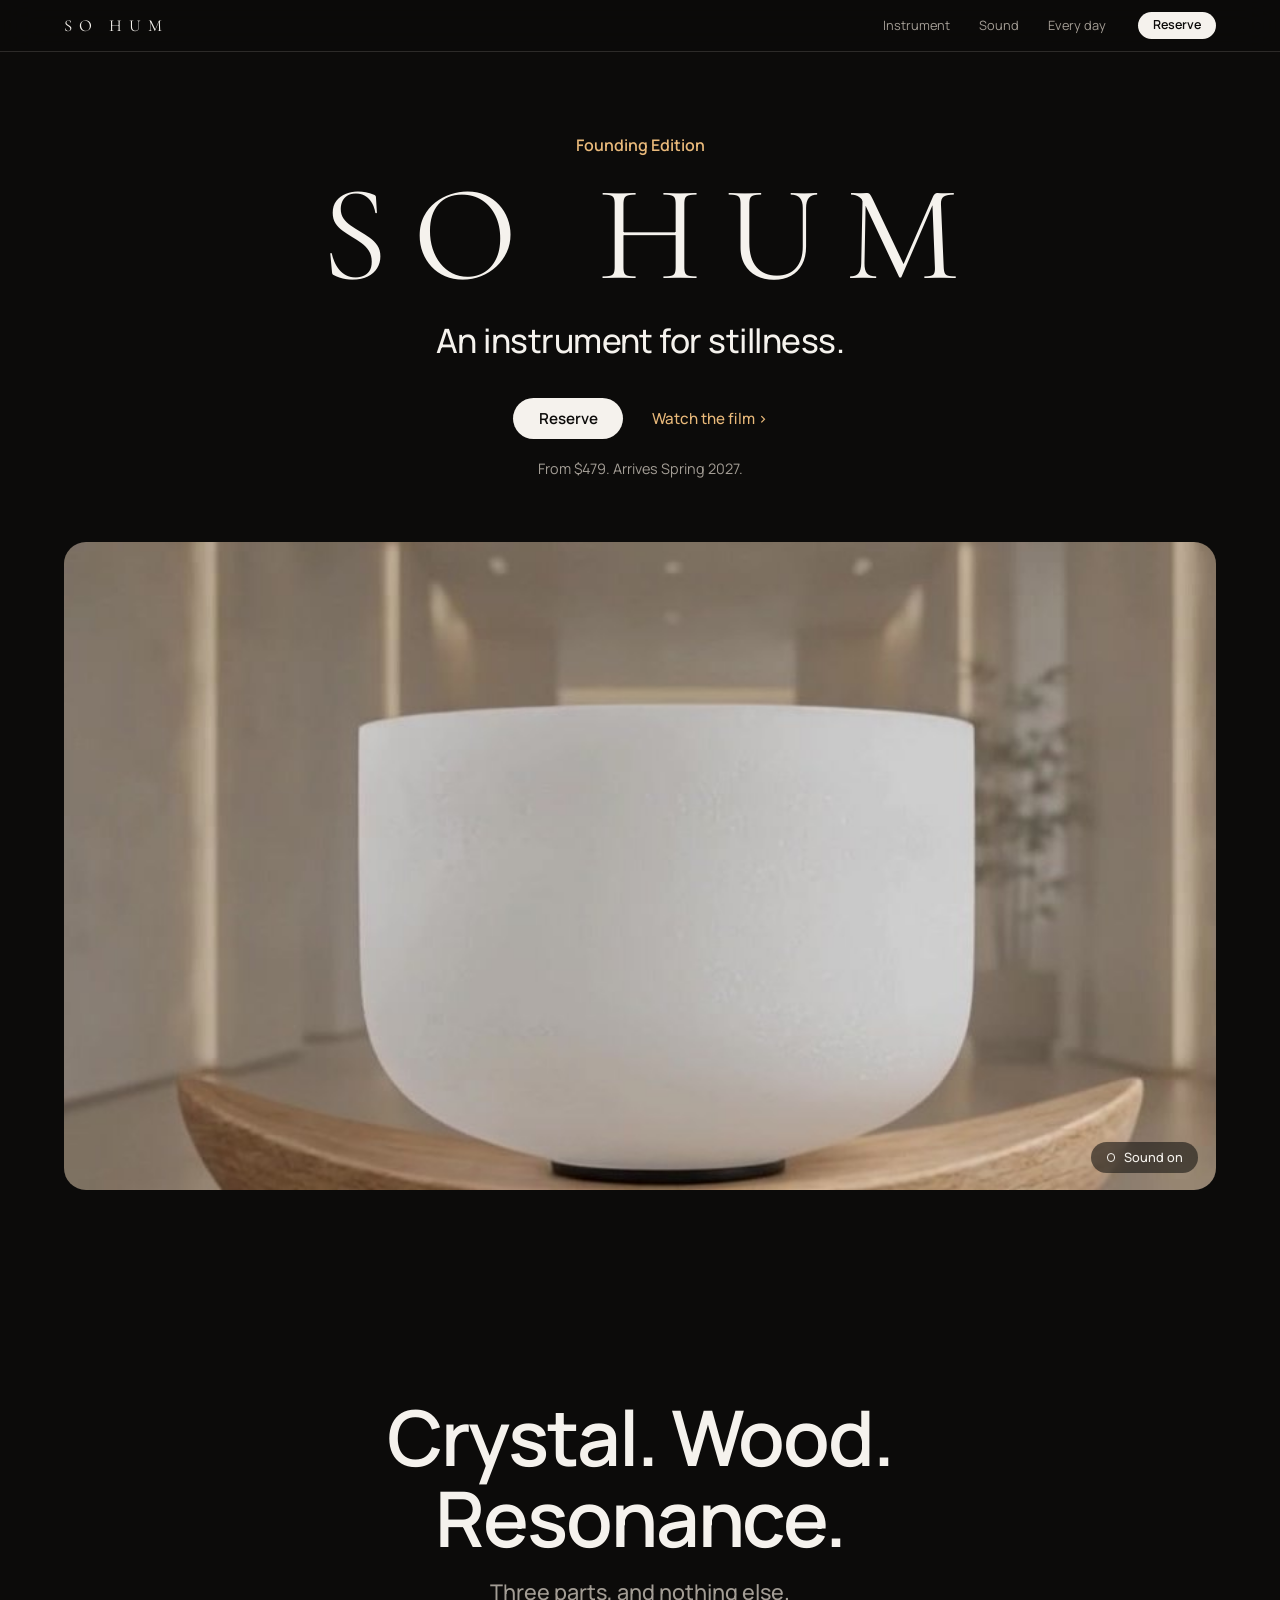
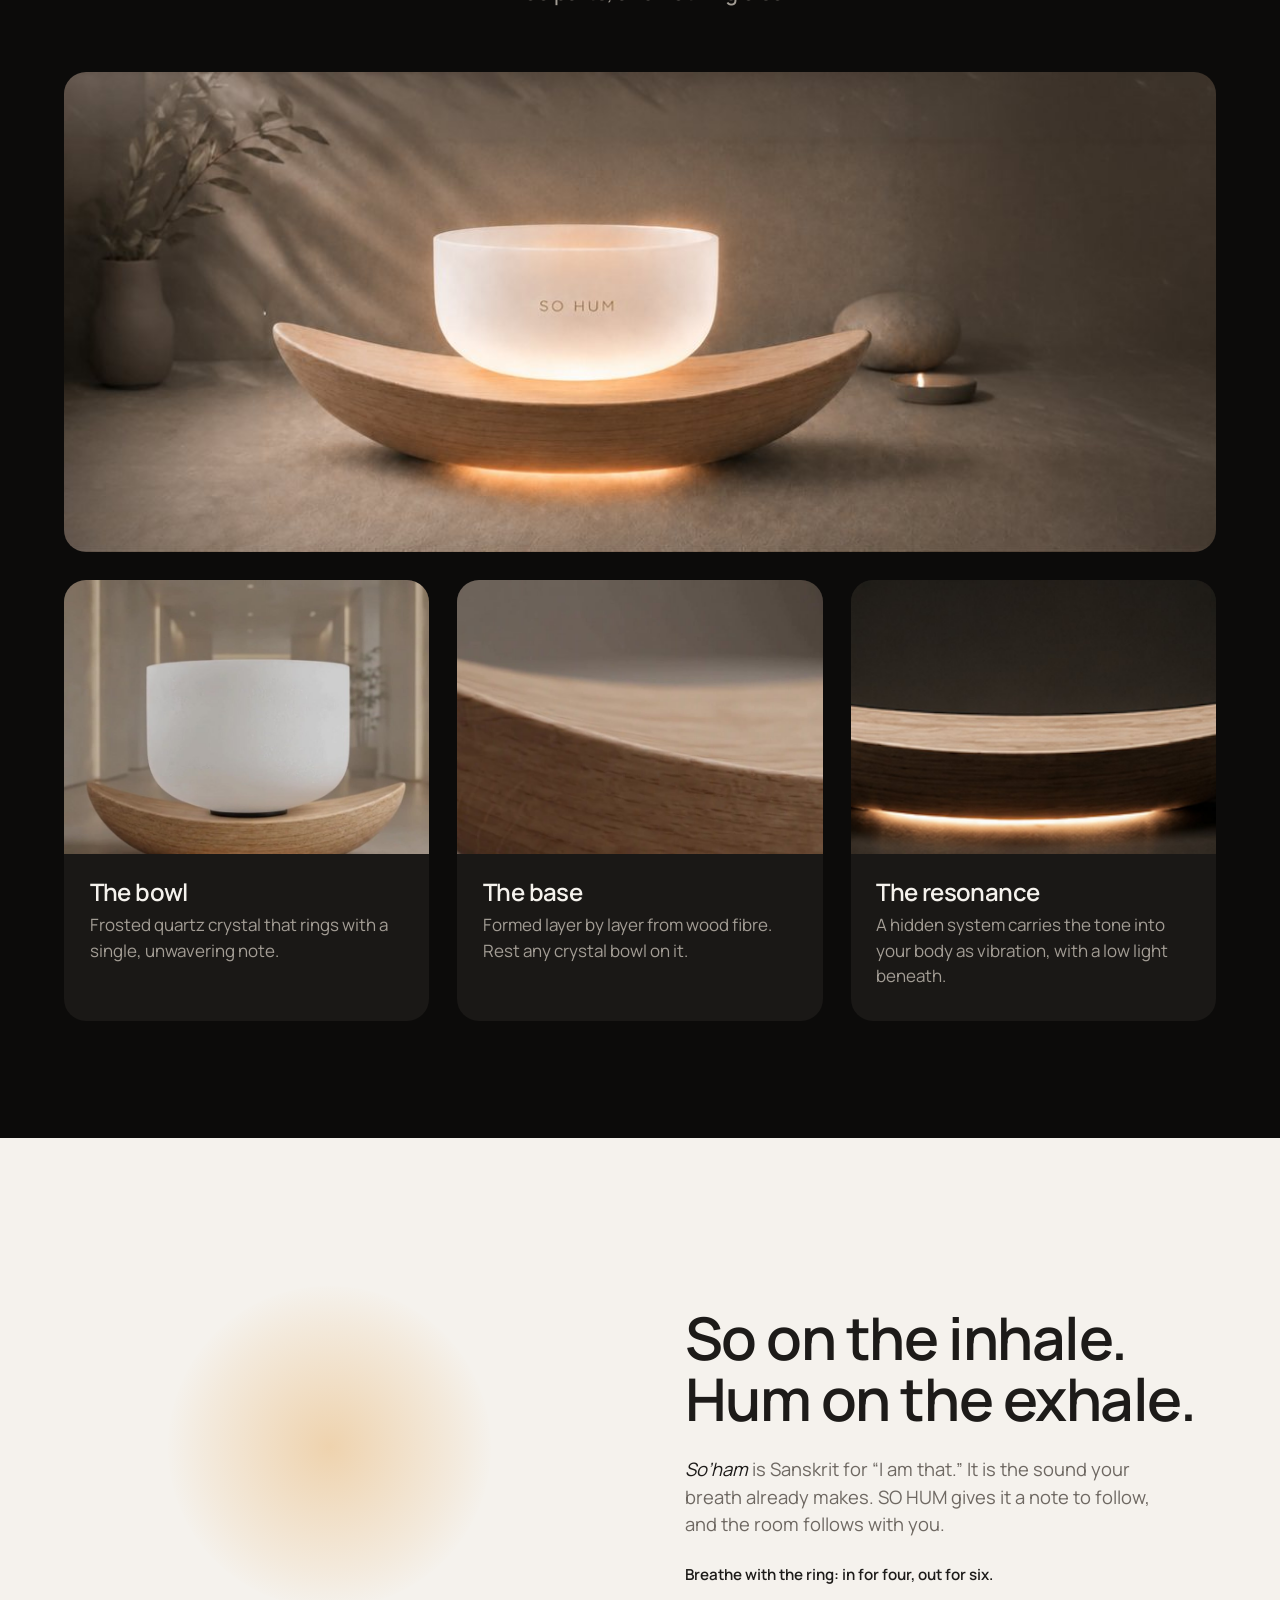
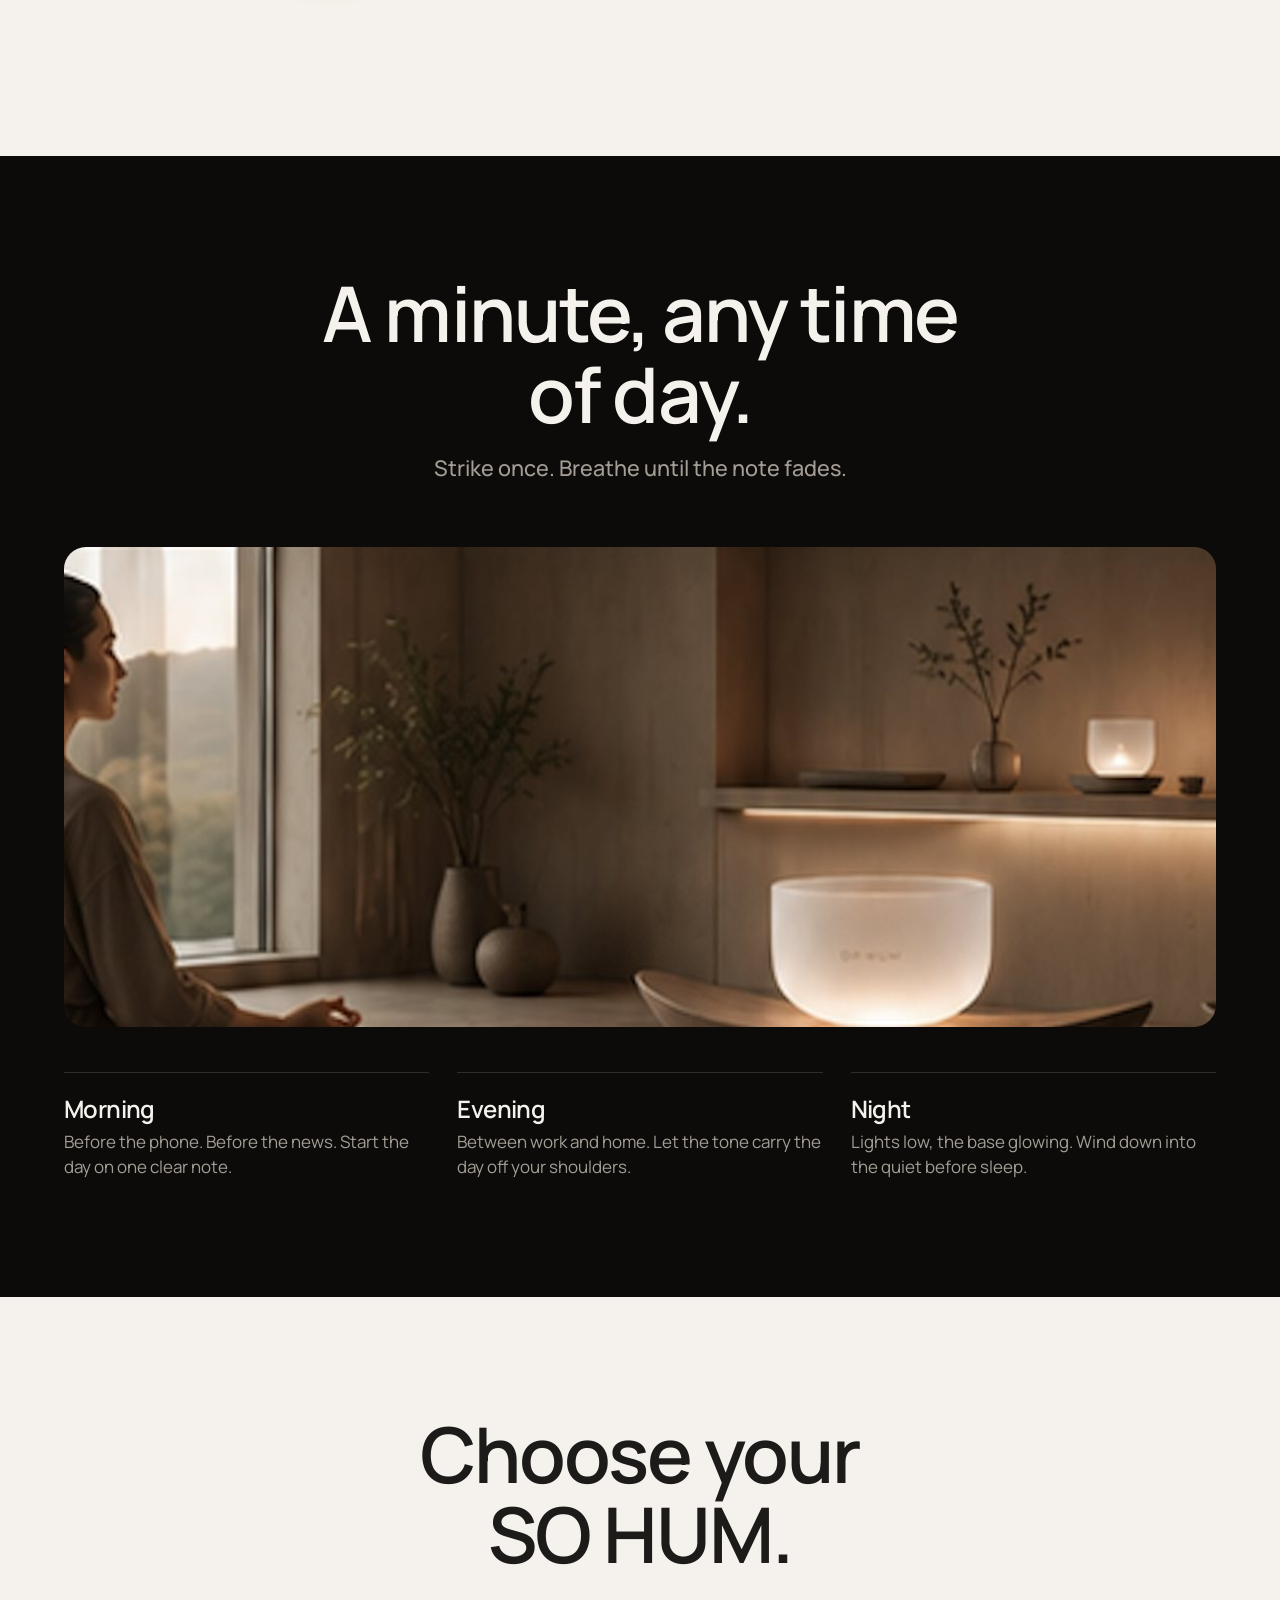
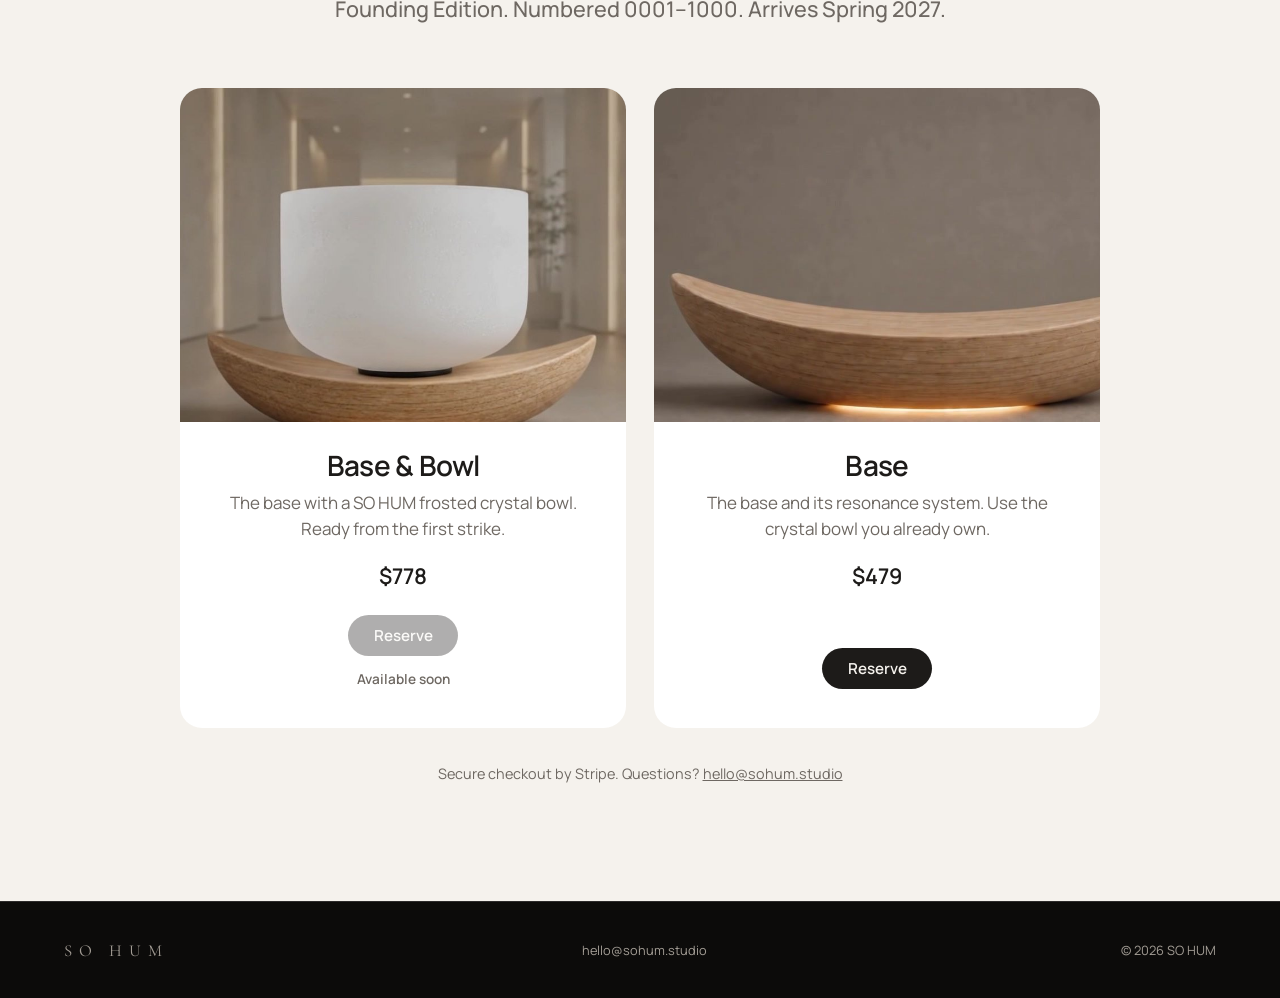
==== commit e36b9354: "Simplify the homepage into a product launch page Rebuilds the homepage around the film and three pil" ====
--- a/index.html
+++ b/index.html
@@ -3,261 +3,169 @@
   <head>
     <meta charset="UTF-8" />
     <meta name="viewport" content="width=device-width, initial-scale=1.0" />
-    <title>SO HUM — An Instrument for Stillness</title>
+    <title>SO HUM</title>
     <meta
       name="description"
-      content="Frosted crystal resting in a sculpted wooden cradle. The SO HUM Founding Edition — one thousand numbered pieces, arriving Spring 2027."
+      content="SO HUM is an instrument for stillness: a frosted crystal bowl on a sculpted base that carries its sound into the body. From $479. Arrives Spring 2027."
     />
-    <meta name="theme-color" content="#14110e" />
+    <meta property="og:title" content="SO HUM" />
+    <meta property="og:description" content="An instrument for stillness. From $479. Arrives Spring 2027." />
+    <meta property="og:image" content="https://sohum.studio/assets/concept/room.jpg" />
+    <meta name="theme-color" content="#0c0b0a" />
     <link rel="preconnect" href="https://fonts.googleapis.com" />
     <link rel="preconnect" href="https://fonts.gstatic.com" crossorigin />
     <link
-      href="https://fonts.googleapis.com/css2?family=Cormorant+Garamond:ital,wght@0,300;0,400;0,500;1,300;1,400&family=Manrope:wght@400;500;600&display=swap"
+      href="https://fonts.googleapis.com/css2?family=Cormorant+Garamond:wght@400&family=Manrope:wght@400;500;600;700&display=swap"
       rel="stylesheet"
     />
-    <link rel="stylesheet" href="/home.css" />
+    <link rel="stylesheet" href="/launch.css" />
   </head>
   <body>
-    <header class="nav" id="nav">
-      <nav class="nav-links" aria-label="Primary">
-        <a href="#instrument">The Instrument</a>
-        <a href="#ritual">The Ritual</a>
-        <a href="#edition">The Edition</a>
+    <header class="bar">
+      <a href="#top" class="bar-mark" aria-label="SO HUM home">SO HUM</a>
+      <nav class="bar-links" aria-label="Primary">
+        <a href="#instrument">Instrument</a>
+        <a href="#sound">Sound</a>
+        <a href="#daily">Every day</a>
       </nav>
-      <a href="#top" class="wordmark" aria-label="SO HUM home">SO&nbsp;HUM</a>
-      <a class="nav-reserve" href="#edition" data-reserve>Reserve</a>
+      <a class="pill pill--small" href="#reserve">Reserve</a>
     </header>
 
     <main id="top">
-      <!-- I. Arrival -->
-      <section class="hero" aria-labelledby="hero-title">
-        <div class="hero-media" aria-hidden="true"></div>
-        <div class="hero-copy">
-          <p class="kicker fade">The Founding Edition &nbsp;·&nbsp; Spring 2027</p>
-          <h1 id="hero-title" class="fade">An instrument<br /><em>for stillness.</em></h1>
-          <p class="hero-sub fade">
-            Frosted crystal, resting in a sculpted cradle of wood.
-            Strike it once, and the room changes.
-          </p>
+      <!-- Hero -->
+      <section class="hero">
+        <p class="eyebrow">Founding Edition</p>
+        <h1>SO HUM</h1>
+        <p class="hero-line">An instrument for stillness.</p>
+        <div class="hero-actions">
+          <a class="pill" href="#reserve">Reserve</a>
+          <button class="link-arrow" type="button" id="watch">Watch the film</button>
         </div>
-        <a class="scroll-cue" href="#meaning" aria-label="Begin">
-          <span>Begin</span>
-          <i aria-hidden="true"></i>
-        </a>
+        <p class="hero-meta">From $479. Arrives Spring 2027.</p>
+
+        <div class="film">
+          <video id="film" autoplay muted loop playsinline preload="metadata" poster="/assets/concept/bowl.jpg">
+            <source src="/assets/video-1184640254727251.mp4" type="video/mp4" />
+          </video>
+          <button class="sound-toggle" id="listen" type="button" aria-pressed="false">
+            <span class="sound-toggle-icon" aria-hidden="true"></span>
+            <span class="sound-toggle-label">Sound on</span>
+          </button>
+        </div>
       </section>
 
-      <!-- II. The name -->
-      <section class="meaning" id="meaning" aria-labelledby="meaning-title">
-        <div class="breath" aria-hidden="true">
-          <div class="breath-ring"></div>
-          <div class="breath-ring breath-ring--2"></div>
+      <!-- Pillar 1: the hardware -->
+      <section class="pillar pillar--dark" id="instrument" aria-labelledby="instrument-title">
+        <header class="pillar-head">
+          <h2 id="instrument-title">Crystal. Wood.<br />Resonance.</h2>
+          <p>Three parts, and nothing else.</p>
+        </header>
+
+        <figure class="showcase">
+          <img src="/assets/concept/room.jpg" alt="SO HUM glowing softly in a quiet room: a frosted crystal bowl resting on its wooden base" />
+        </figure>
+
+        <div class="parts">
+          <article class="part">
+            <img src="/assets/concept/bowl.jpg" alt="The frosted crystal bowl resting on the base" loading="lazy" />
+            <h3>The bowl</h3>
+            <p>Frosted quartz crystal that rings with a single, unwavering note.</p>
+          </article>
+          <article class="part">
+            <img src="/assets/concept/grain.jpg" alt="Close detail of the base's curved wooden edge" loading="lazy" />
+            <h3>The base</h3>
+            <p>Formed layer by layer from wood fibre. Rest any crystal bowl on it.</p>
+          </article>
+          <article class="part">
+            <img src="/assets/concept/cradle.jpg" alt="The base in darkness with soft light beneath it" loading="lazy" />
+            <h3>The resonance</h3>
+            <p>A hidden system carries the tone into your body as vibration, with a low light beneath.</p>
+          </article>
+        </div>
+      </section>
+
+      <!-- Pillar 2: the philosophy of sound -->
+      <section class="pillar pillar--light" id="sound" aria-labelledby="sound-title">
+        <div class="sound">
+          <div class="breath" aria-hidden="true">
+          <span class="breath-ring"></span>
           <span class="breath-word breath-word--in">so</span>
           <span class="breath-word breath-word--out">hum</span>
         </div>
-        <div class="meaning-copy reveal">
-          <p class="kicker">The name</p>
-          <h2 id="meaning-title">
-            <em>So</em> on the inhale.<br /><em>Hum</em> on the exhale.
-          </h2>
+        <div class="sound-copy">
+          <h2 id="sound-title">So on the inhale.<br />Hum on the exhale.</h2>
           <p>
-            In Sanskrit, <em>so’ham</em> means <em>I am that.</em> It is the sound the breath
-            makes when no one is listening, the oldest and simplest of mantras.
+            <em>So’ham</em> is Sanskrit for “I am that.” It is the sound your breath already makes.
+            SO HUM gives it a note to follow, and the room follows with you.
           </p>
-          <p>We built an object around it.</p>
+          <p class="sound-cue">Breathe with the ring: in for four, out for six.</p>
+        </div>
         </div>
       </section>
 
-      <!-- III. The film -->
-      <section class="film" aria-label="The SO HUM film">
-        <div class="film-frame">
-          <video id="film" autoplay muted loop playsinline preload="metadata" poster="/assets/concept/bowl.jpg">
-            <source src="/assets/video-1184640254727251.mp4" type="video/mp4" />
-          </video>
-        </div>
-        <button class="listen" id="listen" type="button" aria-pressed="false">
-          <span class="listen-bars" aria-hidden="true"><i></i><i></i><i></i><i></i></span>
-          <span class="listen-label">Listen</span>
-        </button>
-      </section>
-
-      <!-- IV. The instrument -->
-      <section class="instrument" id="instrument" aria-labelledby="instrument-title">
-        <header class="section-head reveal">
-          <p class="kicker">The Instrument</p>
-          <h2 id="instrument-title">Three things,<br /><em>made to disappear.</em></h2>
+      <!-- Pillar 3: how it fits the day -->
+      <section class="pillar pillar--dark" id="daily" aria-labelledby="daily-title">
+        <header class="pillar-head">
+          <h2 id="daily-title">A minute, any time<br />of day.</h2>
+          <p>Strike once. Breathe until the note fades.</p>
         </header>
 
-        <article class="chapter reveal">
-          <figure class="chapter-media">
-            <img src="/assets/concept/bowl.jpg" alt="Frosted crystal singing bowl resting on a wooden cradle" loading="lazy" />
-          </figure>
-          <div class="chapter-copy">
-            <span class="numeral">I</span>
-            <h3>The Bowl</h3>
-            <p>
-              Frosted quartz crystal that rings with a single, unwavering note.
-              Its tone doesn’t fill the room so much as clear it.
-            </p>
-            <dl class="specs">
-              <div><dt>Material</dt><dd>Quartz crystal</dd></div>
-              <div><dt>Finish</dt><dd>Frosted</dd></div>
-            </dl>
-          </div>
-        </article>
-
-        <article class="chapter chapter--flip reveal">
-          <figure class="chapter-media">
-            <img src="/assets/concept/grain.jpg" alt="Close detail of the wooden cradle's curved edge" loading="lazy" />
-          </figure>
-          <div class="chapter-copy">
-            <span class="numeral">II</span>
-            <h3>The Cradle</h3>
-            <p>
-              Formed layer by layer from fine wood fibre, so its form could follow
-              the arc of a held breath rather than the limits of a lathe.
-              Warm to the hand, and quietly exact.
-            </p>
-            <dl class="specs">
-              <div><dt>Material</dt><dd>Printed wood</dd></div>
-              <div><dt>Form</dt><dd>Built layer by layer</dd></div>
-            </dl>
-          </div>
-        </article>
-
-        <article class="chapter chapter--dark reveal">
-          <figure class="chapter-media">
-            <img src="/assets/concept/cradle.jpg" alt="The wooden cradle in darkness with a soft light pooling beneath it" loading="lazy" />
-          </figure>
-          <div class="chapter-copy">
-            <span class="numeral">III</span>
-            <h3>The Resonance</h3>
-            <p>
-              Hidden within the cradle, a quiet system carries the bowl’s tone into the body as
-              vibration, and lets a low light pool beneath it.
-            </p>
-            <p class="aside">Nothing to see. Everything to feel.</p>
-          </div>
-        </article>
-      </section>
-
-      <!-- V. The ritual -->
-      <section class="ritual" id="ritual" aria-labelledby="ritual-title">
-        <figure class="ritual-media reveal">
+        <figure class="showcase showcase--wide">
           <img src="/assets/concept/sanctuary.jpg" alt="A woman sits in meditation beside SO HUM in a calm, sunlit room" loading="lazy" />
         </figure>
-        <header class="section-head reveal">
-          <p class="kicker">The Ritual</p>
-          <h2 id="ritual-title">A day,<br /><em>held in three tones.</em></h2>
-        </header>
-        <ol class="hours">
-          <li class="reveal">
-            <span class="hour">Dawn</span>
-            <h3>Begin</h3>
-            <p>Before the phone, before the news. One strike, ten breaths, and the day starts on your terms.</p>
+
+        <ol class="moments">
+          <li>
+            <h3>Morning</h3>
+            <p>Before the phone. Before the news. Start the day on one clear note.</p>
           </li>
-          <li class="reveal">
-            <span class="hour">Dusk</span>
-            <h3>Return</h3>
-            <p>A threshold between work and home. Let the tone carry the day out of your shoulders.</p>
+          <li>
+            <h3>Evening</h3>
+            <p>Between work and home. Let the tone carry the day off your shoulders.</p>
           </li>
-          <li class="reveal">
-            <span class="hour">Night</span>
-            <h3>Rest</h3>
-            <p>Lights low, the cradle glowing. A slow descent into the quiet that comes before sleep.</p>
+          <li>
+            <h3>Night</h3>
+            <p>Lights low, the base glowing. Wind down into the quiet before sleep.</p>
           </li>
         </ol>
       </section>
 
-      <!-- VI. A word from the maker -->
-      <section class="letter reveal" aria-label="A note from the founder">
-        <blockquote>
-          <p>
-            “We didn’t set out to make another device. We set out to make the quietest object
-            in your home, and the one you’d reach for first.”
-          </p>
-          <footer>Hari Gadiraju <span>Founder, SO HUM</span></footer>
-        </blockquote>
-      </section>
+      <!-- Reserve -->
+      <section class="pillar pillar--light reserve" id="reserve" aria-labelledby="reserve-title">
+        <header class="pillar-head">
+          <h2 id="reserve-title">Choose your SO HUM.</h2>
+          <p>Founding Edition. Numbered 0001–1000. Arrives Spring 2027.</p>
+        </header>
 
-      <!-- VII. The edition -->
-      <section class="edition" id="edition" aria-labelledby="edition-title">
-        <div class="edition-media" aria-hidden="true"></div>
-        <div class="edition-inner">
-          <header class="reveal">
-            <p class="kicker">The Founding Edition</p>
-            <h2 id="edition-title">One thousand pieces.<br /><em>Each one numbered.</em></h2>
-            <p class="edition-lede">
-              The first SO HUM instruments are reserved for the people who believed in them first.
-              Your number is engraved beneath the cradle and remains yours.
-            </p>
-          </header>
+        <div class="options">
+          <article class="option">
+            <img src="/assets/concept/bowl.jpg" alt="The frosted crystal bowl resting on the base" loading="lazy" />
+            <h3>Base &amp; Bowl</h3>
+            <p>The base with a SO HUM frosted crystal bowl. Ready from the first strike.</p>
+            <p class="option-price">$778</p>
+            <a class="pill" href="#reserve" data-checkout="baseBowl">Reserve</a>
+            <p class="option-soon" hidden>Available soon</p>
+          </article>
+          <article class="option">
+            <img src="/assets/concept/cradle-day.jpg" alt="The wooden base on its own, lit softly from beneath" loading="lazy" />
+            <h3>Base</h3>
+            <p>The base and its resonance system. Use the crystal bowl you already own.</p>
+            <p class="option-price">$479</p>
+            <a class="pill" href="https://book.stripe.com/8x23cwetEdEQ4mKaBl9bO00" data-checkout="base">Reserve</a>
+            <p class="option-soon" hidden>Available soon</p>
+          </article>
+        </div>
 
-          <dl class="ledger reveal">
-            <div><dt>Edition</dt><dd>Founding, 0001–1000</dd></div>
-            <div><dt>Includes</dt><dd>Wooden base, with or without a crystal bowl</dd></div>
-            <div><dt>Arrives</dt><dd>Spring 2027</dd></div>
-            <div><dt>Founding price</dt><dd>$479 <small>The base. With a SO HUM bowl, $778.</small></dd></div>
-          </dl>
-
-          <div class="edition-cta reveal">
-            <a class="reserve" href="https://book.stripe.com/8x23cwetEdEQ4mKaBl9bO00" data-reserve>Reserve your number</a>
-            <p class="edition-note">Secure checkout by Stripe. We will write to you as your piece is made.</p>
-          </div>
-        </div>
-      </section>
-
-      <!-- VIII. The makers -->
-      <section class="makers reveal" aria-labelledby="makers-title">
-        <p class="kicker">The Makers</p>
-        <h2 id="makers-title">Made by a small circle of acoustic engineers, sound researchers, a yoga therapist and an industrial designer.</h2>
-        <a class="text-link" href="/tribe.html">Meet the circle</a>
+        <p class="reserve-note">Secure checkout by Stripe. Questions? <a href="mailto:hello@sohum.studio">hello@sohum.studio</a></p>
       </section>
     </main>
 
     <footer class="foot">
-      <a href="#top" class="wordmark">SO&nbsp;HUM</a>
-      <p class="foot-line"><em>I am that.</em></p>
-      <nav aria-label="Footer">
-        <a href="mailto:hello@sohum.studio">hello@sohum.studio</a>
-        <a href="/tribe.html">The Makers</a>
-        <a href="#edition">Reserve</a>
-      </nav>
+      <span class="bar-mark">SO HUM</span>
+      <a href="mailto:hello@sohum.studio">hello@sohum.studio</a>
+      <span>© 2026 SO HUM</span>
     </footer>
 
-    <dialog class="chooser" id="chooser" aria-labelledby="chooser-title">
-      <form method="dialog" class="chooser-inner">
-        <button class="chooser-close" type="submit" value="cancel" aria-label="Close">&times;</button>
-        <p class="kicker">The Founding Edition</p>
-        <h2 id="chooser-title">Choose <em>your instrument.</em></h2>
-
-        <fieldset class="chooser-options">
-          <legend class="visually-hidden">Choose what to reserve</legend>
-          <label class="chooser-option">
-            <input type="radio" name="edition" value="baseBowl" checked />
-            <span class="chooser-option-body">
-              <span class="chooser-option-name">The Base &amp; Bowl</span>
-              <span class="chooser-option-note">The sculpted base with a SO HUM frosted crystal bowl, ready from the first strike.</span>
-              <span class="chooser-option-soon" hidden>Available soon</span>
-            </span>
-            <span class="chooser-option-price">$778</span>
-          </label>
-          <label class="chooser-option">
-            <input type="radio" name="edition" value="base" />
-            <span class="chooser-option-body">
-              <span class="chooser-option-name">The Base</span>
-              <span class="chooser-option-note">The sculpted base and its hidden resonance system. Rest any crystal bowl on it, including one you already own.</span>
-              <span class="chooser-option-soon" hidden>Available soon</span>
-            </span>
-            <span class="chooser-option-price">$479</span>
-          </label>
-        </fieldset>
-
-        <p class="chooser-note">Founding price. Numbered 0001–1000. Arrives Spring 2027.</p>
-        <button class="reserve chooser-continue" type="button" id="chooser-continue">Continue to checkout</button>
-        <p class="edition-note">Secure checkout by Stripe.</p>
-      </form>
-    </dialog>
-
-    <script src="/home.js"></script>
+    <script src="/launch.js"></script>
   </body>
 </html>
--- a/launch.css
+++ b/launch.css
@@ -0,0 +1,607 @@
+/* SO HUM launch page. Product-first: big imagery, short headlines,
+   alternating dark and light chapters, one accent of warm light. */
+:root {
+  --black: #0c0b0a;
+  --charcoal: #1a1816;
+  --paper: #f5f2ed;
+  --white: #ffffff;
+  --text-dark: #1d1b19;
+  --text-dark-soft: #6e6862;
+  --text-light: #f5f2ed;
+  --text-light-soft: #a39d95;
+  --glow: #e9b97a;
+  --line-dark: rgba(245, 242, 237, 0.14);
+  --line-light: rgba(29, 27, 25, 0.12);
+  --sans: "Manrope", system-ui, -apple-system, "Segoe UI", sans-serif;
+  --mark: "Cormorant Garamond", "Times New Roman", serif;
+  --gutter: max(20px, 5vw);
+  --wide: 1200px;
+  --ease: cubic-bezier(0.22, 0.61, 0.21, 1);
+  color-scheme: dark;
+}
+
+*,
+*::before,
+*::after {
+  box-sizing: border-box;
+}
+
+html {
+  scroll-behavior: smooth;
+  scroll-padding-top: 3.5rem;
+}
+
+body {
+  margin: 0;
+  background: var(--black);
+  color: var(--text-light);
+  font-family: var(--sans);
+  font-size: 17px;
+  line-height: 1.5;
+  -webkit-font-smoothing: antialiased;
+}
+
+img,
+video {
+  display: block;
+  max-width: 100%;
+}
+
+a {
+  color: inherit;
+}
+
+h1,
+h2,
+h3 {
+  margin: 0;
+  font-weight: 600;
+  letter-spacing: -0.025em;
+  line-height: 1.05;
+  text-wrap: balance;
+}
+
+p {
+  margin: 0;
+}
+
+/* Bar */
+
+.bar {
+  position: sticky;
+  top: 0;
+  z-index: 10;
+  display: flex;
+  align-items: center;
+  gap: 2rem;
+  height: 3.25rem;
+  padding: 0 var(--gutter);
+  background: rgba(12, 11, 10, 0.78);
+  backdrop-filter: saturate(160%) blur(18px);
+  -webkit-backdrop-filter: saturate(160%) blur(18px);
+  border-bottom: 1px solid var(--line-dark);
+}
+
+.bar-mark {
+  font-family: var(--mark);
+  font-size: 1.05rem;
+  letter-spacing: 0.4em;
+  text-decoration: none;
+  white-space: nowrap;
+}
+
+.bar-links {
+  display: flex;
+  gap: 1.8rem;
+  margin-left: auto;
+}
+
+.bar-links a {
+  font-size: 0.8rem;
+  color: var(--text-light-soft);
+  text-decoration: none;
+  transition: color 0.2s;
+}
+
+.bar-links a:hover {
+  color: var(--text-light);
+}
+
+/* Buttons */
+
+.pill {
+  display: inline-flex;
+  align-items: center;
+  justify-content: center;
+  padding: 0.8rem 1.6rem;
+  border: 0;
+  border-radius: 999px;
+  background: var(--text-light);
+  color: var(--black);
+  font: 600 0.95rem/1 var(--sans);
+  text-decoration: none;
+  cursor: pointer;
+  transition: background 0.2s, transform 0.2s;
+}
+
+.pill:hover {
+  background: var(--white);
+}
+
+.pill:active {
+  transform: scale(0.98);
+}
+
+.pill--small {
+  padding: 0.45rem 0.95rem;
+  font-size: 0.78rem;
+}
+
+.pill[aria-disabled="true"] {
+  opacity: 0.35;
+  pointer-events: none;
+}
+
+.link-arrow {
+  border: 0;
+  background: none;
+  padding: 0;
+  color: var(--glow);
+  font: 500 0.95rem/1 var(--sans);
+  cursor: pointer;
+}
+
+.link-arrow::after {
+  content: " ›";
+}
+
+.link-arrow:hover {
+  text-decoration: underline;
+}
+
+.pill:focus-visible,
+.link-arrow:focus-visible,
+.bar a:focus-visible,
+.sound-toggle:focus-visible {
+  outline: 2px solid var(--glow);
+  outline-offset: 3px;
+}
+
+/* Hero */
+
+.hero {
+  padding: clamp(3.5rem, 9vh, 6rem) var(--gutter) clamp(4rem, 10vh, 7rem);
+  text-align: center;
+}
+
+.eyebrow {
+  margin-bottom: 0.6rem;
+  font-size: 1rem;
+  font-weight: 600;
+  color: var(--glow);
+}
+
+.hero h1 {
+  font-family: var(--mark);
+  font-weight: 400;
+  font-size: clamp(3.6rem, 11vw, 8.5rem);
+  letter-spacing: 0.18em;
+  margin-right: -0.18em;
+  line-height: 1;
+}
+
+.hero-line {
+  margin-top: 0.8rem;
+  font-size: clamp(1.4rem, 3vw, 2.1rem);
+  font-weight: 500;
+  letter-spacing: -0.015em;
+}
+
+.hero-actions {
+  display: flex;
+  justify-content: center;
+  align-items: center;
+  flex-wrap: wrap;
+  gap: 1rem 1.8rem;
+  margin-top: 2rem;
+}
+
+.hero-meta {
+  margin-top: 1.2rem;
+  font-size: 0.9rem;
+  color: var(--text-light-soft);
+}
+
+.film {
+  position: relative;
+  max-width: var(--wide);
+  margin: clamp(3rem, 7vh, 4.5rem) auto 0;
+  aspect-ratio: 16 / 9;
+  overflow: hidden;
+  border-radius: 22px;
+  background: var(--charcoal);
+}
+
+/* Scaled toward the upper-left so the source clip's corner watermark falls outside the frame. */
+.film video {
+  width: 100%;
+  height: 100%;
+  object-fit: cover;
+  transform: scale(1.1);
+  transform-origin: 30% 30%;
+}
+
+.sound-toggle {
+  position: absolute;
+  right: 1.1rem;
+  bottom: 1.1rem;
+  display: inline-flex;
+  align-items: center;
+  gap: 0.55rem;
+  padding: 0.55rem 0.95rem;
+  border: 0;
+  border-radius: 999px;
+  background: rgba(12, 11, 10, 0.55);
+  backdrop-filter: blur(10px);
+  -webkit-backdrop-filter: blur(10px);
+  color: var(--text-light);
+  font: 500 0.8rem/1 var(--sans);
+  cursor: pointer;
+}
+
+.sound-toggle-icon {
+  width: 0.55rem;
+  height: 0.55rem;
+  border-radius: 50%;
+  border: 1.5px solid currentColor;
+}
+
+.sound-toggle[aria-pressed="true"] .sound-toggle-icon {
+  background: var(--glow);
+  border-color: var(--glow);
+  box-shadow: 0 0 10px var(--glow);
+}
+
+/* Pillars */
+
+.pillar {
+  padding: clamp(5rem, 13vh, 9rem) var(--gutter);
+}
+
+.pillar--dark {
+  background: var(--black);
+  color: var(--text-light);
+}
+
+.pillar--light {
+  background: var(--paper);
+  color: var(--text-dark);
+}
+
+.pillar-head {
+  max-width: 46rem;
+  margin: 0 auto clamp(3rem, 7vh, 4.5rem);
+  text-align: center;
+}
+
+.pillar h2 {
+  font-size: clamp(2.6rem, 6.4vw, 4.8rem);
+}
+
+.pillar-head p {
+  margin-top: 1.1rem;
+  font-size: clamp(1.1rem, 2vw, 1.35rem);
+  font-weight: 500;
+  color: var(--text-light-soft);
+}
+
+.pillar--light .pillar-head p {
+  color: var(--text-dark-soft);
+}
+
+.showcase {
+  max-width: var(--wide);
+  margin: 0 auto;
+  overflow: hidden;
+  border-radius: 22px;
+  background: var(--charcoal);
+}
+
+.showcase img {
+  width: 100%;
+  aspect-ratio: 2.4 / 1;
+  object-fit: cover;
+}
+
+.showcase--wide img {
+  object-position: 40% 50%;
+}
+
+.parts,
+.moments,
+.options {
+  max-width: var(--wide);
+  margin: clamp(1.25rem, 2.5vw, 1.75rem) auto 0;
+  padding: 0;
+  list-style: none;
+  display: grid;
+  grid-template-columns: repeat(3, minmax(0, 1fr));
+  gap: clamp(1.25rem, 2.5vw, 1.75rem);
+}
+
+.part {
+  min-width: 0;
+  padding: 0 0 2rem;
+  overflow: hidden;
+  border-radius: 22px;
+  background: var(--charcoal);
+}
+
+.part img {
+  width: 100%;
+  aspect-ratio: 4 / 3;
+  object-fit: cover;
+  margin-bottom: 1.6rem;
+}
+
+.part h3,
+.part p {
+  padding: 0 1.6rem;
+}
+
+.part h3,
+.moments h3 {
+  font-size: 1.5rem;
+  margin-bottom: 0.5rem;
+}
+
+.part p,
+.moments p {
+  color: var(--text-light-soft);
+}
+
+.moments {
+  margin-top: clamp(2.5rem, 5vh, 3.5rem);
+}
+
+.moments li {
+  min-width: 0;
+  padding-top: 1.4rem;
+  border-top: 1px solid var(--line-dark);
+}
+
+/* Sound */
+
+.sound {
+  display: grid;
+  grid-template-columns: minmax(0, 1fr) minmax(0, 1fr);
+  align-items: center;
+  gap: clamp(3rem, 7vw, 7rem);
+  max-width: calc(var(--wide) + var(--gutter) * 2);
+  margin: 0 auto;
+}
+
+.sound-copy {
+  min-width: 0;
+}
+
+.sound h2 {
+  font-size: clamp(2.4rem, 4.6vw, 3.8rem);
+}
+
+.sound-copy p {
+  max-width: 30rem;
+  margin-top: 1.6rem;
+  font-size: 1.15rem;
+  color: var(--text-dark-soft);
+}
+
+.sound-copy p em {
+  color: var(--text-dark);
+}
+
+.sound-copy .sound-cue {
+  font-size: 0.95rem;
+  font-weight: 600;
+  color: var(--text-dark);
+}
+
+.breath {
+  position: relative;
+  justify-self: center;
+  display: grid;
+  place-items: center;
+  width: min(100%, 24rem);
+  aspect-ratio: 1;
+}
+
+.breath-ring {
+  position: absolute;
+  inset: 8%;
+  border-radius: 50%;
+  background: radial-gradient(circle, rgba(233, 185, 122, 0.55) 0%, rgba(233, 185, 122, 0.14) 55%, rgba(233, 185, 122, 0) 72%);
+  animation: breathe 10s ease-in-out infinite;
+}
+
+/* 4s inhale, 6s exhale */
+@keyframes breathe {
+  0% { transform: scale(0.55); }
+  40% { transform: scale(1); }
+  100% { transform: scale(0.55); }
+}
+
+.breath-word {
+  position: absolute;
+  font-size: clamp(2rem, 4vw, 2.6rem);
+  font-weight: 600;
+  letter-spacing: -0.02em;
+  opacity: 0;
+}
+
+.breath-word--in { animation: word-in 10s ease-in-out infinite; }
+.breath-word--out { animation: word-out 10s ease-in-out infinite; }
+
+@keyframes word-in {
+  0%, 36% { opacity: 1; }
+  44%, 96% { opacity: 0; }
+  100% { opacity: 1; }
+}
+
+@keyframes word-out {
+  0%, 38% { opacity: 0; }
+  48%, 88% { opacity: 1; }
+  96%, 100% { opacity: 0; }
+}
+
+/* Reserve */
+
+.options {
+  grid-template-columns: repeat(2, minmax(0, 1fr));
+  max-width: 920px;
+}
+
+.option {
+  min-width: 0;
+  display: flex;
+  flex-direction: column;
+  align-items: center;
+  padding: 0 1.6rem 2.4rem;
+  overflow: hidden;
+  border-radius: 22px;
+  background: var(--white);
+  text-align: center;
+}
+
+.option img {
+  width: calc(100% + 3.2rem);
+  max-width: none;
+  aspect-ratio: 4 / 3;
+  object-fit: cover;
+  margin: 0 -1.6rem 1.8rem;
+}
+
+.option h3 {
+  font-size: 1.75rem;
+}
+
+.option p {
+  margin-top: 0.6rem;
+  color: var(--text-dark-soft);
+}
+
+.option .option-price {
+  margin: 1.2rem 0 1.4rem;
+  font-size: 1.35rem;
+  font-weight: 600;
+  color: var(--text-dark);
+}
+
+.option .pill {
+  margin-top: auto;
+  background: var(--text-dark);
+  color: var(--paper);
+}
+
+.option .pill:hover {
+  background: var(--black);
+}
+
+.option .option-soon {
+  margin-top: 0.8rem;
+  font-size: 0.85rem;
+  font-weight: 600;
+}
+
+.reserve-note {
+  margin-top: 2.2rem;
+  text-align: center;
+  font-size: 0.9rem;
+  color: var(--text-dark-soft);
+}
+
+/* Footer */
+
+.foot {
+  display: flex;
+  flex-wrap: wrap;
+  justify-content: space-between;
+  align-items: center;
+  gap: 1rem 2rem;
+  padding: 2.2rem var(--gutter);
+  border-top: 1px solid var(--line-dark);
+  font-size: 0.8rem;
+  color: var(--text-light-soft);
+}
+
+.foot a {
+  text-decoration: none;
+}
+
+.foot a:hover {
+  color: var(--text-light);
+}
+
+/* Small screens */
+
+@media (max-width: 760px) {
+  .bar-links {
+    display: none;
+  }
+
+  .bar .pill {
+    margin-left: auto;
+  }
+
+  .film {
+    aspect-ratio: 4 / 5;
+    border-radius: 16px;
+  }
+
+  .showcase,
+  .part,
+  .option {
+    border-radius: 16px;
+  }
+
+  .showcase img {
+    aspect-ratio: 4 / 3;
+  }
+
+  .parts,
+  .moments,
+  .options,
+  .sound {
+    grid-template-columns: 1fr;
+  }
+
+  .sound {
+    text-align: center;
+  }
+
+  .sound-copy p {
+    margin-inline: auto;
+  }
+
+  .breath {
+    width: min(80%, 18rem);
+  }
+}
+
+@media (prefers-reduced-motion: reduce) {
+  html {
+    scroll-behavior: auto;
+  }
+
+  .breath-ring,
+  .breath-word {
+    animation: none;
+  }
+
+  .breath-ring {
+    transform: scale(0.8);
+  }
+
+  .breath-word--in {
+    opacity: 1;
+  }
+}
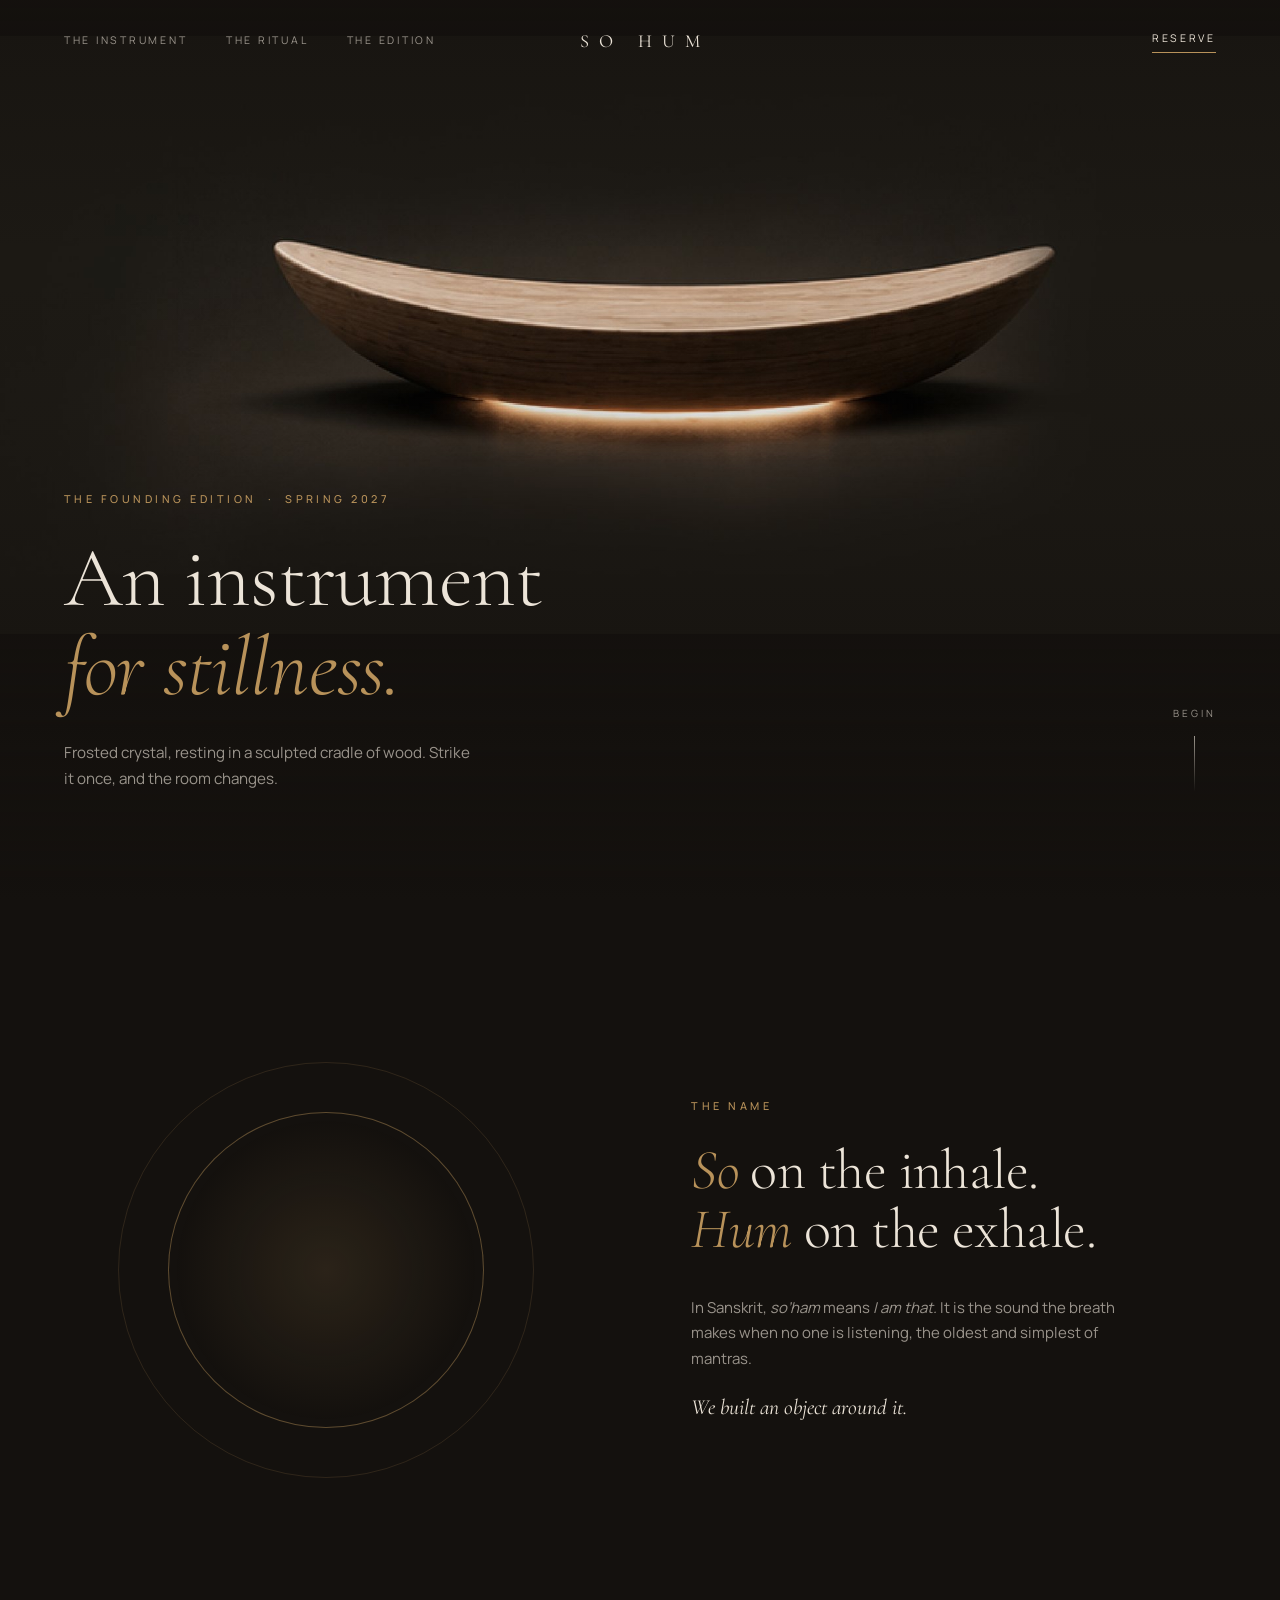
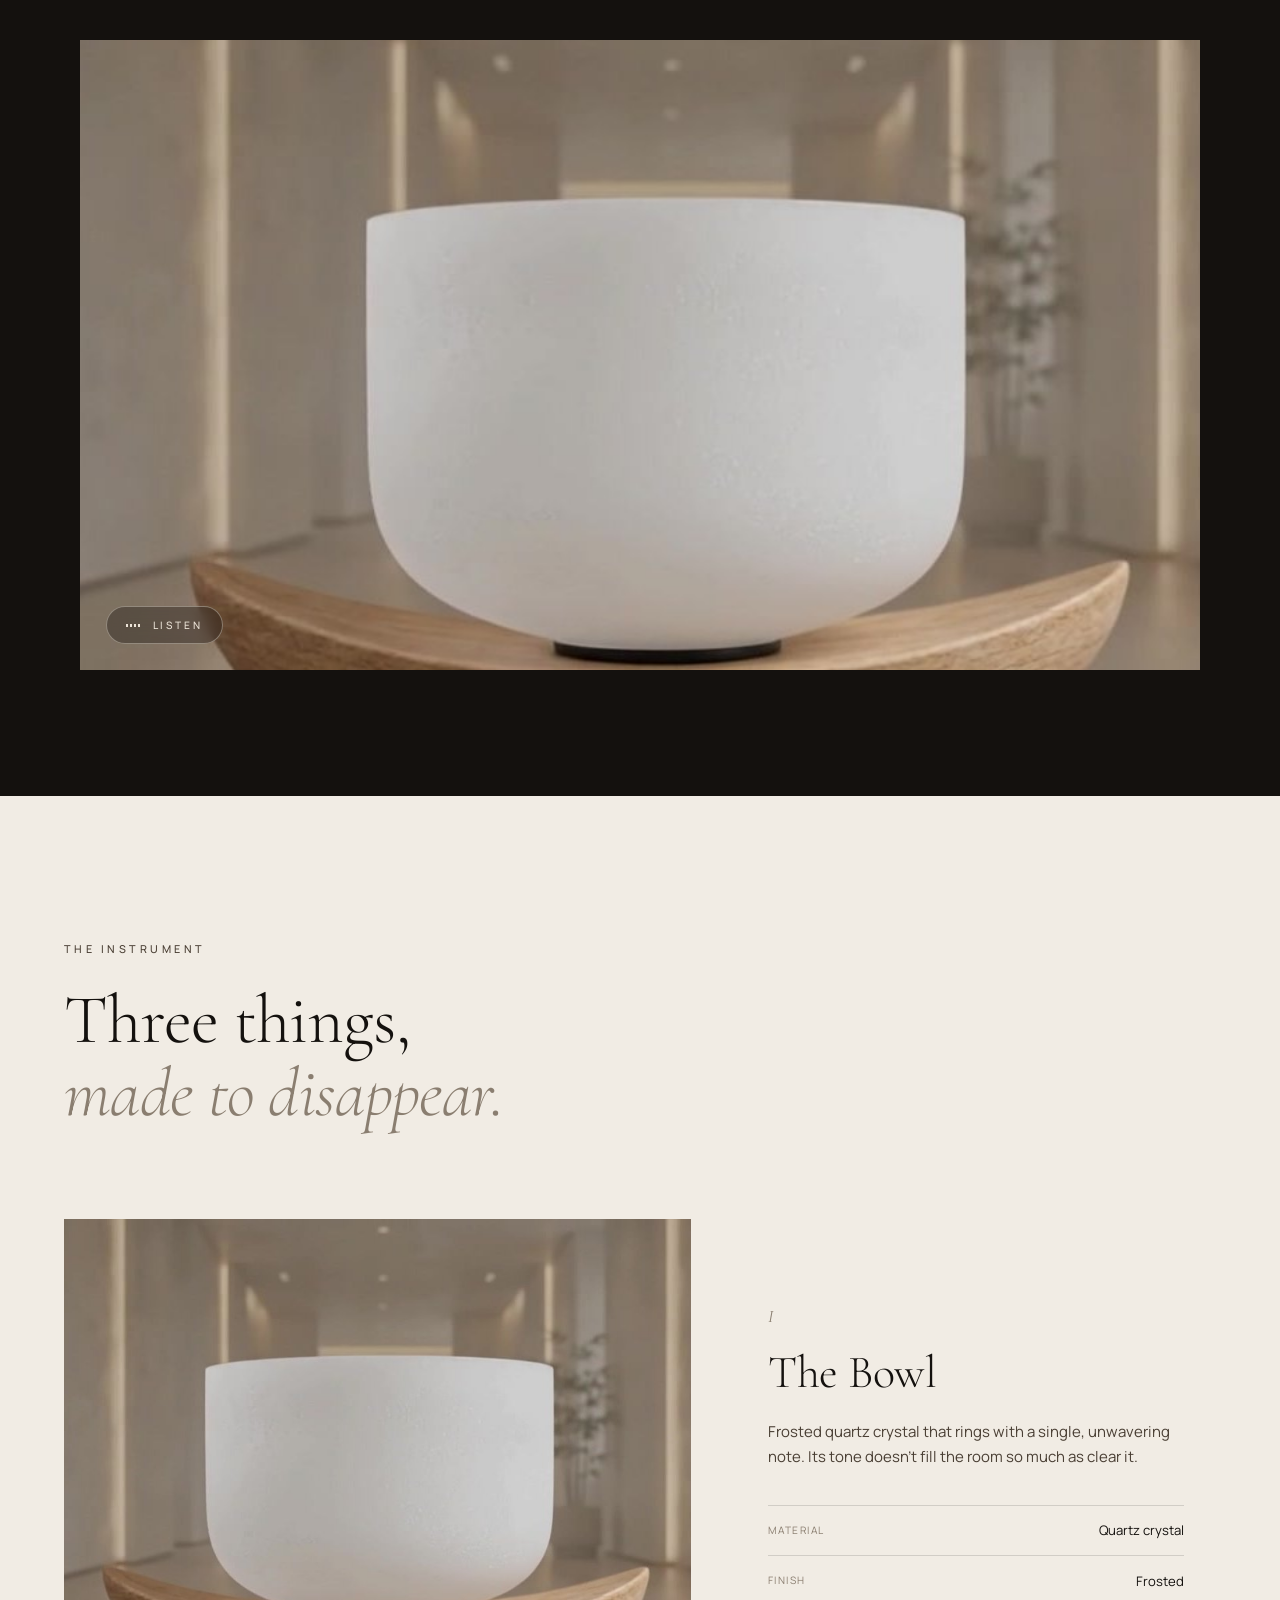
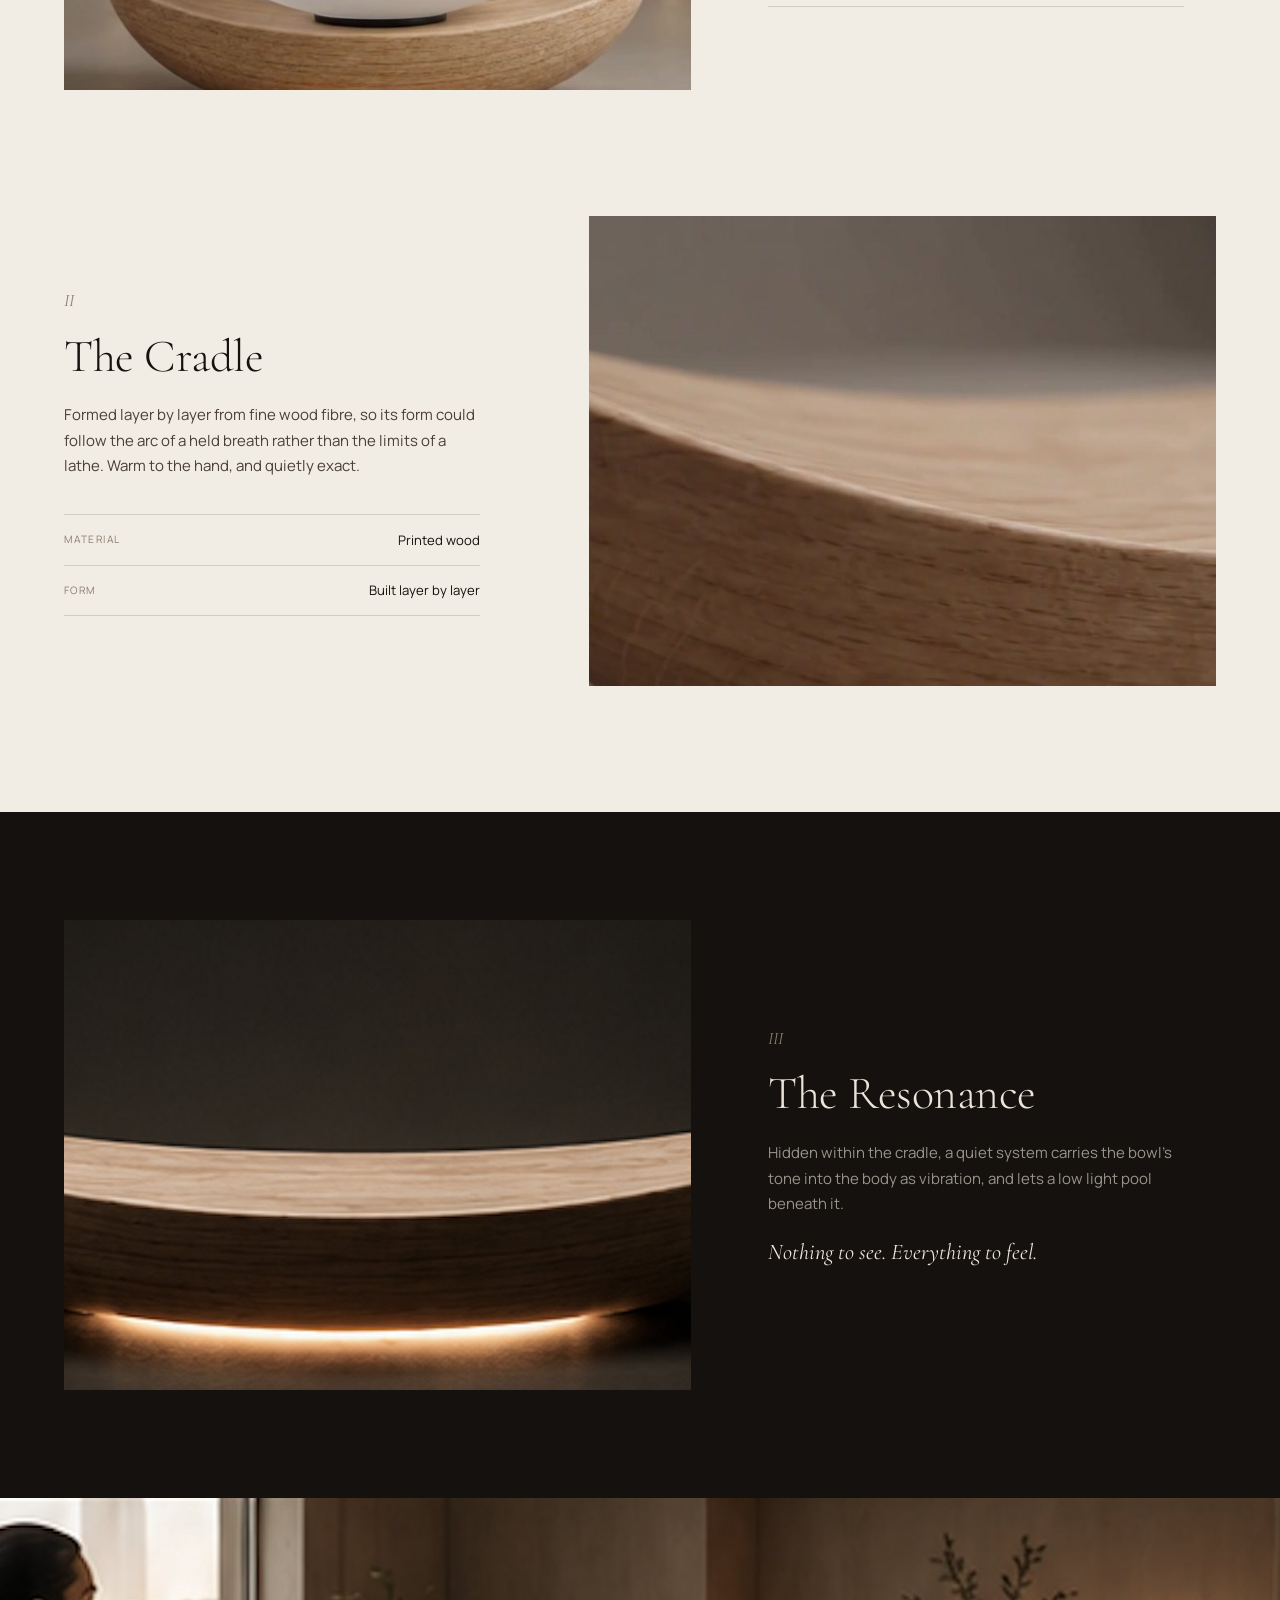
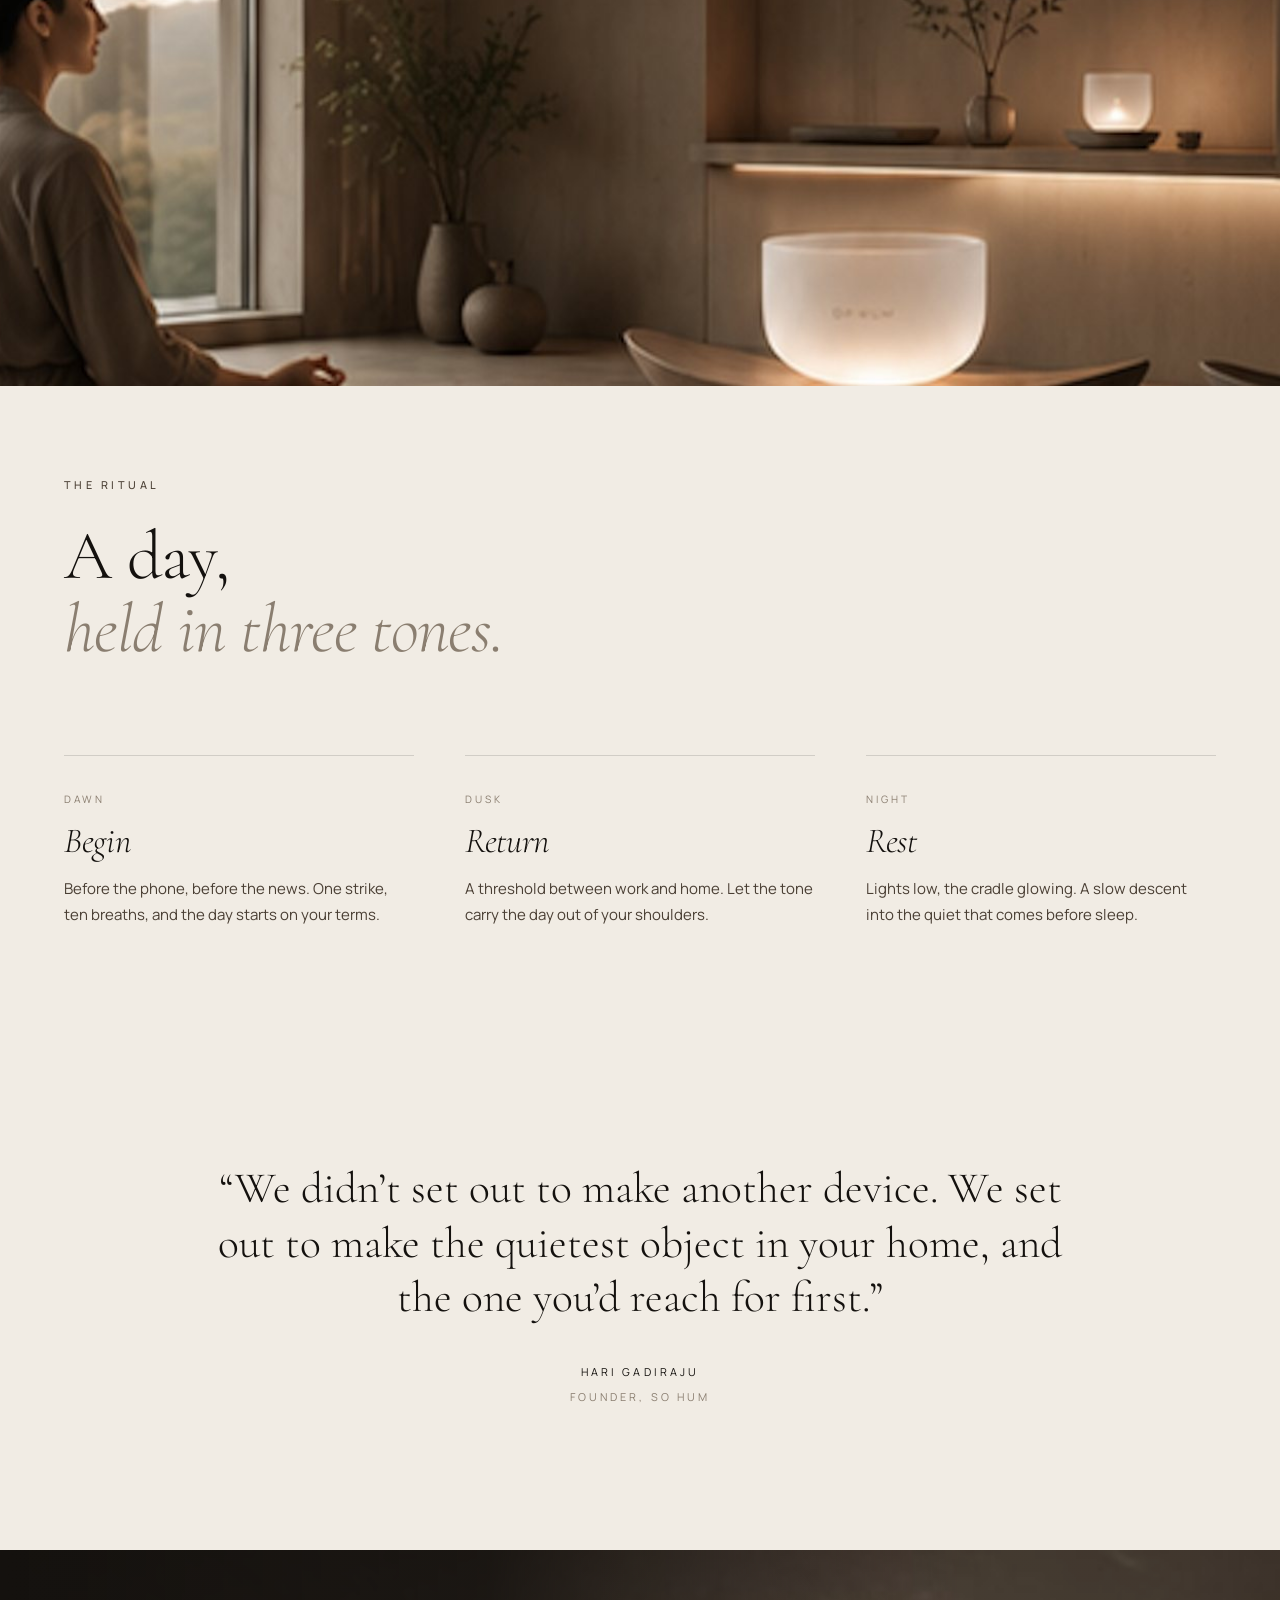
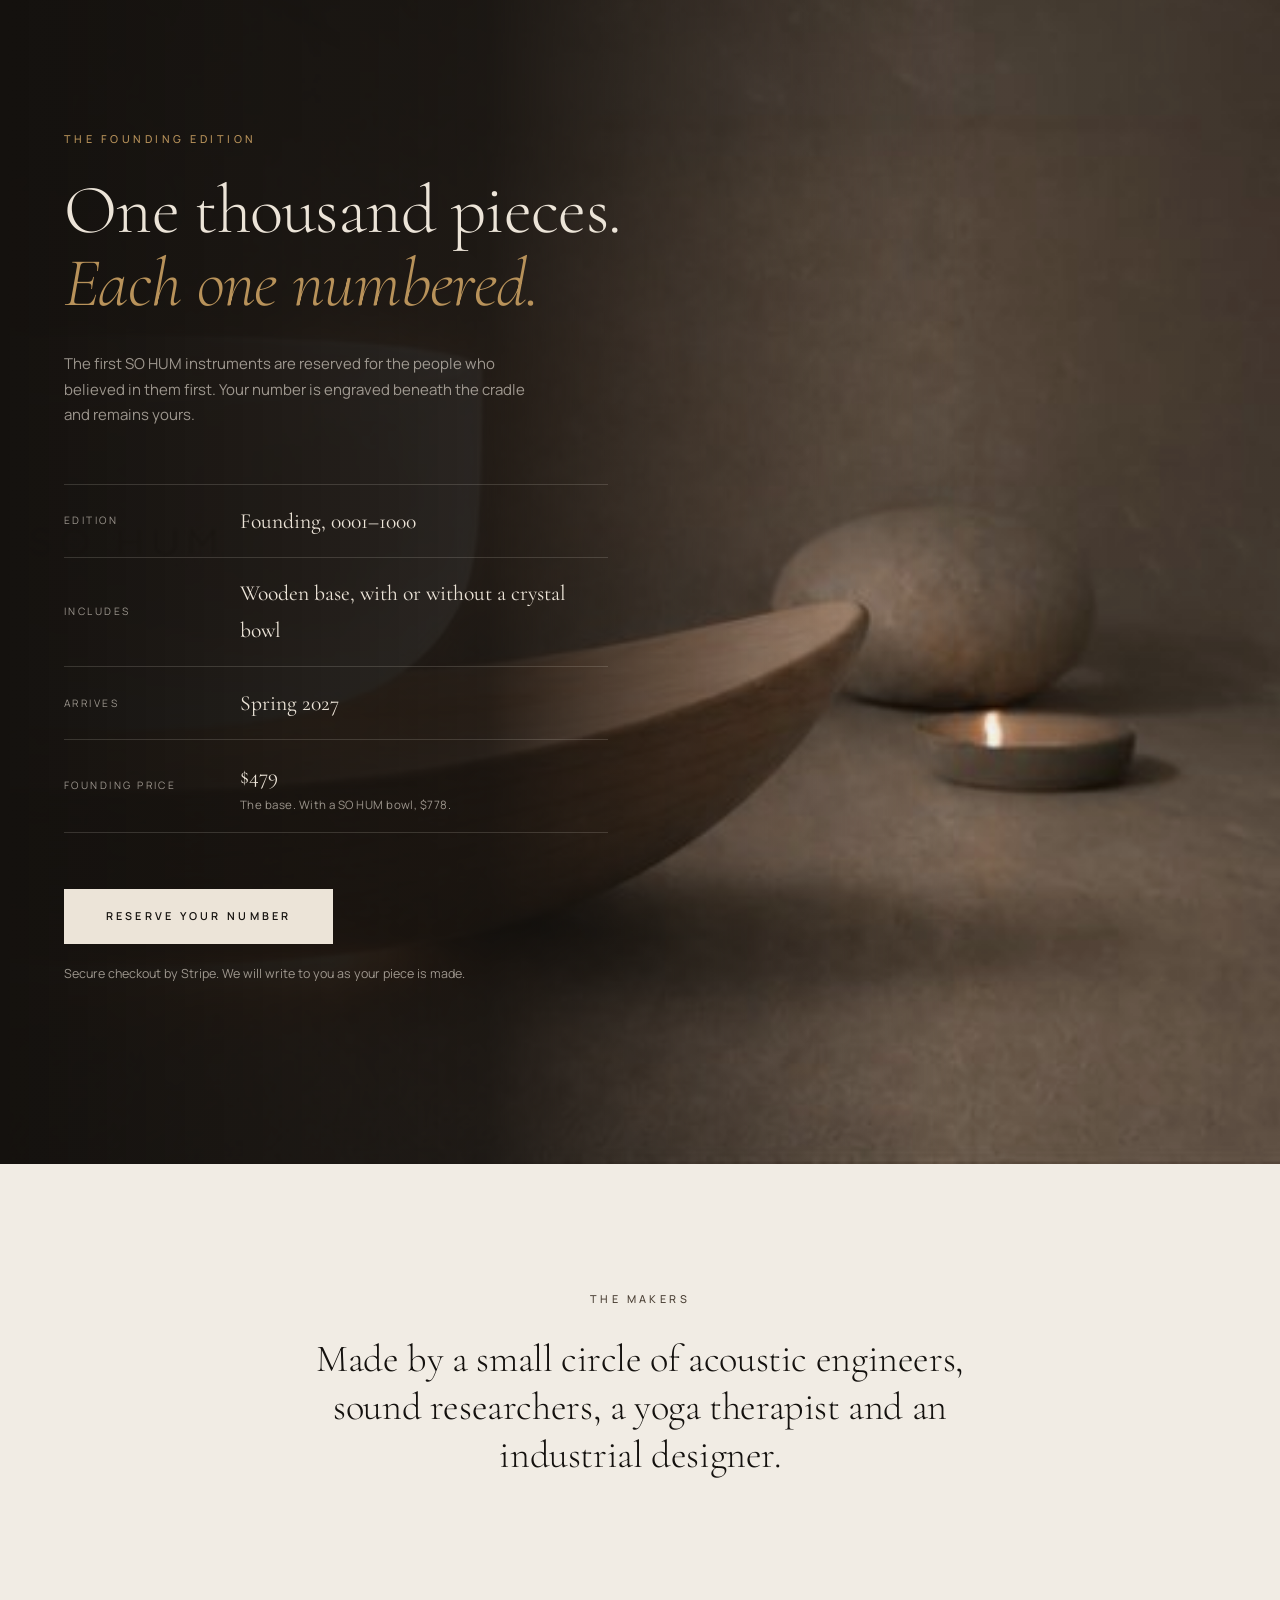
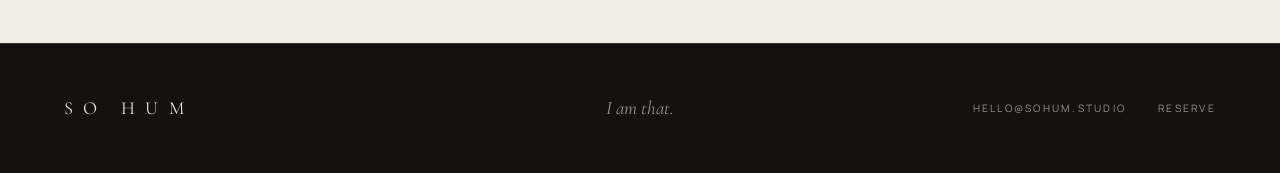
==== commit 81bc7de6: "Remove links to the team page Drops the "Meet the circle" link and the footer link on the homepage, " ====
--- a/index.html
+++ b/index.html
@@ -3,169 +3,259 @@
   <head>
     <meta charset="UTF-8" />
     <meta name="viewport" content="width=device-width, initial-scale=1.0" />
-    <title>SO HUM</title>
+    <title>SO HUM — An Instrument for Stillness</title>
     <meta
       name="description"
-      content="SO HUM is an instrument for stillness: a frosted crystal bowl on a sculpted base that carries its sound into the body. From $479. Arrives Spring 2027."
+      content="Frosted crystal resting in a sculpted wooden cradle. The SO HUM Founding Edition — one thousand numbered pieces, arriving Spring 2027."
     />
-    <meta property="og:title" content="SO HUM" />
-    <meta property="og:description" content="An instrument for stillness. From $479. Arrives Spring 2027." />
-    <meta property="og:image" content="https://sohum.studio/assets/concept/room.jpg" />
-    <meta name="theme-color" content="#0c0b0a" />
+    <meta name="theme-color" content="#14110e" />
     <link rel="preconnect" href="https://fonts.googleapis.com" />
     <link rel="preconnect" href="https://fonts.gstatic.com" crossorigin />
     <link
-      href="https://fonts.googleapis.com/css2?family=Cormorant+Garamond:wght@400&family=Manrope:wght@400;500;600;700&display=swap"
+      href="https://fonts.googleapis.com/css2?family=Cormorant+Garamond:ital,wght@0,300;0,400;0,500;1,300;1,400&family=Manrope:wght@400;500;600&display=swap"
       rel="stylesheet"
     />
-    <link rel="stylesheet" href="/launch.css" />
+    <link rel="stylesheet" href="/home.css" />
   </head>
   <body>
-    <header class="bar">
-      <a href="#top" class="bar-mark" aria-label="SO HUM home">SO HUM</a>
-      <nav class="bar-links" aria-label="Primary">
-        <a href="#instrument">Instrument</a>
-        <a href="#sound">Sound</a>
-        <a href="#daily">Every day</a>
+    <header class="nav" id="nav">
+      <nav class="nav-links" aria-label="Primary">
+        <a href="#instrument">The Instrument</a>
+        <a href="#ritual">The Ritual</a>
+        <a href="#edition">The Edition</a>
       </nav>
-      <a class="pill pill--small" href="#reserve">Reserve</a>
+      <a href="#top" class="wordmark" aria-label="SO HUM home">SO&nbsp;HUM</a>
+      <a class="nav-reserve" href="#edition" data-reserve>Reserve</a>
     </header>
 
     <main id="top">
-      <!-- Hero -->
-      <section class="hero">
-        <p class="eyebrow">Founding Edition</p>
-        <h1>SO HUM</h1>
-        <p class="hero-line">An instrument for stillness.</p>
-        <div class="hero-actions">
-          <a class="pill" href="#reserve">Reserve</a>
-          <button class="link-arrow" type="button" id="watch">Watch the film</button>
-        </div>
-        <p class="hero-meta">From $479. Arrives Spring 2027.</p>
-
-        <div class="film">
+      <!-- I. Arrival -->
+      <section class="hero" aria-labelledby="hero-title">
+        <div class="hero-media" aria-hidden="true"></div>
+        <div class="hero-copy">
+          <p class="kicker fade">The Founding Edition &nbsp;·&nbsp; Spring 2027</p>
+          <h1 id="hero-title" class="fade">An instrument<br /><em>for stillness.</em></h1>
+          <p class="hero-sub fade">
+            Frosted crystal, resting in a sculpted cradle of wood.
+            Strike it once, and the room changes.
+          </p>
+        </div>
+        <a class="scroll-cue" href="#meaning" aria-label="Begin">
+          <span>Begin</span>
+          <i aria-hidden="true"></i>
+        </a>
+      </section>
+
+      <!-- II. The name -->
+      <section class="meaning" id="meaning" aria-labelledby="meaning-title">
+        <div class="breath" aria-hidden="true">
+          <div class="breath-ring"></div>
+          <div class="breath-ring breath-ring--2"></div>
+          <span class="breath-word breath-word--in">so</span>
+          <span class="breath-word breath-word--out">hum</span>
+        </div>
+        <div class="meaning-copy reveal">
+          <p class="kicker">The name</p>
+          <h2 id="meaning-title">
+            <em>So</em> on the inhale.<br /><em>Hum</em> on the exhale.
+          </h2>
+          <p>
+            In Sanskrit, <em>so’ham</em> means <em>I am that.</em> It is the sound the breath
+            makes when no one is listening, the oldest and simplest of mantras.
+          </p>
+          <p>We built an object around it.</p>
+        </div>
+      </section>
+
+      <!-- III. The film -->
+      <section class="film" aria-label="The SO HUM film">
+        <div class="film-frame">
           <video id="film" autoplay muted loop playsinline preload="metadata" poster="/assets/concept/bowl.jpg">
             <source src="/assets/video-1184640254727251.mp4" type="video/mp4" />
           </video>
-          <button class="sound-toggle" id="listen" type="button" aria-pressed="false">
-            <span class="sound-toggle-icon" aria-hidden="true"></span>
-            <span class="sound-toggle-label">Sound on</span>
-          </button>
-        </div>
-      </section>
-
-      <!-- Pillar 1: the hardware -->
-      <section class="pillar pillar--dark" id="instrument" aria-labelledby="instrument-title">
-        <header class="pillar-head">
-          <h2 id="instrument-title">Crystal. Wood.<br />Resonance.</h2>
-          <p>Three parts, and nothing else.</p>
+        </div>
+        <button class="listen" id="listen" type="button" aria-pressed="false">
+          <span class="listen-bars" aria-hidden="true"><i></i><i></i><i></i><i></i></span>
+          <span class="listen-label">Listen</span>
+        </button>
+      </section>
+
+      <!-- IV. The instrument -->
+      <section class="instrument" id="instrument" aria-labelledby="instrument-title">
+        <header class="section-head reveal">
+          <p class="kicker">The Instrument</p>
+          <h2 id="instrument-title">Three things,<br /><em>made to disappear.</em></h2>
         </header>
 
-        <figure class="showcase">
-          <img src="/assets/concept/room.jpg" alt="SO HUM glowing softly in a quiet room: a frosted crystal bowl resting on its wooden base" />
-        </figure>
-
-        <div class="parts">
-          <article class="part">
-            <img src="/assets/concept/bowl.jpg" alt="The frosted crystal bowl resting on the base" loading="lazy" />
-            <h3>The bowl</h3>
-            <p>Frosted quartz crystal that rings with a single, unwavering note.</p>
-          </article>
-          <article class="part">
-            <img src="/assets/concept/grain.jpg" alt="Close detail of the base's curved wooden edge" loading="lazy" />
-            <h3>The base</h3>
-            <p>Formed layer by layer from wood fibre. Rest any crystal bowl on it.</p>
-          </article>
-          <article class="part">
-            <img src="/assets/concept/cradle.jpg" alt="The base in darkness with soft light beneath it" loading="lazy" />
-            <h3>The resonance</h3>
-            <p>A hidden system carries the tone into your body as vibration, with a low light beneath.</p>
-          </article>
-        </div>
-      </section>
-
-      <!-- Pillar 2: the philosophy of sound -->
-      <section class="pillar pillar--light" id="sound" aria-labelledby="sound-title">
-        <div class="sound">
-          <div class="breath" aria-hidden="true">
-          <span class="breath-ring"></span>
-          <span class="breath-word breath-word--in">so</span>
-          <span class="breath-word breath-word--out">hum</span>
-        </div>
-        <div class="sound-copy">
-          <h2 id="sound-title">So on the inhale.<br />Hum on the exhale.</h2>
-          <p>
-            <em>So’ham</em> is Sanskrit for “I am that.” It is the sound your breath already makes.
-            SO HUM gives it a note to follow, and the room follows with you.
-          </p>
-          <p class="sound-cue">Breathe with the ring: in for four, out for six.</p>
-        </div>
-        </div>
-      </section>
-
-      <!-- Pillar 3: how it fits the day -->
-      <section class="pillar pillar--dark" id="daily" aria-labelledby="daily-title">
-        <header class="pillar-head">
-          <h2 id="daily-title">A minute, any time<br />of day.</h2>
-          <p>Strike once. Breathe until the note fades.</p>
-        </header>
-
-        <figure class="showcase showcase--wide">
+        <article class="chapter reveal">
+          <figure class="chapter-media">
+            <img src="/assets/concept/bowl.jpg" alt="Frosted crystal singing bowl resting on a wooden cradle" loading="lazy" />
+          </figure>
+          <div class="chapter-copy">
+            <span class="numeral">I</span>
+            <h3>The Bowl</h3>
+            <p>
+              Frosted quartz crystal that rings with a single, unwavering note.
+              Its tone doesn’t fill the room so much as clear it.
+            </p>
+            <dl class="specs">
+              <div><dt>Material</dt><dd>Quartz crystal</dd></div>
+              <div><dt>Finish</dt><dd>Frosted</dd></div>
+            </dl>
+          </div>
+        </article>
+
+        <article class="chapter chapter--flip reveal">
+          <figure class="chapter-media">
+            <img src="/assets/concept/grain.jpg" alt="Close detail of the wooden cradle's curved edge" loading="lazy" />
+          </figure>
+          <div class="chapter-copy">
+            <span class="numeral">II</span>
+            <h3>The Cradle</h3>
+            <p>
+              Formed layer by layer from fine wood fibre, so its form could follow
+              the arc of a held breath rather than the limits of a lathe.
+              Warm to the hand, and quietly exact.
+            </p>
+            <dl class="specs">
+              <div><dt>Material</dt><dd>Printed wood</dd></div>
+              <div><dt>Form</dt><dd>Built layer by layer</dd></div>
+            </dl>
+          </div>
+        </article>
+
+        <article class="chapter chapter--dark reveal">
+          <figure class="chapter-media">
+            <img src="/assets/concept/cradle.jpg" alt="The wooden cradle in darkness with a soft light pooling beneath it" loading="lazy" />
+          </figure>
+          <div class="chapter-copy">
+            <span class="numeral">III</span>
+            <h3>The Resonance</h3>
+            <p>
+              Hidden within the cradle, a quiet system carries the bowl’s tone into the body as
+              vibration, and lets a low light pool beneath it.
+            </p>
+            <p class="aside">Nothing to see. Everything to feel.</p>
+          </div>
+        </article>
+      </section>
+
+      <!-- V. The ritual -->
+      <section class="ritual" id="ritual" aria-labelledby="ritual-title">
+        <figure class="ritual-media reveal">
           <img src="/assets/concept/sanctuary.jpg" alt="A woman sits in meditation beside SO HUM in a calm, sunlit room" loading="lazy" />
         </figure>
-
-        <ol class="moments">
-          <li>
-            <h3>Morning</h3>
-            <p>Before the phone. Before the news. Start the day on one clear note.</p>
+        <header class="section-head reveal">
+          <p class="kicker">The Ritual</p>
+          <h2 id="ritual-title">A day,<br /><em>held in three tones.</em></h2>
+        </header>
+        <ol class="hours">
+          <li class="reveal">
+            <span class="hour">Dawn</span>
+            <h3>Begin</h3>
+            <p>Before the phone, before the news. One strike, ten breaths, and the day starts on your terms.</p>
           </li>
-          <li>
-            <h3>Evening</h3>
-            <p>Between work and home. Let the tone carry the day off your shoulders.</p>
+          <li class="reveal">
+            <span class="hour">Dusk</span>
+            <h3>Return</h3>
+            <p>A threshold between work and home. Let the tone carry the day out of your shoulders.</p>
           </li>
-          <li>
-            <h3>Night</h3>
-            <p>Lights low, the base glowing. Wind down into the quiet before sleep.</p>
+          <li class="reveal">
+            <span class="hour">Night</span>
+            <h3>Rest</h3>
+            <p>Lights low, the cradle glowing. A slow descent into the quiet that comes before sleep.</p>
           </li>
         </ol>
       </section>
 
-      <!-- Reserve -->
-      <section class="pillar pillar--light reserve" id="reserve" aria-labelledby="reserve-title">
-        <header class="pillar-head">
-          <h2 id="reserve-title">Choose your SO HUM.</h2>
-          <p>Founding Edition. Numbered 0001–1000. Arrives Spring 2027.</p>
-        </header>
-
-        <div class="options">
-          <article class="option">
-            <img src="/assets/concept/bowl.jpg" alt="The frosted crystal bowl resting on the base" loading="lazy" />
-            <h3>Base &amp; Bowl</h3>
-            <p>The base with a SO HUM frosted crystal bowl. Ready from the first strike.</p>
-            <p class="option-price">$778</p>
-            <a class="pill" href="#reserve" data-checkout="baseBowl">Reserve</a>
-            <p class="option-soon" hidden>Available soon</p>
-          </article>
-          <article class="option">
-            <img src="/assets/concept/cradle-day.jpg" alt="The wooden base on its own, lit softly from beneath" loading="lazy" />
-            <h3>Base</h3>
-            <p>The base and its resonance system. Use the crystal bowl you already own.</p>
-            <p class="option-price">$479</p>
-            <a class="pill" href="https://book.stripe.com/8x23cwetEdEQ4mKaBl9bO00" data-checkout="base">Reserve</a>
-            <p class="option-soon" hidden>Available soon</p>
-          </article>
-        </div>
-
-        <p class="reserve-note">Secure checkout by Stripe. Questions? <a href="mailto:hello@sohum.studio">hello@sohum.studio</a></p>
+      <!-- VI. A word from the maker -->
+      <section class="letter reveal" aria-label="A note from the founder">
+        <blockquote>
+          <p>
+            “We didn’t set out to make another device. We set out to make the quietest object
+            in your home, and the one you’d reach for first.”
+          </p>
+          <footer>Hari Gadiraju <span>Founder, SO HUM</span></footer>
+        </blockquote>
+      </section>
+
+      <!-- VII. The edition -->
+      <section class="edition" id="edition" aria-labelledby="edition-title">
+        <div class="edition-media" aria-hidden="true"></div>
+        <div class="edition-inner">
+          <header class="reveal">
+            <p class="kicker">The Founding Edition</p>
+            <h2 id="edition-title">One thousand pieces.<br /><em>Each one numbered.</em></h2>
+            <p class="edition-lede">
+              The first SO HUM instruments are reserved for the people who believed in them first.
+              Your number is engraved beneath the cradle and remains yours.
+            </p>
+          </header>
+
+          <dl class="ledger reveal">
+            <div><dt>Edition</dt><dd>Founding, 0001–1000</dd></div>
+            <div><dt>Includes</dt><dd>Wooden base, with or without a crystal bowl</dd></div>
+            <div><dt>Arrives</dt><dd>Spring 2027</dd></div>
+            <div><dt>Founding price</dt><dd>$479 <small>The base. With a SO HUM bowl, $778.</small></dd></div>
+          </dl>
+
+          <div class="edition-cta reveal">
+            <a class="reserve" href="https://book.stripe.com/8x23cwetEdEQ4mKaBl9bO00" data-reserve>Reserve your number</a>
+            <p class="edition-note">Secure checkout by Stripe. We will write to you as your piece is made.</p>
+          </div>
+        </div>
+      </section>
+
+      <!-- VIII. The makers -->
+      <section class="makers reveal" aria-labelledby="makers-title">
+        <p class="kicker">The Makers</p>
+        <h2 id="makers-title">Made by a small circle of acoustic engineers, sound researchers, a yoga therapist and an industrial designer.</h2>
       </section>
     </main>
 
     <footer class="foot">
-      <span class="bar-mark">SO HUM</span>
-      <a href="mailto:hello@sohum.studio">hello@sohum.studio</a>
-      <span>© 2026 SO HUM</span>
+      <a href="#top" class="wordmark">SO&nbsp;HUM</a>
+      <p class="foot-line"><em>I am that.</em></p>
+      <nav aria-label="Footer">
+        <a href="mailto:hello@sohum.studio">hello@sohum.studio</a>
+        <a href="#edition">Reserve</a>
+      </nav>
     </footer>
 
-    <script src="/launch.js"></script>
+    <dialog class="chooser" id="chooser" aria-labelledby="chooser-title">
+      <form method="dialog" class="chooser-inner">
+        <button class="chooser-close" type="submit" value="cancel" aria-label="Close">&times;</button>
+        <p class="kicker">The Founding Edition</p>
+        <h2 id="chooser-title">Choose <em>your instrument.</em></h2>
+
+        <fieldset class="chooser-options">
+          <legend class="visually-hidden">Choose what to reserve</legend>
+          <label class="chooser-option">
+            <input type="radio" name="edition" value="baseBowl" checked />
+            <span class="chooser-option-body">
+              <span class="chooser-option-name">The Base &amp; Bowl</span>
+              <span class="chooser-option-note">The sculpted base with a SO HUM frosted crystal bowl, ready from the first strike.</span>
+              <span class="chooser-option-soon" hidden>Available soon</span>
+            </span>
+            <span class="chooser-option-price">$778</span>
+          </label>
+          <label class="chooser-option">
+            <input type="radio" name="edition" value="base" />
+            <span class="chooser-option-body">
+              <span class="chooser-option-name">The Base</span>
+              <span class="chooser-option-note">The sculpted base and its hidden resonance system. Rest any crystal bowl on it, including one you already own.</span>
+              <span class="chooser-option-soon" hidden>Available soon</span>
+            </span>
+            <span class="chooser-option-price">$479</span>
+          </label>
+        </fieldset>
+
+        <p class="chooser-note">Founding price. Numbered 0001–1000. Arrives Spring 2027.</p>
+        <button class="reserve chooser-continue" type="button" id="chooser-continue">Continue to checkout</button>
+        <p class="edition-note">Secure checkout by Stripe.</p>
+      </form>
+    </dialog>
+
+    <script src="/home.js"></script>
   </body>
 </html>
--- a/home.css
+++ b/home.css
@@ -0,0 +1,1543 @@
+:root {
+  --ink: #14110e;
+  --night: #1c1813;
+  --bone: #f1ece4;
+  --sand: #e4dbcf;
+  --stone: #8a7e70;
+  --umber: #4a3f34;
+  --brass: #b8925a;
+  --on-dark: #ece4d8;
+  --on-dark-soft: rgba(236, 228, 216, 0.62);
+  --hairline-dark: rgba(236, 228, 216, 0.16);
+  --hairline: rgba(20, 17, 14, 0.14);
+  --serif: "Cormorant Garamond", "Times New Roman", serif;
+  --sans: "Manrope", system-ui, sans-serif;
+  --gutter: clamp(1.25rem, 5vw, 4.5rem);
+  --ease: cubic-bezier(0.22, 0.61, 0.21, 1);
+}
+
+*,
+*::before,
+*::after {
+  box-sizing: border-box;
+}
+
+html {
+  scroll-behavior: smooth;
+}
+
+body {
+  margin: 0;
+  background: var(--ink);
+  color: var(--on-dark);
+  font-family: var(--sans);
+  font-size: 15px;
+  line-height: 1.7;
+  -webkit-font-smoothing: antialiased;
+  overflow-x: hidden;
+}
+
+img,
+video {
+  display: block;
+  max-width: 100%;
+}
+
+a {
+  color: inherit;
+}
+
+h1,
+h2,
+h3 {
+  font-family: var(--serif);
+  font-weight: 300;
+  line-height: 1.05;
+  letter-spacing: -0.01em;
+  margin: 0;
+}
+
+em {
+  font-style: italic;
+}
+
+h1 em,
+h2 em {
+  color: var(--brass);
+}
+
+.kicker {
+  margin: 0 0 1.6rem;
+  font-size: 0.68rem;
+  font-weight: 500;
+  letter-spacing: 0.32em;
+  text-transform: uppercase;
+  color: var(--brass);
+}
+
+/* Navigation */
+
+.nav {
+  position: fixed;
+  inset: 0 0 auto;
+  z-index: 20;
+  display: grid;
+  grid-template-columns: 1fr auto 1fr;
+  align-items: center;
+  padding: 1.6rem var(--gutter);
+  transition: background 0.6s var(--ease), padding 0.6s var(--ease), border-color 0.6s var(--ease);
+  border-bottom: 1px solid transparent;
+}
+
+.nav.is-solid {
+  background: rgba(20, 17, 14, 0.82);
+  backdrop-filter: blur(14px);
+  -webkit-backdrop-filter: blur(14px);
+  padding-block: 1rem;
+  border-color: var(--hairline-dark);
+}
+
+.nav-links {
+  display: flex;
+  gap: 2.4rem;
+}
+
+.nav a {
+  text-decoration: none;
+}
+
+.nav-links a,
+.nav-reserve {
+  font-size: 0.66rem;
+  letter-spacing: 0.26em;
+  text-transform: uppercase;
+  color: var(--on-dark-soft);
+  transition: color 0.4s var(--ease);
+}
+
+.nav-links a:hover,
+.nav-reserve:hover {
+  color: var(--on-dark);
+}
+
+.wordmark {
+  font-family: var(--serif);
+  font-size: 1.15rem;
+  letter-spacing: 0.55em;
+  margin-right: -0.55em;
+  text-decoration: none;
+  color: var(--on-dark);
+}
+
+.nav-reserve {
+  justify-self: end;
+  color: var(--on-dark);
+  padding-bottom: 0.25rem;
+  border-bottom: 1px solid var(--brass);
+}
+
+/* I. Hero */
+
+.hero {
+  position: relative;
+  min-height: 100svh;
+  display: flex;
+  align-items: flex-end;
+  padding: 0 var(--gutter) clamp(5rem, 12vh, 9rem);
+  overflow: hidden;
+  isolation: isolate;
+}
+
+.hero-media {
+  position: absolute;
+  inset: 0;
+  z-index: -1;
+  background: url("/assets/concept/hero.jpg") 50% 12% / max(100%, 175vh) auto no-repeat;
+  animation: drift 24s var(--ease) both;
+}
+
+.hero-media::after {
+  content: "";
+  position: absolute;
+  inset: 0;
+  background:
+    linear-gradient(180deg, rgba(20, 17, 14, 0.55) 0%, rgba(20, 17, 14, 0) 28%),
+    linear-gradient(0deg, var(--ink) 0%, rgba(20, 17, 14, 0.2) 45%, rgba(20, 17, 14, 0) 70%);
+}
+
+@keyframes drift {
+  from {
+    transform: scale(1.12);
+    opacity: 0;
+  }
+  12% {
+    opacity: 1;
+  }
+  to {
+    transform: scale(1);
+    opacity: 1;
+  }
+}
+
+.hero-copy {
+  max-width: 64rem;
+}
+
+.hero h1 {
+  font-size: clamp(3rem, 6.6vw, 6.4rem);
+  margin-bottom: 1.8rem;
+}
+
+.hero-sub {
+  max-width: 26rem;
+  margin: 0;
+  font-size: 0.95rem;
+  color: var(--on-dark-soft);
+}
+
+.fade {
+  opacity: 0;
+  transform: translateY(14px);
+  animation: rise 1.6s var(--ease) forwards;
+}
+
+.fade:nth-child(1) { animation-delay: 0.9s; }
+.fade:nth-child(2) { animation-delay: 1.2s; }
+.fade:nth-child(3) { animation-delay: 1.6s; }
+
+@keyframes rise {
+  to {
+    opacity: 1;
+    transform: none;
+  }
+}
+
+.scroll-cue {
+  position: absolute;
+  right: var(--gutter);
+  bottom: clamp(5rem, 12vh, 9rem);
+  display: flex;
+  flex-direction: column;
+  align-items: center;
+  gap: 0.9rem;
+  text-decoration: none;
+  font-size: 0.62rem;
+  letter-spacing: 0.3em;
+  text-transform: uppercase;
+  color: var(--on-dark-soft);
+}
+
+.scroll-cue i {
+  display: block;
+  width: 1px;
+  height: 3.5rem;
+  background: linear-gradient(var(--on-dark-soft), transparent);
+  animation: cue 2.8s var(--ease) infinite;
+  transform-origin: top;
+}
+
+@keyframes cue {
+  0% { transform: scaleY(0); }
+  50% { transform: scaleY(1); }
+  100% { transform: scaleY(1); opacity: 0; }
+}
+
+/* II. Meaning */
+
+.meaning {
+  display: grid;
+  grid-template-columns: minmax(0, 1fr) minmax(0, 1fr);
+  align-items: center;
+  gap: clamp(3rem, 8vw, 8rem);
+  padding: clamp(7rem, 18vh, 12rem) var(--gutter);
+  max-width: 1320px;
+  margin: 0 auto;
+}
+
+.breath {
+  position: relative;
+  aspect-ratio: 1;
+  width: min(100%, 26rem);
+  justify-self: center;
+  display: grid;
+  place-items: center;
+}
+
+.breath-ring {
+  position: absolute;
+  inset: 12%;
+  border-radius: 50%;
+  border: 1px solid rgba(184, 146, 90, 0.45);
+  background: radial-gradient(circle, rgba(184, 146, 90, 0.14) 0%, rgba(184, 146, 90, 0) 68%);
+  animation: breathe 10s ease-in-out infinite;
+}
+
+.breath-ring--2 {
+  inset: 0;
+  border-color: rgba(184, 146, 90, 0.16);
+  background: none;
+  animation-delay: -0.4s;
+}
+
+/* 4s inhale, 6s exhale */
+@keyframes breathe {
+  0% { transform: scale(0.62); }
+  40% { transform: scale(1); }
+  100% { transform: scale(0.62); }
+}
+
+.breath-word {
+  position: absolute;
+  font-family: var(--serif);
+  font-style: italic;
+  font-weight: 300;
+  font-size: clamp(2.6rem, 5vw, 3.6rem);
+  color: var(--on-dark);
+  opacity: 0;
+}
+
+.breath-word--in { animation: word-in 10s ease-in-out infinite; }
+.breath-word--out { animation: word-out 10s ease-in-out infinite; }
+
+@keyframes word-in {
+  0%, 36% { opacity: 1; }
+  44%, 96% { opacity: 0; }
+  100% { opacity: 1; }
+}
+
+@keyframes word-out {
+  0%, 38% { opacity: 0; }
+  48%, 88% { opacity: 1; }
+  96%, 100% { opacity: 0; }
+}
+
+.meaning h2 {
+  font-size: clamp(2.4rem, 4.4vw, 3.8rem);
+  margin-bottom: 2.2rem;
+}
+
+.meaning-copy p:not(.kicker) {
+  max-width: 28rem;
+  color: var(--on-dark-soft);
+  margin: 0 0 1.1rem;
+}
+
+.meaning-copy p:last-child {
+  color: var(--on-dark);
+  font-family: var(--serif);
+  font-size: 1.35rem;
+  font-style: italic;
+}
+
+/* III. Film */
+
+.film {
+  position: relative;
+  padding: 0 var(--gutter);
+}
+
+.film-frame {
+  position: relative;
+  overflow: hidden;
+  aspect-ratio: 16 / 9;
+  max-width: 1120px;
+  margin: 0 auto;
+  background: var(--night);
+}
+
+/* Scaled toward the upper-left so the source clip's corner watermark falls outside the frame. */
+.film video {
+  width: 100%;
+  height: 100%;
+  object-fit: cover;
+  transform: scale(1.1);
+  transform-origin: 30% 30%;
+}
+
+.listen {
+  position: absolute;
+  left: max(calc(var(--gutter) + 1.6rem), calc(50% - 560px + 1.6rem));
+  bottom: 1.6rem;
+  display: inline-flex;
+  align-items: center;
+  gap: 0.8rem;
+  padding: 0.75rem 1.2rem;
+  border: 1px solid rgba(236, 228, 216, 0.4);
+  border-radius: 999px;
+  background: rgba(20, 17, 14, 0.35);
+  backdrop-filter: blur(8px);
+  -webkit-backdrop-filter: blur(8px);
+  color: var(--on-dark);
+  font: 500 0.64rem/1 var(--sans);
+  letter-spacing: 0.28em;
+  text-transform: uppercase;
+  cursor: pointer;
+  transition: background 0.4s var(--ease), border-color 0.4s var(--ease);
+}
+
+.listen:hover {
+  background: rgba(20, 17, 14, 0.6);
+  border-color: var(--on-dark);
+}
+
+.listen-bars {
+  display: inline-flex;
+  align-items: center;
+  gap: 2px;
+  height: 12px;
+}
+
+.listen-bars i {
+  width: 2px;
+  height: 3px;
+  background: currentColor;
+  transition: height 0.3s;
+}
+
+.listen[aria-pressed="true"] .listen-bars i {
+  animation: eq 1.4s ease-in-out infinite;
+}
+
+.listen-bars i:nth-child(2) { animation-delay: -0.3s !important; }
+.listen-bars i:nth-child(3) { animation-delay: -0.7s !important; }
+.listen-bars i:nth-child(4) { animation-delay: -1s !important; }
+
+@keyframes eq {
+  0%, 100% { height: 3px; }
+  50% { height: 12px; }
+}
+
+/* Light chapters */
+
+.instrument,
+.ritual,
+.letter,
+.makers {
+  background: var(--bone);
+  color: var(--ink);
+}
+
+.instrument .kicker,
+.ritual .kicker,
+.makers .kicker {
+  color: var(--umber);
+}
+
+.instrument h2 em,
+.ritual h2 em {
+  color: var(--stone);
+}
+
+.instrument {
+  margin-top: clamp(6rem, 14vh, 10rem);
+  padding: clamp(7rem, 16vh, 11rem) var(--gutter) 0;
+}
+
+.section-head {
+  max-width: 1320px;
+  margin: 0 auto clamp(4rem, 10vh, 7rem);
+}
+
+.section-head h2 {
+  font-size: clamp(2.6rem, 5.4vw, 4.8rem);
+}
+
+.chapter {
+  max-width: 1320px;
+  margin: 0 auto clamp(5rem, 14vh, 9rem);
+  display: grid;
+  grid-template-columns: 7fr 5fr;
+  align-items: center;
+  gap: clamp(2.5rem, 6vw, 6rem);
+}
+
+.chapter--flip {
+  grid-template-columns: 5fr 7fr;
+}
+
+.chapter--flip .chapter-media {
+  order: 2;
+}
+
+.chapter-media {
+  margin: 0;
+  overflow: hidden;
+  aspect-ratio: 4 / 3;
+  background: var(--sand);
+}
+
+.chapter-media img {
+  width: 100%;
+  height: 100%;
+  object-fit: cover;
+  transform: scale(1.06);
+  transition: transform 2.4s var(--ease);
+}
+
+.chapter.in-view .chapter-media img {
+  transform: scale(1);
+}
+
+.numeral {
+  display: block;
+  font-family: var(--serif);
+  font-style: italic;
+  font-size: 1.1rem;
+  color: var(--stone);
+  margin-bottom: 1rem;
+}
+
+.chapter h3 {
+  font-size: clamp(2.2rem, 3.6vw, 3.2rem);
+  margin-bottom: 1.4rem;
+}
+
+.chapter-copy p {
+  max-width: 26rem;
+  margin: 0 0 1rem;
+  color: var(--umber);
+}
+
+.chapter-copy .aside {
+  font-family: var(--serif);
+  font-size: 1.4rem;
+  font-style: italic;
+  color: inherit;
+}
+
+.specs {
+  margin: 2.2rem 0 0;
+  max-width: 26rem;
+  border-top: 1px solid var(--hairline);
+}
+
+.specs div {
+  display: flex;
+  justify-content: space-between;
+  gap: 1rem;
+  padding: 0.85rem 0;
+  border-bottom: 1px solid var(--hairline);
+  font-size: 0.82rem;
+}
+
+.specs dt {
+  color: var(--stone);
+  letter-spacing: 0.14em;
+  text-transform: uppercase;
+  font-size: 0.64rem;
+  align-self: center;
+}
+
+.specs dd {
+  margin: 0;
+}
+
+.chapter--dark {
+  max-width: none;
+  margin-inline: calc(var(--gutter) * -1);
+  margin-bottom: 0;
+  padding: clamp(5rem, 12vh, 8rem) var(--gutter);
+  background: var(--ink);
+  color: var(--on-dark);
+}
+
+.chapter--dark .chapter-media {
+  background: var(--night);
+}
+
+.chapter--dark .chapter-copy p {
+  color: var(--on-dark-soft);
+}
+
+.chapter--dark .chapter-copy .aside {
+  color: var(--on-dark);
+}
+
+/* V. Ritual */
+
+.ritual {
+  padding: 0 0 clamp(6rem, 14vh, 10rem);
+}
+
+.ritual-media {
+  margin: 0 0 clamp(4rem, 10vh, 7rem);
+  width: 100%;
+  aspect-ratio: 21 / 8;
+  min-height: 18rem;
+  overflow: hidden;
+}
+
+.ritual-media img {
+  width: 100%;
+  height: 100%;
+  object-fit: cover;
+  object-position: 40% 50%;
+}
+
+.ritual .section-head {
+  max-width: calc(1320px + var(--gutter) * 2);
+  padding: 0 var(--gutter);
+}
+
+.hours {
+  list-style: none;
+  margin: 0 auto;
+  padding: 0 var(--gutter);
+  max-width: calc(1320px + var(--gutter) * 2);
+  display: grid;
+  grid-template-columns: repeat(3, minmax(0, 1fr));
+  gap: clamp(2rem, 4vw, 4rem);
+}
+
+.hours li {
+  border-top: 1px solid var(--hairline);
+  padding-top: 1.8rem;
+}
+
+.hours li:nth-child(2) { transition-delay: 0.15s; }
+.hours li:nth-child(3) { transition-delay: 0.3s; }
+
+.hour {
+  font-size: 0.64rem;
+  letter-spacing: 0.3em;
+  text-transform: uppercase;
+  color: var(--stone);
+}
+
+.hours h3 {
+  font-size: 2.2rem;
+  font-style: italic;
+  margin: 0.8rem 0 1rem;
+}
+
+.hours p {
+  margin: 0;
+  color: var(--umber);
+  max-width: 22rem;
+}
+
+/* VI. Letter */
+
+.letter {
+  padding: clamp(5rem, 12vh, 8rem) var(--gutter) clamp(7rem, 16vh, 11rem);
+}
+
+.letter blockquote {
+  margin: 0 auto;
+  max-width: 54rem;
+  text-align: center;
+}
+
+.letter p {
+  margin: 0 0 2.4rem;
+  font-family: var(--serif);
+  font-weight: 300;
+  font-size: clamp(1.8rem, 3.4vw, 2.9rem);
+  line-height: 1.25;
+}
+
+.letter footer {
+  font-size: 0.68rem;
+  letter-spacing: 0.28em;
+  text-transform: uppercase;
+}
+
+.letter footer span {
+  display: block;
+  margin-top: 0.4rem;
+  color: var(--stone);
+}
+
+/* VII. Edition */
+
+.edition {
+  position: relative;
+  isolation: isolate;
+  overflow: hidden;
+  padding: clamp(8rem, 20vh, 13rem) var(--gutter);
+}
+
+.edition-media {
+  position: absolute;
+  inset: 0;
+  z-index: -1;
+  background:
+    linear-gradient(90deg, var(--ink) 0%, rgba(20, 17, 14, 0.9) 38%, rgba(20, 17, 14, 0.05) 75%),
+    url("/assets/concept/room.jpg") 60% 50% / cover no-repeat;
+}
+
+.edition-inner {
+  max-width: 1320px;
+  margin: 0 auto;
+}
+
+.edition h2 {
+  font-size: clamp(2.6rem, 5.4vw, 4.8rem);
+  margin-bottom: 2rem;
+}
+
+.edition-lede {
+  max-width: 30rem;
+  color: var(--on-dark-soft);
+  margin: 0 0 3.5rem;
+}
+
+.ledger {
+  margin: 0 0 3.5rem;
+  max-width: 34rem;
+  border-top: 1px solid var(--hairline-dark);
+}
+
+.ledger div {
+  display: grid;
+  grid-template-columns: 10rem 1fr;
+  gap: 1rem;
+  padding: 1.1rem 0;
+  border-bottom: 1px solid var(--hairline-dark);
+}
+
+.ledger dt {
+  font-size: 0.64rem;
+  letter-spacing: 0.24em;
+  text-transform: uppercase;
+  color: var(--on-dark-soft);
+  align-self: center;
+}
+
+.ledger dd {
+  margin: 0;
+  font-family: var(--serif);
+  font-size: 1.35rem;
+}
+
+.ledger small {
+  display: block;
+  font-family: var(--sans);
+  font-size: 0.72rem;
+  color: var(--on-dark-soft);
+  letter-spacing: 0.04em;
+}
+
+.reserve {
+  display: inline-block;
+  padding: 1.15rem 2.6rem;
+  background: var(--on-dark);
+  color: var(--ink);
+  text-decoration: none;
+  font-size: 0.68rem;
+  font-weight: 600;
+  letter-spacing: 0.3em;
+  text-transform: uppercase;
+  transition: background 0.5s var(--ease), color 0.5s var(--ease);
+}
+
+.reserve:hover {
+  background: var(--brass);
+  color: var(--ink);
+}
+
+.edition-note {
+  margin: 1.2rem 0 0;
+  font-size: 0.78rem;
+  color: var(--on-dark-soft);
+}
+
+/* VIII. Makers */
+
+.makers {
+  padding: clamp(6rem, 14vh, 9rem) var(--gutter);
+  text-align: center;
+}
+
+.makers h2 {
+  max-width: 44rem;
+  margin: 0 auto 2.4rem;
+  font-size: clamp(1.7rem, 3vw, 2.5rem);
+  line-height: 1.25;
+}
+
+.text-link {
+  font-size: 0.68rem;
+  letter-spacing: 0.28em;
+  text-transform: uppercase;
+  text-decoration: none;
+  padding-bottom: 0.3rem;
+  border-bottom: 1px solid currentColor;
+}
+
+/* Footer */
+
+.foot {
+  display: grid;
+  grid-template-columns: 1fr auto 1fr;
+  align-items: center;
+  gap: 1.5rem;
+  padding: 3rem var(--gutter);
+  border-top: 1px solid var(--hairline-dark);
+}
+
+.foot-line {
+  margin: 0;
+  font-family: var(--serif);
+  font-size: 1.2rem;
+  color: var(--on-dark-soft);
+}
+
+.foot nav {
+  justify-self: end;
+  display: flex;
+  gap: 2rem;
+}
+
+.foot nav a {
+  font-size: 0.64rem;
+  letter-spacing: 0.22em;
+  text-transform: uppercase;
+  text-decoration: none;
+  color: var(--on-dark-soft);
+}
+
+.foot nav a:hover {
+  color: var(--on-dark);
+}
+
+/* Scroll reveal */
+
+.reveal {
+  opacity: 0;
+  transform: translateY(28px);
+  transition: opacity 1.4s var(--ease), transform 1.4s var(--ease);
+}
+
+.reveal.in-view {
+  opacity: 1;
+  transform: none;
+}
+
+/* Small screens */
+
+@media (max-width: 860px) {
+  .nav {
+    grid-template-columns: 1fr auto;
+  }
+
+  .nav-links {
+    display: none;
+  }
+
+  .wordmark {
+    justify-self: start;
+  }
+
+  .hero-media {
+    background-position: 55% 14%;
+    background-size: auto 46svh;
+  }
+
+  .hero-media::after {
+    background:
+      linear-gradient(180deg, rgba(20, 17, 14, 0.5) 0%, rgba(20, 17, 14, 0) 18%),
+      linear-gradient(180deg, rgba(20, 17, 14, 0) 34%, var(--ink) 54%);
+  }
+
+  .scroll-cue {
+    display: none;
+  }
+
+  .meaning,
+  .chapter,
+  .chapter--flip {
+    grid-template-columns: 1fr;
+  }
+
+  .breath {
+    width: min(78%, 20rem);
+  }
+
+  .chapter--flip .chapter-media {
+    order: 0;
+  }
+
+  .film-frame {
+    aspect-ratio: 4 / 5;
+  }
+
+  .listen {
+    left: calc(var(--gutter) + 1rem);
+    bottom: 1rem;
+  }
+
+  .hours {
+    grid-template-columns: 1fr;
+  }
+
+  .ledger div {
+    grid-template-columns: 1fr;
+    gap: 0.2rem;
+  }
+
+  .edition-media {
+    background:
+      linear-gradient(0deg, var(--ink) 30%, rgba(20, 17, 14, 0.75) 100%),
+      url("/assets/concept/room.jpg") 50% 0 / auto 60% no-repeat;
+  }
+
+  .foot {
+    grid-template-columns: 1fr;
+    text-align: center;
+  }
+
+  .foot .wordmark,
+  .foot nav {
+    justify-self: center;
+  }
+
+  .foot nav {
+    flex-wrap: wrap;
+    justify-content: center;
+    gap: 1.2rem 1.6rem;
+  }
+}
+
+@media (prefers-reduced-motion: reduce) {
+  *,
+  *::before,
+  *::after {
+    animation: none !important;
+    transition: none !important;
+  }
+
+  .fade,
+  .reveal {
+    opacity: 1;
+    transform: none;
+  }
+
+  .breath-word--in {
+    opacity: 1;
+  }
+}
+
+/* Inner-page hero, used by the founding member page */
+
+.hero--page {
+  min-height: 78svh;
+  padding-top: 9rem;
+  background: radial-gradient(ellipse at 70% 0%, rgba(184, 146, 90, 0.12) 0%, rgba(20, 17, 14, 0) 60%);
+}
+
+.hero--page .hero-sub {
+  max-width: 34rem;
+}
+
+@media (max-width: 860px) {
+  .hero--page {
+    min-height: 70svh;
+  }
+}
+
+/* Founding member page */
+
+button.reserve,
+button.text-link {
+  border: 0;
+  background: none;
+  font-family: var(--sans);
+  cursor: pointer;
+  color: inherit;
+}
+
+button.reserve {
+  background: var(--on-dark);
+  color: var(--ink);
+}
+
+button.text-link {
+  border-bottom: 1px solid currentColor;
+  padding: 0 0 0.3rem;
+}
+
+.reserve:focus-visible,
+.text-link:focus-visible {
+  outline: 1px solid var(--brass);
+  outline-offset: 4px;
+}
+
+.visually-hidden {
+  position: absolute;
+  width: 1px;
+  height: 1px;
+  overflow: hidden;
+  clip: rect(0 0 0 0);
+  white-space: nowrap;
+}
+
+.member {
+  justify-content: space-between;
+  gap: 2rem;
+}
+
+.member h1 span,
+.member h1 em {
+  display: block;
+}
+
+.member h1 em {
+  font-size: 0.5em;
+  line-height: 1.2;
+  margin-top: 0.6rem;
+}
+
+.member-actions {
+  display: flex;
+  flex-wrap: wrap;
+  align-items: center;
+  gap: 1.6rem 2.4rem;
+  margin-top: 2.6rem;
+}
+
+.member-number {
+  margin: 0;
+  font-family: var(--serif);
+  font-weight: 300;
+  font-size: clamp(5rem, 14vw, 13rem);
+  line-height: 0.8;
+  color: rgba(236, 228, 216, 0.14);
+  font-variant-numeric: lining-nums tabular-nums;
+}
+
+.member-number span:first-child {
+  font-size: 0.22em;
+  font-style: italic;
+  color: var(--brass);
+  margin-right: 0.15em;
+}
+
+.certificate-wrap {
+  background: var(--bone);
+  color: var(--ink);
+  padding: clamp(6rem, 14vh, 9rem) var(--gutter);
+  display: grid;
+  justify-items: center;
+  gap: 2.4rem;
+}
+
+.certificate {
+  width: min(100%, 44rem);
+  padding: clamp(2.4rem, 6vw, 4.5rem) clamp(1.6rem, 6vw, 4.5rem);
+  text-align: center;
+  background: #f8f5f0;
+  outline: 1px solid var(--hairline);
+  outline-offset: -12px;
+  border: 1px solid var(--hairline);
+  box-shadow: 0 30px 60px -40px rgba(20, 17, 14, 0.35);
+}
+
+.certificate p {
+  margin: 0;
+}
+
+.certificate-mark {
+  display: block;
+  justify-self: auto;
+  margin-right: 0;
+  padding-left: 0.55em;
+  color: var(--ink);
+  font-size: 1rem;
+  margin-bottom: 2.6rem !important;
+}
+
+.certificate-lead {
+  font-family: var(--serif);
+  font-style: italic;
+  font-size: 1.2rem;
+  color: var(--stone);
+}
+
+.certificate-name {
+  font-family: var(--serif);
+  font-weight: 300;
+  font-size: clamp(2.4rem, 6vw, 3.8rem);
+  line-height: 1.1;
+  margin: 1rem 0 1.4rem !important;
+  text-wrap: balance;
+}
+
+.certificate-body {
+  max-width: 28rem;
+  margin: 0 auto !important;
+  color: var(--umber);
+}
+
+.certificate-foot {
+  display: flex;
+  justify-content: space-between;
+  gap: 1.5rem;
+  margin-top: 3rem;
+  padding-top: 1.4rem;
+  border-top: 1px solid var(--hairline);
+  text-align: left;
+}
+
+.certificate-foot p {
+  display: grid;
+  gap: 0.2rem;
+}
+
+.certificate-foot span:first-child {
+  font-size: 0.6rem;
+  letter-spacing: 0.26em;
+  text-transform: uppercase;
+  color: var(--stone);
+}
+
+.certificate-foot em {
+  font-family: var(--serif);
+  font-size: 1.2rem;
+}
+
+.certificate-actions {
+  display: flex;
+  flex-wrap: wrap;
+  justify-content: center;
+  gap: 1.2rem 2.4rem;
+}
+
+.certificate-actions .text-link {
+  color: var(--ink);
+}
+
+.founder-note {
+  padding: clamp(6rem, 14vh, 9rem) var(--gutter);
+  max-width: calc(46rem + var(--gutter) * 2);
+  margin: 0 auto;
+}
+
+.founder-note blockquote {
+  margin: 0;
+}
+
+.founder-note blockquote p {
+  margin: 0 0 1.4rem;
+  font-family: var(--serif);
+  font-weight: 300;
+  font-size: clamp(1.5rem, 2.6vw, 2.1rem);
+  line-height: 1.35;
+}
+
+.founder-note blockquote p:nth-child(2) {
+  color: var(--on-dark-soft);
+}
+
+.founder-note footer {
+  margin-top: 2.2rem;
+  font-family: var(--serif);
+  font-style: italic;
+  font-size: 1.6rem;
+}
+
+.founder-note footer span {
+  display: block;
+  font-family: var(--sans);
+  font-style: normal;
+  font-size: 0.64rem;
+  letter-spacing: 0.26em;
+  text-transform: uppercase;
+  color: var(--on-dark-soft);
+}
+
+.helped {
+  background: var(--bone);
+  color: var(--ink);
+  padding: clamp(6rem, 14vh, 9rem) var(--gutter);
+}
+
+.helped .kicker {
+  color: var(--umber);
+}
+
+.helped h2 em {
+  color: var(--stone);
+}
+
+.helped-grid {
+  list-style: none;
+  margin: 0 auto;
+  padding: 0;
+  max-width: 1320px;
+  display: grid;
+  grid-template-columns: repeat(3, minmax(0, 1fr));
+  gap: clamp(1.6rem, 3vw, 3rem);
+}
+
+.helped-grid img {
+  width: 100%;
+  aspect-ratio: 4 / 3;
+  object-fit: cover;
+  margin-bottom: 1.4rem;
+}
+
+.helped-grid h3 {
+  font-size: 1.9rem;
+  margin-bottom: 0.6rem;
+}
+
+.helped-grid p {
+  margin: 0;
+  color: var(--umber);
+}
+
+.member-status {
+  padding: clamp(6rem, 14vh, 9rem) var(--gutter);
+}
+
+.member-status-inner {
+  max-width: 1320px;
+  margin: 0 auto;
+  display: grid;
+  grid-template-columns: 1fr 1fr;
+  gap: clamp(2.5rem, 6vw, 6rem);
+}
+
+.member-status h2 {
+  font-size: clamp(2.4rem, 4.4vw, 3.8rem);
+}
+
+.member-status .ledger {
+  margin-bottom: 1.8rem;
+}
+
+.member-status .ledger dd {
+  font-variant-numeric: lining-nums;
+}
+
+.member-status-note {
+  margin: 0;
+  font-size: 0.85rem;
+  color: var(--on-dark-soft);
+}
+
+.wall {
+  background: var(--bone);
+  color: var(--ink);
+  padding: clamp(6rem, 14vh, 9rem) var(--gutter);
+  text-align: center;
+}
+
+.wall .kicker {
+  color: var(--umber);
+}
+
+.wall h2 {
+  font-size: clamp(2.2rem, 4vw, 3.4rem);
+  margin-bottom: 1.6rem;
+}
+
+.wall h2 em {
+  color: var(--stone);
+}
+
+.wall-lede {
+  max-width: 32rem;
+  margin: 0 auto 3rem;
+  color: var(--umber);
+}
+
+.wall-meter {
+  max-width: 34rem;
+  margin: 0 auto 3.4rem;
+}
+
+.wall-progress-text {
+  margin: 0 0 0.9rem;
+  font-family: var(--serif);
+  font-size: 1.35rem;
+  font-variant-numeric: lining-nums tabular-nums;
+}
+
+.wall-progress {
+  height: 1px;
+  background: var(--hairline);
+}
+
+.wall-progress-fill {
+  display: block;
+  height: 3px;
+  margin-top: -1px;
+  min-width: 3px;
+  background: var(--brass);
+}
+
+.wall-share {
+  display: flex;
+  flex-wrap: wrap;
+  justify-content: center;
+  align-items: baseline;
+  gap: 1rem 2rem;
+}
+
+.wall-share span {
+  font-size: 0.66rem;
+  letter-spacing: 0.26em;
+  text-transform: uppercase;
+  color: var(--stone);
+}
+
+.wall-share .text-link {
+  color: var(--ink);
+}
+
+.copy-toast {
+  position: fixed;
+  left: 50%;
+  bottom: 2rem;
+  z-index: 30;
+  padding: 0.9rem 1.4rem;
+  background: var(--on-dark);
+  color: var(--ink);
+  font-size: 0.8rem;
+  transform: translate(-50%, 1rem);
+  opacity: 0;
+  pointer-events: none;
+  transition: opacity 0.4s var(--ease), transform 0.4s var(--ease);
+}
+
+.copy-toast.show {
+  opacity: 1;
+  transform: translate(-50%, 0);
+}
+
+@media (max-width: 860px) {
+  .member {
+    flex-direction: column-reverse;
+    align-items: flex-start;
+    justify-content: flex-end;
+  }
+
+  .helped-grid,
+  .member-status-inner {
+    grid-template-columns: 1fr;
+  }
+
+  .certificate-foot {
+    flex-direction: column;
+    text-align: center;
+  }
+}
+
+[hidden] {
+  display: none !important;
+}
+
+main,
+.foot {
+  transition: opacity 0.8s var(--ease);
+}
+
+.is-loading main,
+.is-loading .foot {
+  opacity: 0;
+}
+
+.member-missing {
+  min-height: 100svh;
+  display: flex;
+  flex-direction: column;
+  justify-content: center;
+  align-items: flex-start;
+  padding: 8rem var(--gutter);
+  max-width: calc(44rem + var(--gutter) * 2);
+}
+
+.member-missing h1 {
+  font-size: clamp(2.8rem, 6vw, 5rem);
+  margin-bottom: 2rem;
+}
+
+.member-missing p:not(.kicker) {
+  margin: 0 0 1rem;
+  color: var(--on-dark-soft);
+}
+
+.member-missing .text-link {
+  margin-top: 1.6rem;
+}
+
+/* Studio page */
+
+.studio-hero .hero-media {
+  background-image: url("/assets/concept/room.jpg");
+  background-size: max(100%, 190vh) auto;
+  background-position: 50% 0;
+  /* The photograph is a wide strip (about 4:1); fade it out well before its lower edge. */
+  -webkit-mask-image: linear-gradient(#000 0, #000 calc(max(25vw, 47.5vh) * 0.55), transparent calc(max(25vw, 47.5vh) * 0.95));
+  mask-image: linear-gradient(#000 0, #000 calc(max(25vw, 47.5vh) * 0.55), transparent calc(max(25vw, 47.5vh) * 0.95));
+}
+
+.ensemble {
+  display: grid;
+  grid-template-columns: 5fr 6fr;
+  align-items: center;
+  gap: clamp(3rem, 8vw, 8rem);
+  max-width: calc(1320px + var(--gutter) * 2);
+  margin: 0 auto;
+  padding: clamp(7rem, 16vh, 11rem) var(--gutter);
+}
+
+.ensemble-figure {
+  margin: 0;
+  width: min(100%, 30rem);
+  justify-self: center;
+}
+
+.ensemble-figure svg {
+  display: block;
+  width: 100%;
+  height: auto;
+  overflow: visible;
+}
+
+.ensemble-lines line {
+  stroke: var(--hairline-dark);
+  stroke-width: 1;
+}
+
+.ensemble-rings circle {
+  fill: var(--ink);
+  stroke: rgba(184, 146, 90, 0.35);
+  stroke-width: 1;
+  animation: ensemble-pulse 7s ease-in-out infinite;
+}
+
+.ensemble-hub {
+  fill: var(--night);
+  stroke: var(--brass);
+  stroke-width: 1;
+}
+
+.ensemble-hub-core {
+  fill: var(--brass);
+}
+
+/* One instrument after another takes the tone, once around the circle every seven seconds. */
+@keyframes ensemble-pulse {
+  0%, 22%, 100% {
+    stroke: rgba(184, 146, 90, 0.35);
+    fill: var(--ink);
+  }
+  8% {
+    stroke: var(--brass);
+    fill: rgba(184, 146, 90, 0.22);
+  }
+}
+
+.ensemble h2 {
+  font-size: clamp(2.4rem, 4.4vw, 3.8rem);
+  margin-bottom: 3rem;
+}
+
+.ensemble-parts {
+  list-style: none;
+  margin: 0;
+  padding: 0;
+  border-top: 1px solid var(--hairline-dark);
+}
+
+.ensemble-parts li {
+  display: grid;
+  grid-template-columns: 3.5rem 1fr;
+  column-gap: 1rem;
+  padding: 1.6rem 0;
+  border-bottom: 1px solid var(--hairline-dark);
+}
+
+.ensemble-parts .numeral {
+  grid-row: span 2;
+  color: var(--brass);
+  margin: 0.35rem 0 0;
+}
+
+.ensemble-parts h3 {
+  font-size: 1.9rem;
+  margin-bottom: 0.4rem;
+}
+
+.ensemble-parts p {
+  margin: 0;
+  max-width: 30rem;
+  color: var(--on-dark-soft);
+}
+
+.studio-for {
+  background: var(--bone);
+  color: var(--ink);
+  padding: clamp(6rem, 14vh, 9rem) var(--gutter);
+}
+
+.studio-for .kicker {
+  color: var(--umber);
+}
+
+.studio-for h2 em {
+  color: var(--stone);
+}
+
+.studio-for-list {
+  list-style: none;
+  margin: 0 auto;
+  padding: 0;
+  max-width: 1320px;
+  display: grid;
+  grid-template-columns: repeat(3, minmax(0, 1fr));
+  gap: clamp(2rem, 4vw, 4rem);
+}
+
+.studio-for-list li {
+  border-top: 1px solid var(--hairline);
+  padding-top: 1.8rem;
+}
+
+.studio-for-list h3 {
+  font-size: 2rem;
+  font-style: italic;
+  margin-bottom: 1rem;
+}
+
+.studio-for-list p {
+  margin: 0;
+  color: var(--umber);
+  max-width: 22rem;
+}
+
+.studio-plan {
+  padding: clamp(7rem, 16vh, 11rem) var(--gutter);
+  background: radial-gradient(ellipse at 85% 100%, rgba(184, 146, 90, 0.1) 0%, rgba(20, 17, 14, 0) 55%);
+}
+
+.studio-plan-inner {
+  max-width: 1320px;
+  margin: 0 auto;
+}
+
+.studio-plan h2 {
+  font-size: clamp(2.6rem, 5.4vw, 4.8rem);
+  margin-bottom: 2rem;
+}
+
+@media (max-width: 860px) {
+  .studio-hero .hero-media {
+    background-size: auto 46svh;
+    background-position: 50% 14%;
+    -webkit-mask-image: none;
+    mask-image: none;
+  }
+
+  .ensemble,
+  .studio-for-list {
+    grid-template-columns: 1fr;
+  }
+
+  .ensemble-figure {
+    width: min(80%, 22rem);
+  }
+}
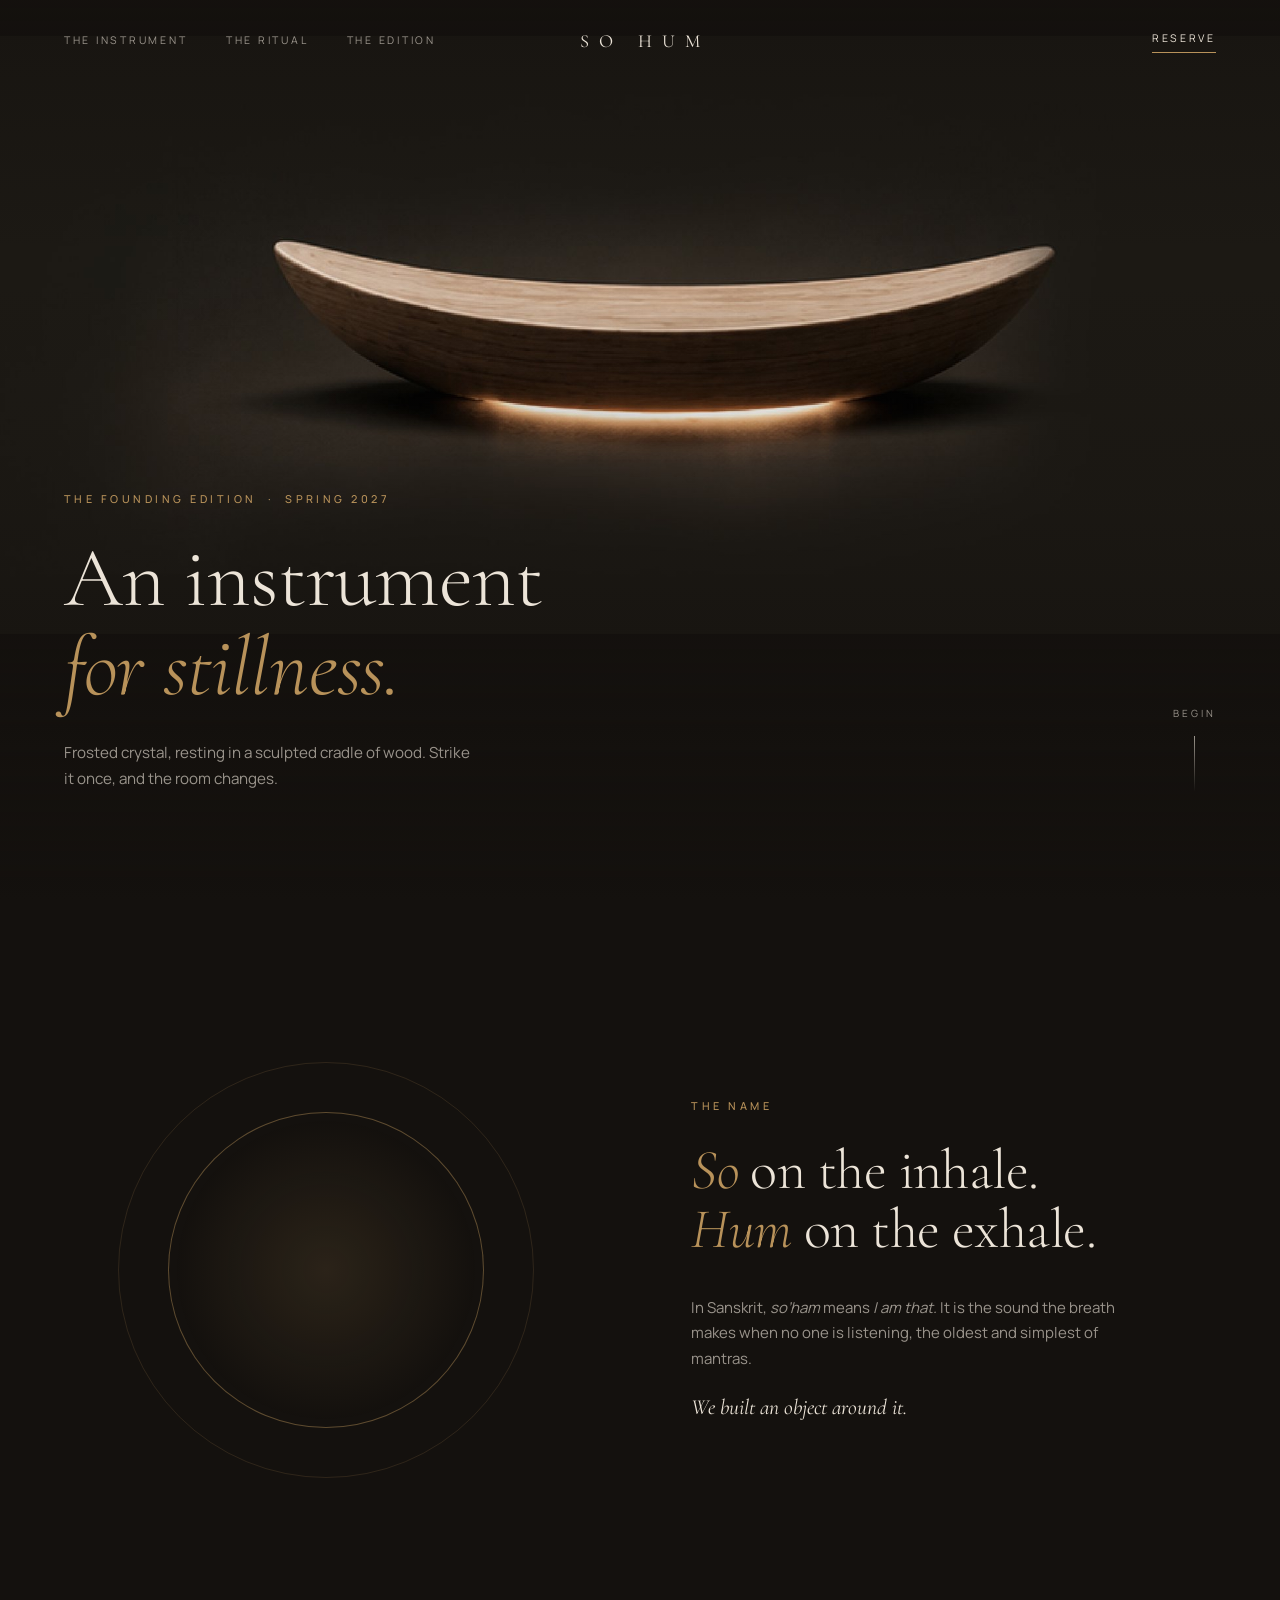
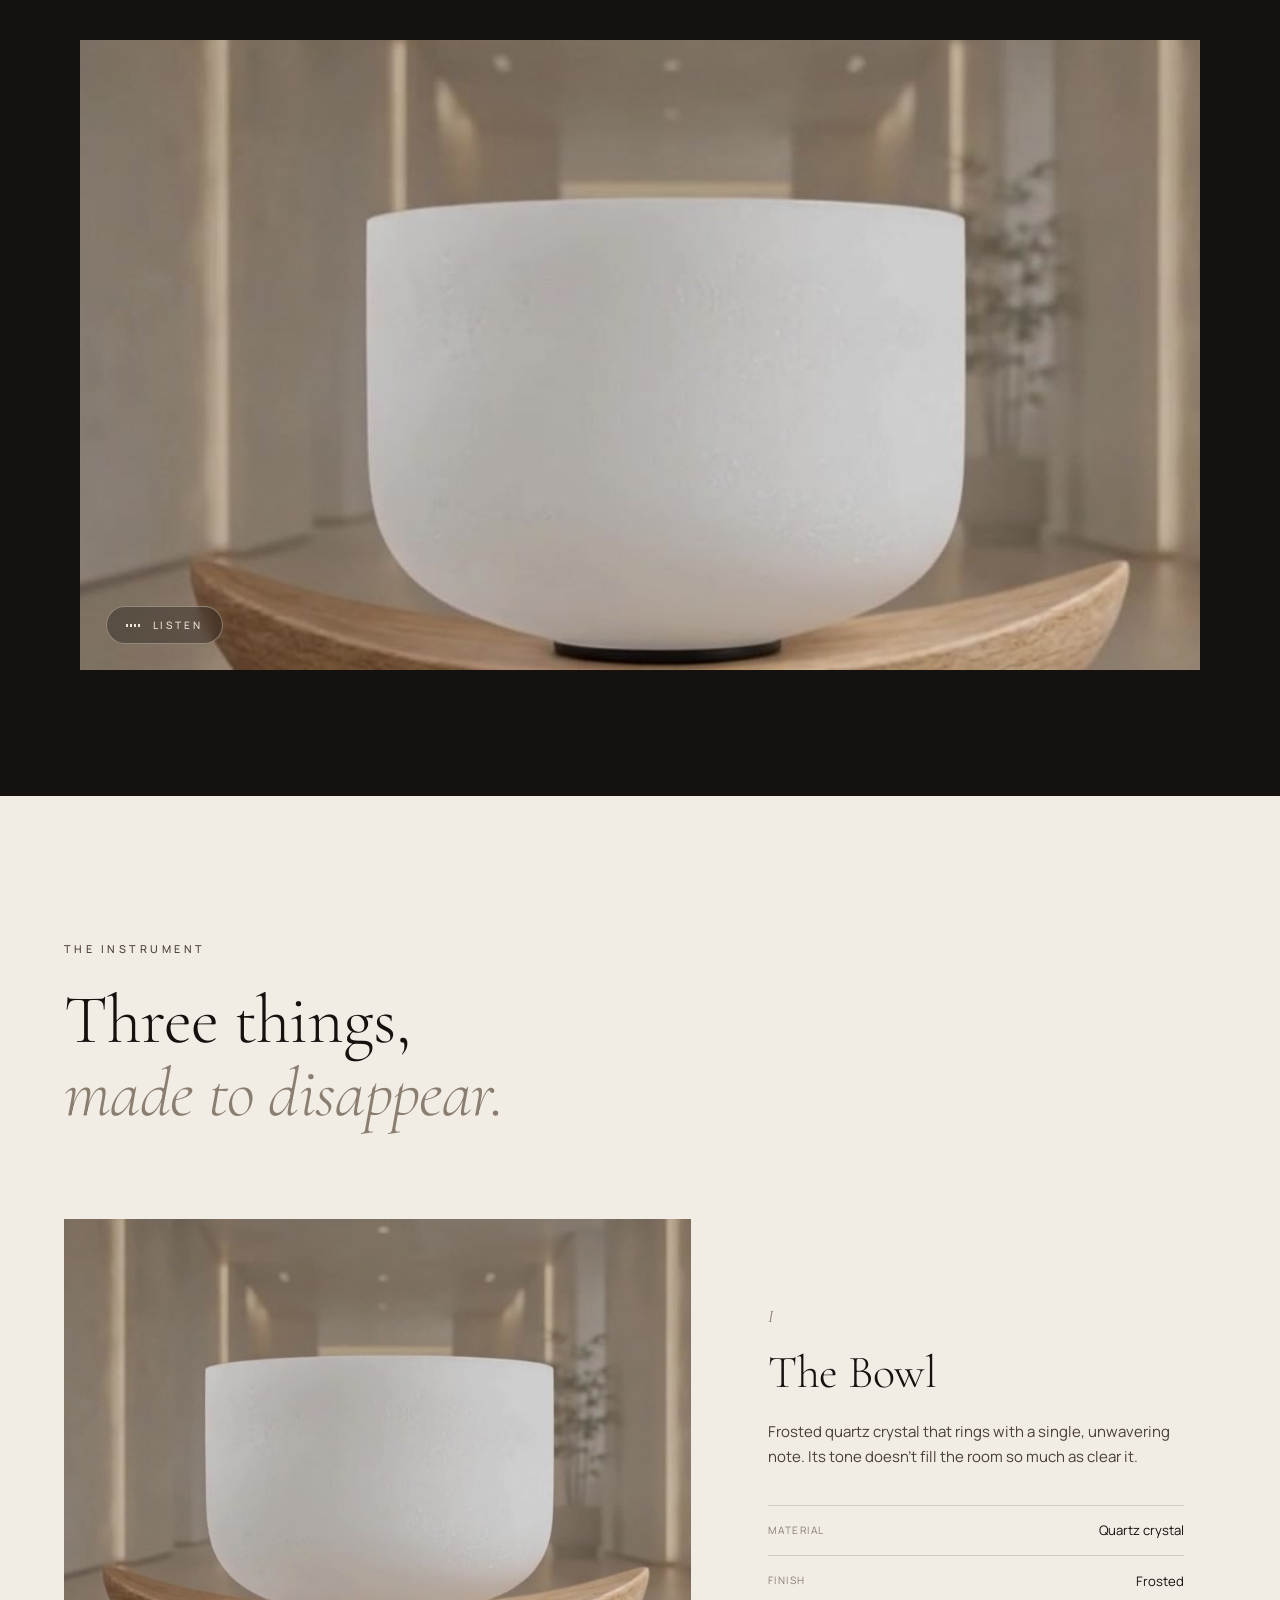
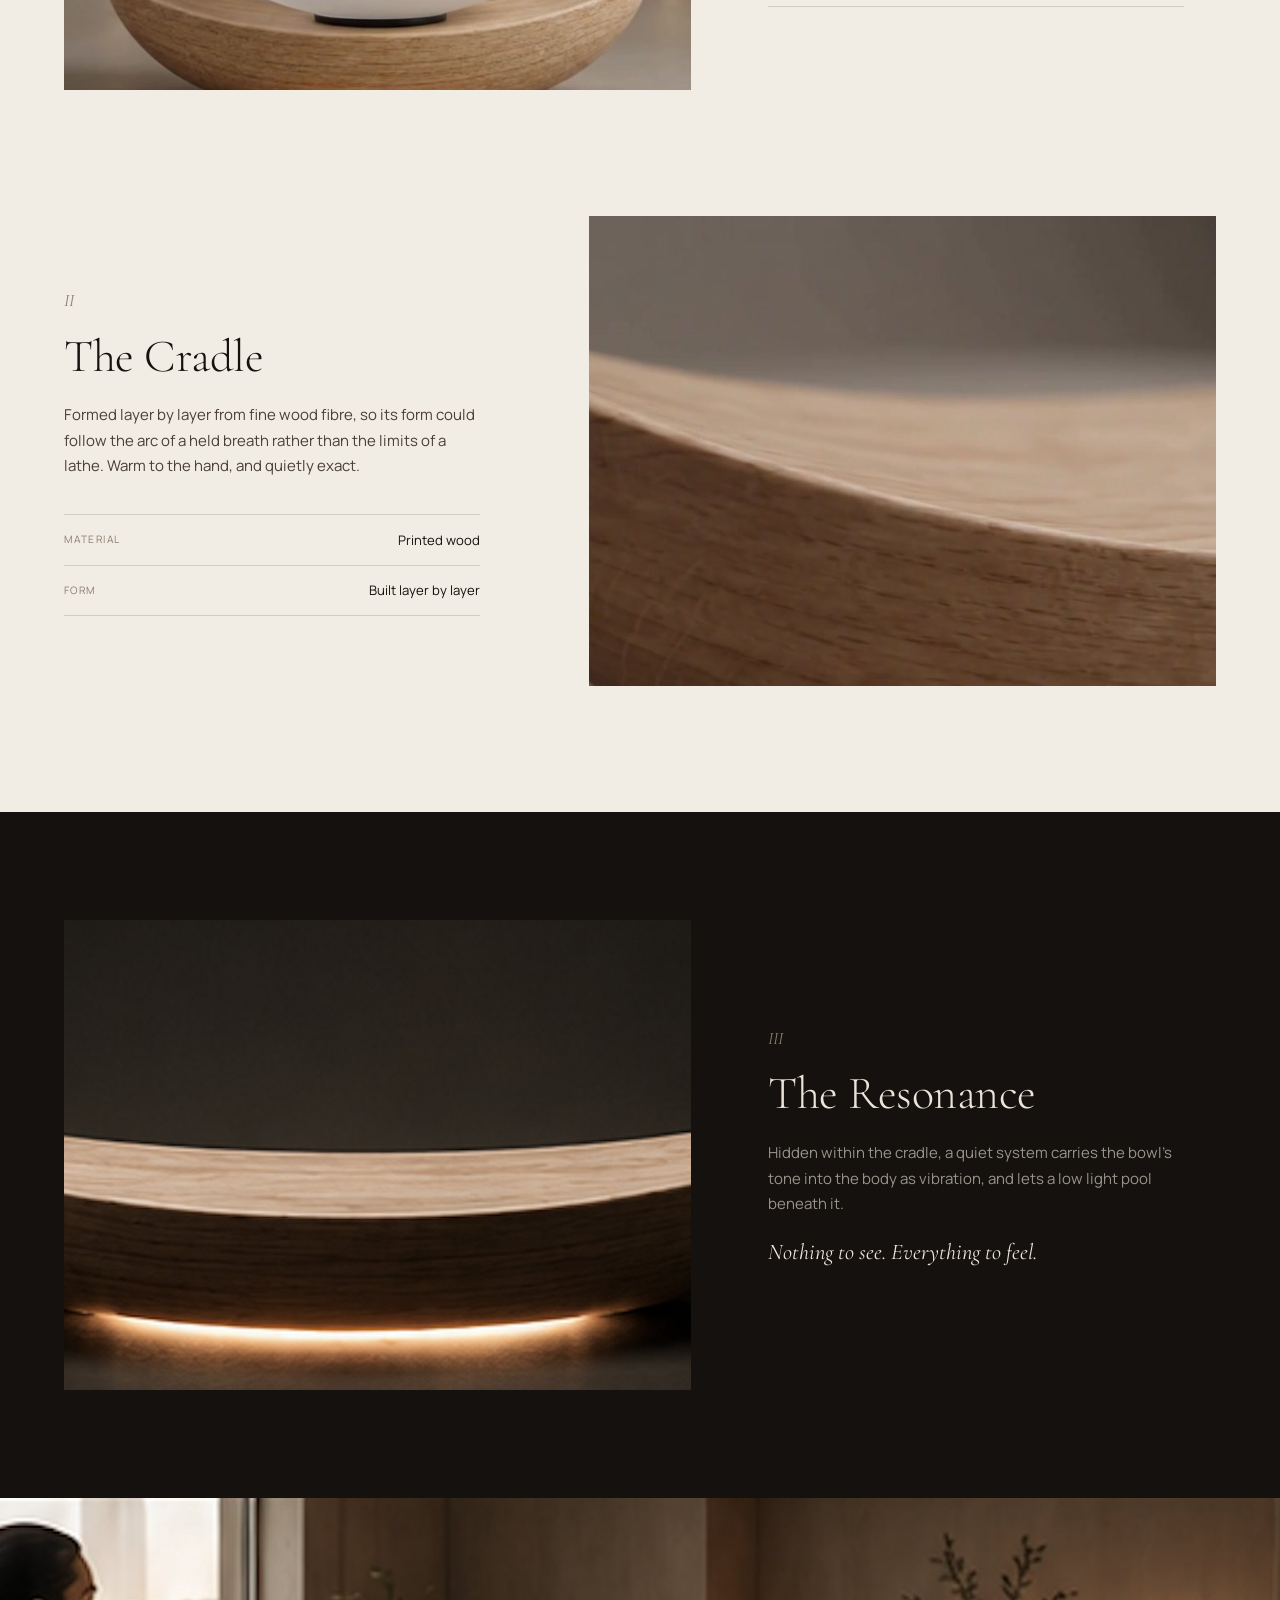
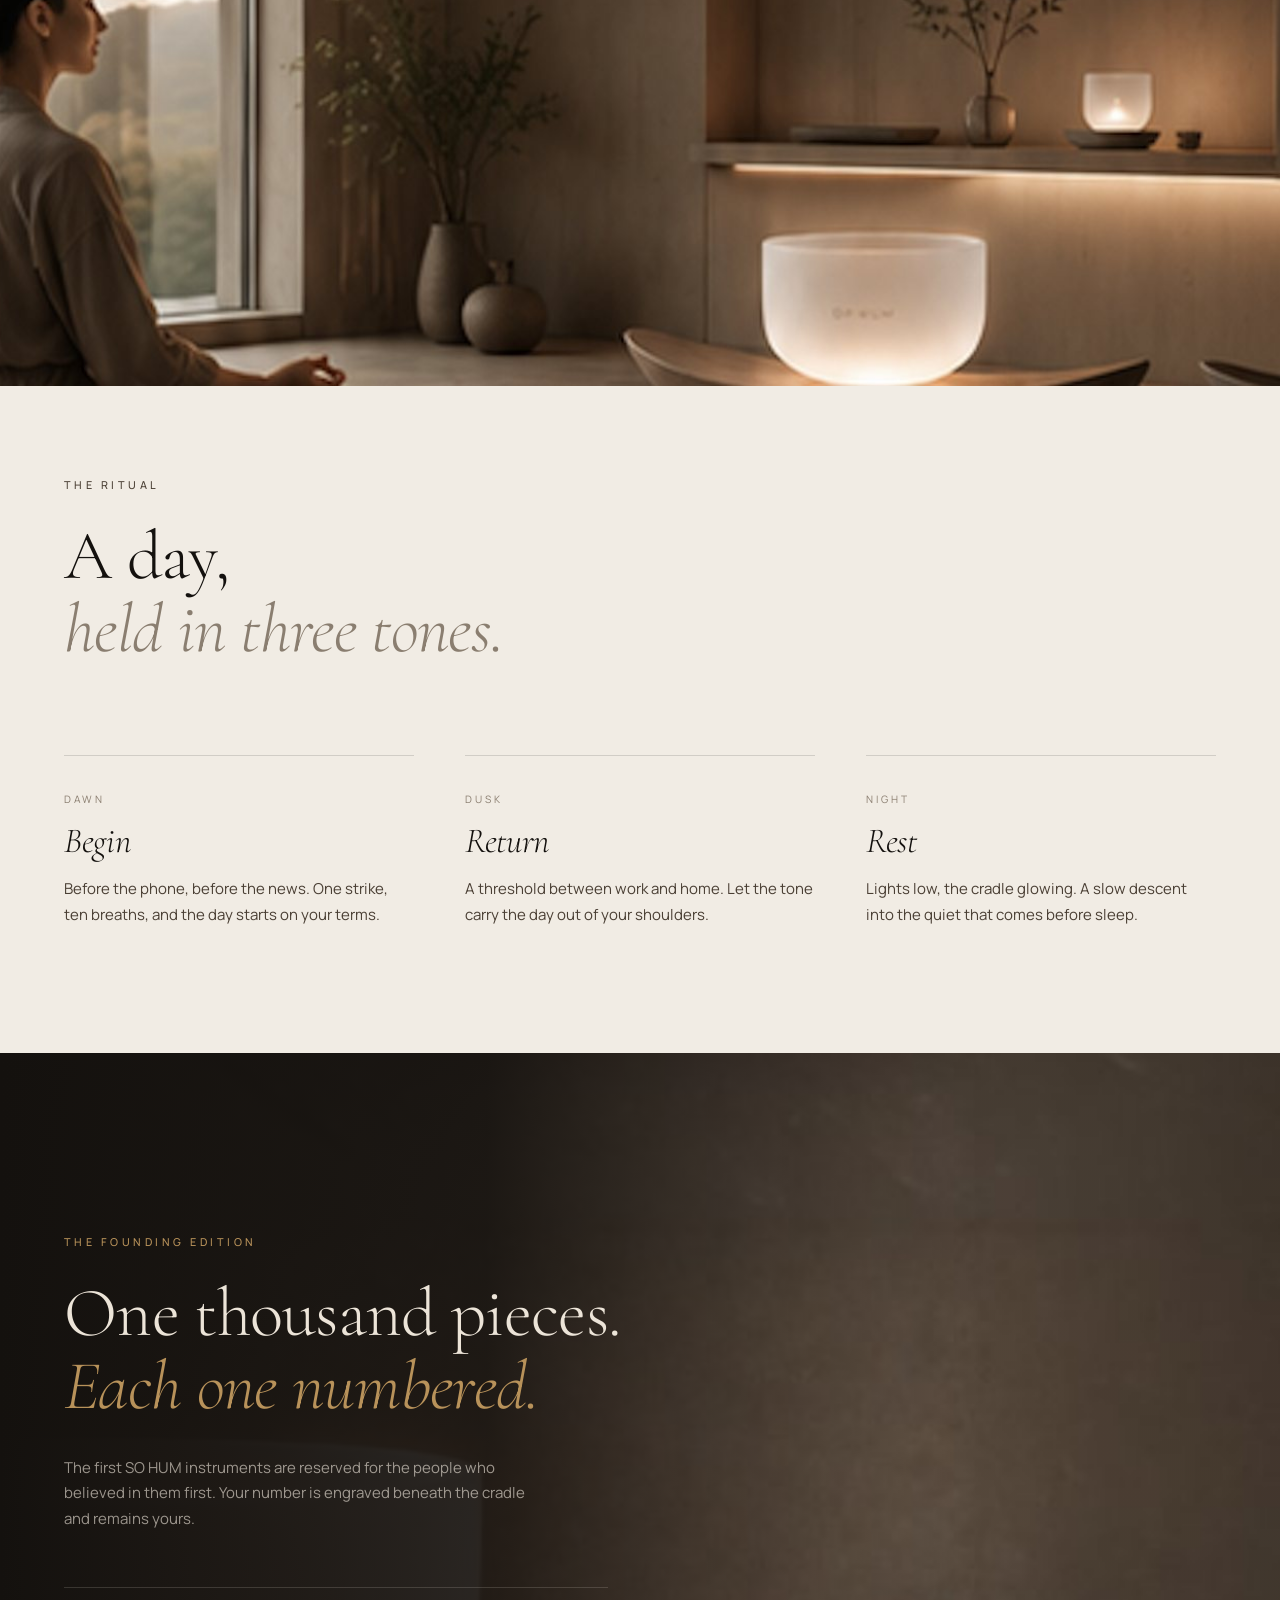
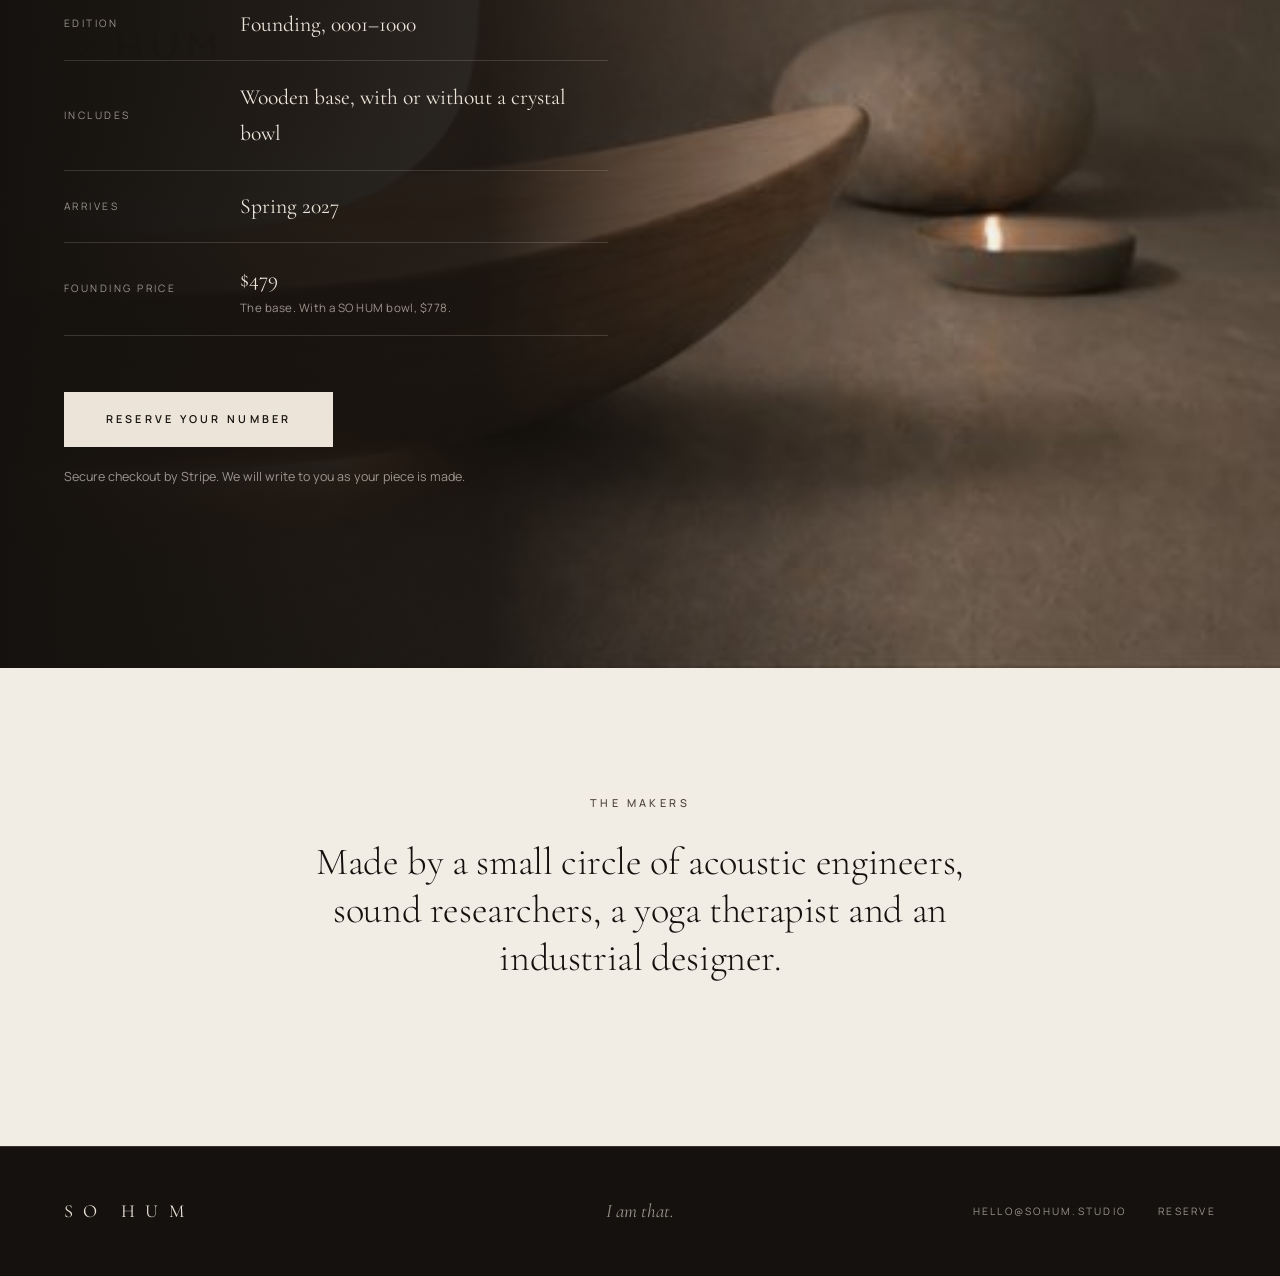
==== commit 47fc2df3: "Remove the founder's name and note Drops the founder quote from the homepage and the founder's note " ====
--- a/index.html
+++ b/index.html
@@ -168,17 +168,6 @@
         </ol>
       </section>
 
-      <!-- VI. A word from the maker -->
-      <section class="letter reveal" aria-label="A note from the founder">
-        <blockquote>
-          <p>
-            “We didn’t set out to make another device. We set out to make the quietest object
-            in your home, and the one you’d reach for first.”
-          </p>
-          <footer>Hari Gadiraju <span>Founder, SO HUM</span></footer>
-        </blockquote>
-      </section>
-
       <!-- VII. The edition -->
       <section class="edition" id="edition" aria-labelledby="edition-title">
         <div class="edition-media" aria-hidden="true"></div>
--- a/home.css
+++ b/home.css
@@ -918,7 +918,7 @@
   }
 }
 
-/* Inner-page hero, used by the founding member page */
+/* Makers page */
 
 .hero--page {
   min-height: 78svh;
@@ -930,9 +930,92 @@
   max-width: 34rem;
 }
 
+.roster {
+  background: var(--bone);
+  color: var(--ink);
+  padding: clamp(5rem, 12vh, 8rem) var(--gutter);
+}
+
+.roster ul {
+  list-style: none;
+  margin: 0 auto;
+  padding: 0;
+  max-width: 1320px;
+  border-top: 1px solid var(--hairline);
+}
+
+.roster li {
+  display: grid;
+  grid-template-columns: 5fr 3fr 4fr;
+  align-items: baseline;
+  gap: clamp(1rem, 3vw, 3rem);
+  padding: clamp(1.8rem, 4vh, 2.6rem) 0;
+  border-bottom: 1px solid var(--hairline);
+}
+
+.roster h2 {
+  font-size: clamp(2rem, 3.6vw, 3.2rem);
+}
+
+.roster-role {
+  margin: 0;
+  font-size: 0.66rem;
+  letter-spacing: 0.26em;
+  text-transform: uppercase;
+  color: var(--umber);
+}
+
+.roster-note {
+  margin: 0;
+  color: var(--umber);
+  max-width: 26rem;
+}
+
+.invite {
+  display: grid;
+  grid-template-columns: 7fr 5fr;
+  align-items: center;
+  gap: clamp(2.5rem, 6vw, 6rem);
+  max-width: calc(1320px + var(--gutter) * 2);
+  margin: 0 auto;
+  padding: clamp(6rem, 14vh, 10rem) var(--gutter);
+}
+
+.invite-media {
+  margin: 0;
+  overflow: hidden;
+  aspect-ratio: 4 / 3;
+  background: var(--night);
+}
+
+.invite-media img {
+  width: 100%;
+  height: 100%;
+  object-fit: cover;
+}
+
+.invite h2 {
+  font-size: clamp(2.4rem, 4.4vw, 3.8rem);
+  margin-bottom: 1.6rem;
+}
+
+.invite-copy p:not(.kicker) {
+  color: var(--on-dark-soft);
+  margin: 0 0 2.4rem;
+}
+
 @media (max-width: 860px) {
   .hero--page {
     min-height: 70svh;
+  }
+
+  .roster li,
+  .invite {
+    grid-template-columns: 1fr;
+  }
+
+  .roster li {
+    gap: 0.6rem;
   }
 }
 
@@ -1150,6 +1233,11 @@
   background: var(--bone);
   color: var(--ink);
   padding: clamp(6rem, 14vh, 9rem) var(--gutter);
+}
+
+/* Follows the certificate on the same background, so one gap is enough. */
+.certificate-wrap + .helped {
+  padding-top: 0;
 }
 
 .helped .kicker {
@@ -1541,3 +1629,157 @@
     width: min(80%, 22rem);
   }
 }
+
+/* Reserve chooser */
+
+.chooser {
+  width: min(100% - 2rem, 36rem);
+  max-height: calc(100svh - 2rem);
+  padding: 0;
+  border: 1px solid var(--hairline-dark);
+  background: var(--night);
+  color: var(--on-dark);
+  overflow: auto;
+}
+
+.chooser::backdrop {
+  background: rgba(20, 17, 14, 0.72);
+  backdrop-filter: blur(6px);
+  -webkit-backdrop-filter: blur(6px);
+}
+
+.chooser[open] {
+  animation: chooser-in 0.6s var(--ease);
+}
+
+@keyframes chooser-in {
+  from {
+    opacity: 0;
+    transform: translateY(12px);
+  }
+}
+
+.chooser-inner {
+  position: relative;
+  padding: clamp(2rem, 6vw, 3.2rem);
+}
+
+.chooser-close {
+  position: absolute;
+  top: 1rem;
+  right: 1.2rem;
+  border: 0;
+  background: none;
+  color: var(--on-dark-soft);
+  font: 300 2rem/1 var(--serif);
+  cursor: pointer;
+}
+
+.chooser-close:hover,
+.chooser-close:focus-visible {
+  color: var(--on-dark);
+}
+
+.chooser h2 {
+  font-size: clamp(2.2rem, 6vw, 3rem);
+  margin-bottom: 2rem;
+}
+
+.chooser-options {
+  margin: 0 0 1.6rem;
+  padding: 0;
+  border: 0;
+  display: grid;
+  gap: 0.8rem;
+}
+
+.chooser-option {
+  display: grid;
+  grid-template-columns: auto 1fr auto;
+  align-items: start;
+  gap: 1rem;
+  padding: 1.3rem 1.2rem;
+  border: 1px solid var(--hairline-dark);
+  cursor: pointer;
+  transition: border-color 0.3s var(--ease), background 0.3s var(--ease);
+}
+
+.chooser-option:hover {
+  border-color: rgba(236, 228, 216, 0.35);
+}
+
+.chooser-option:has(input:checked) {
+  border-color: var(--brass);
+  background: rgba(184, 146, 90, 0.08);
+}
+
+.chooser-option:has(input:disabled) {
+  cursor: default;
+  opacity: 0.55;
+}
+
+.chooser-option:has(input:focus-visible) {
+  outline: 1px solid var(--brass);
+  outline-offset: 3px;
+}
+
+.chooser-option input {
+  appearance: none;
+  width: 1rem;
+  height: 1rem;
+  margin: 0.45rem 0 0;
+  border: 1px solid var(--on-dark-soft);
+  border-radius: 50%;
+}
+
+.chooser-option input:checked {
+  border-color: var(--brass);
+  background: radial-gradient(circle, var(--brass) 0 45%, transparent 50%);
+}
+
+.chooser-option-body {
+  display: grid;
+  gap: 0.35rem;
+  min-width: 0;
+}
+
+.chooser-option-name {
+  font-family: var(--serif);
+  font-size: 1.5rem;
+  line-height: 1.2;
+}
+
+.chooser-option-note {
+  font-size: 0.85rem;
+  color: var(--on-dark-soft);
+}
+
+.chooser-option-soon {
+  font-size: 0.62rem;
+  letter-spacing: 0.24em;
+  text-transform: uppercase;
+  color: var(--brass);
+}
+
+.chooser-option-price {
+  font-family: var(--serif);
+  font-size: 1.5rem;
+  line-height: 1.2;
+  font-variant-numeric: lining-nums;
+}
+
+.chooser-note {
+  margin: 0 0 1.8rem;
+  font-size: 0.8rem;
+  color: var(--on-dark-soft);
+}
+
+.chooser-continue {
+  width: 100%;
+  text-align: center;
+}
+
+.chooser-continue:disabled {
+  opacity: 0.5;
+  cursor: default;
+}
